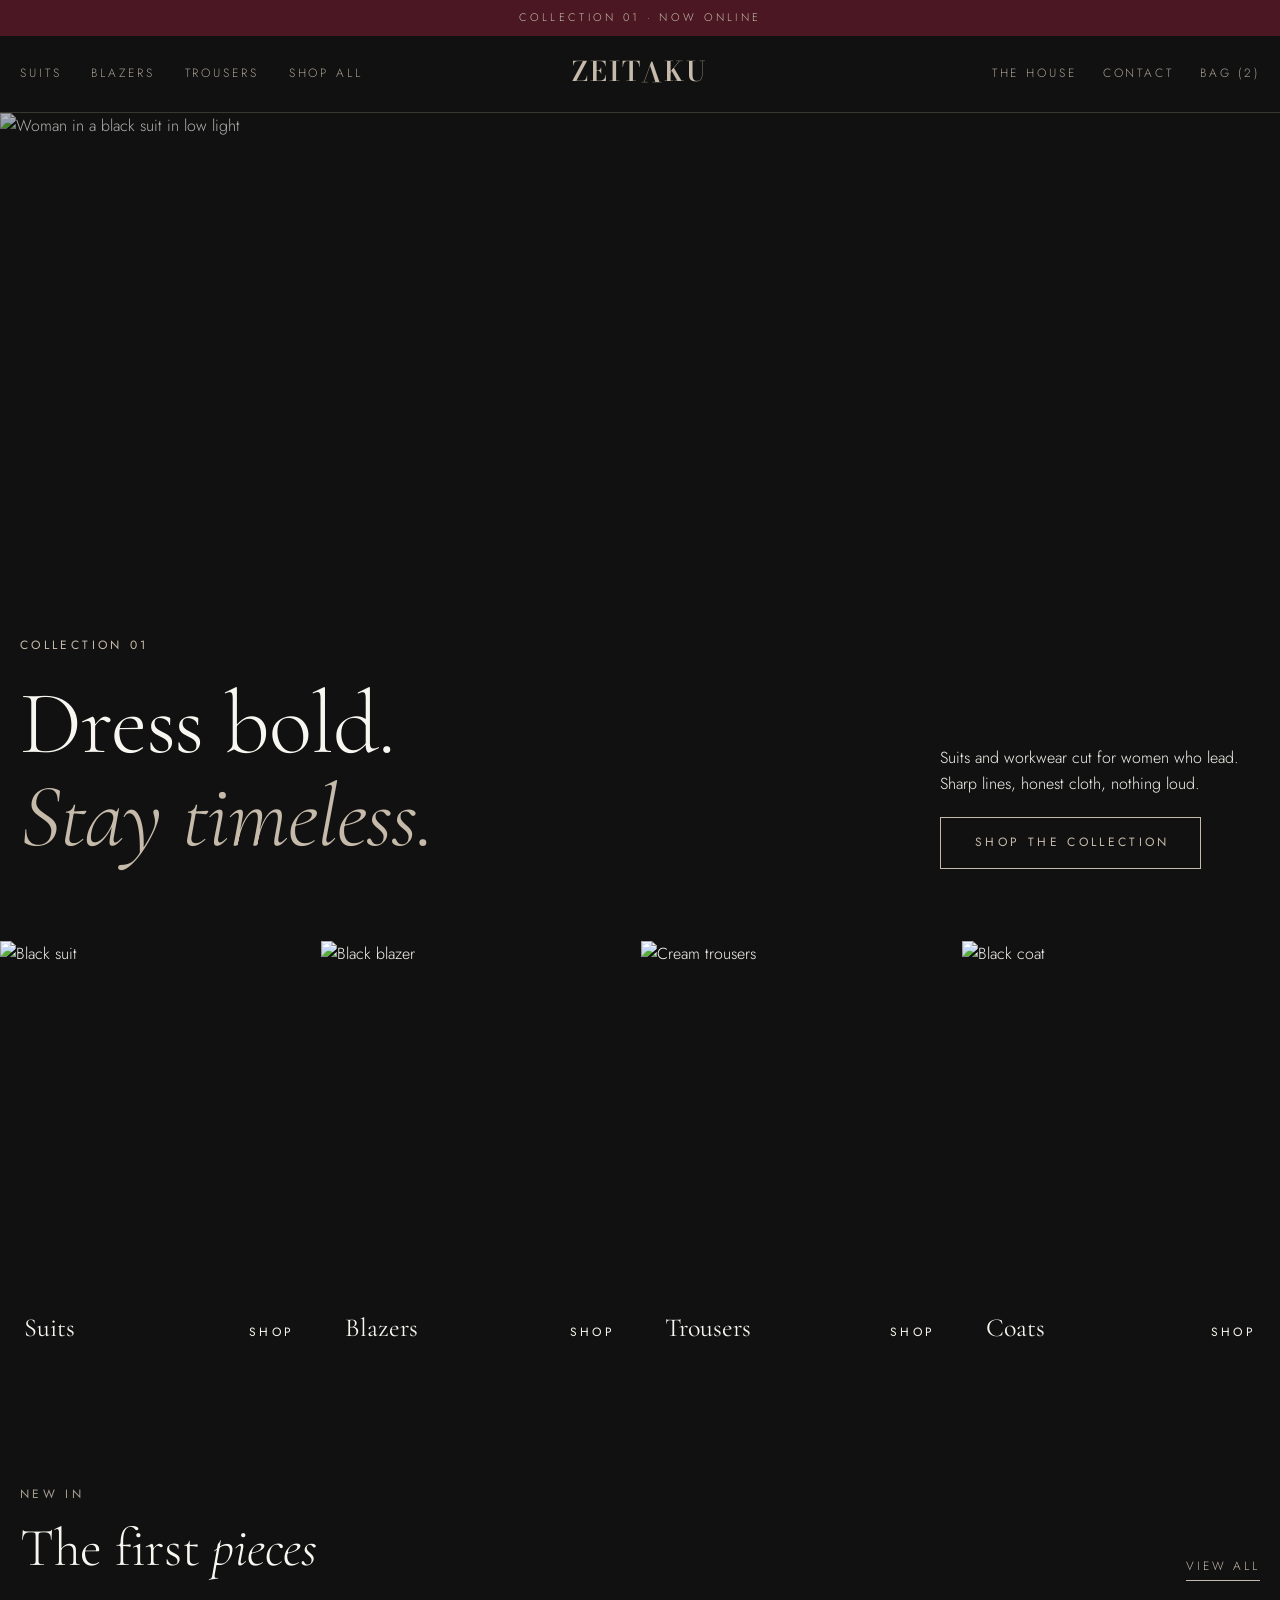
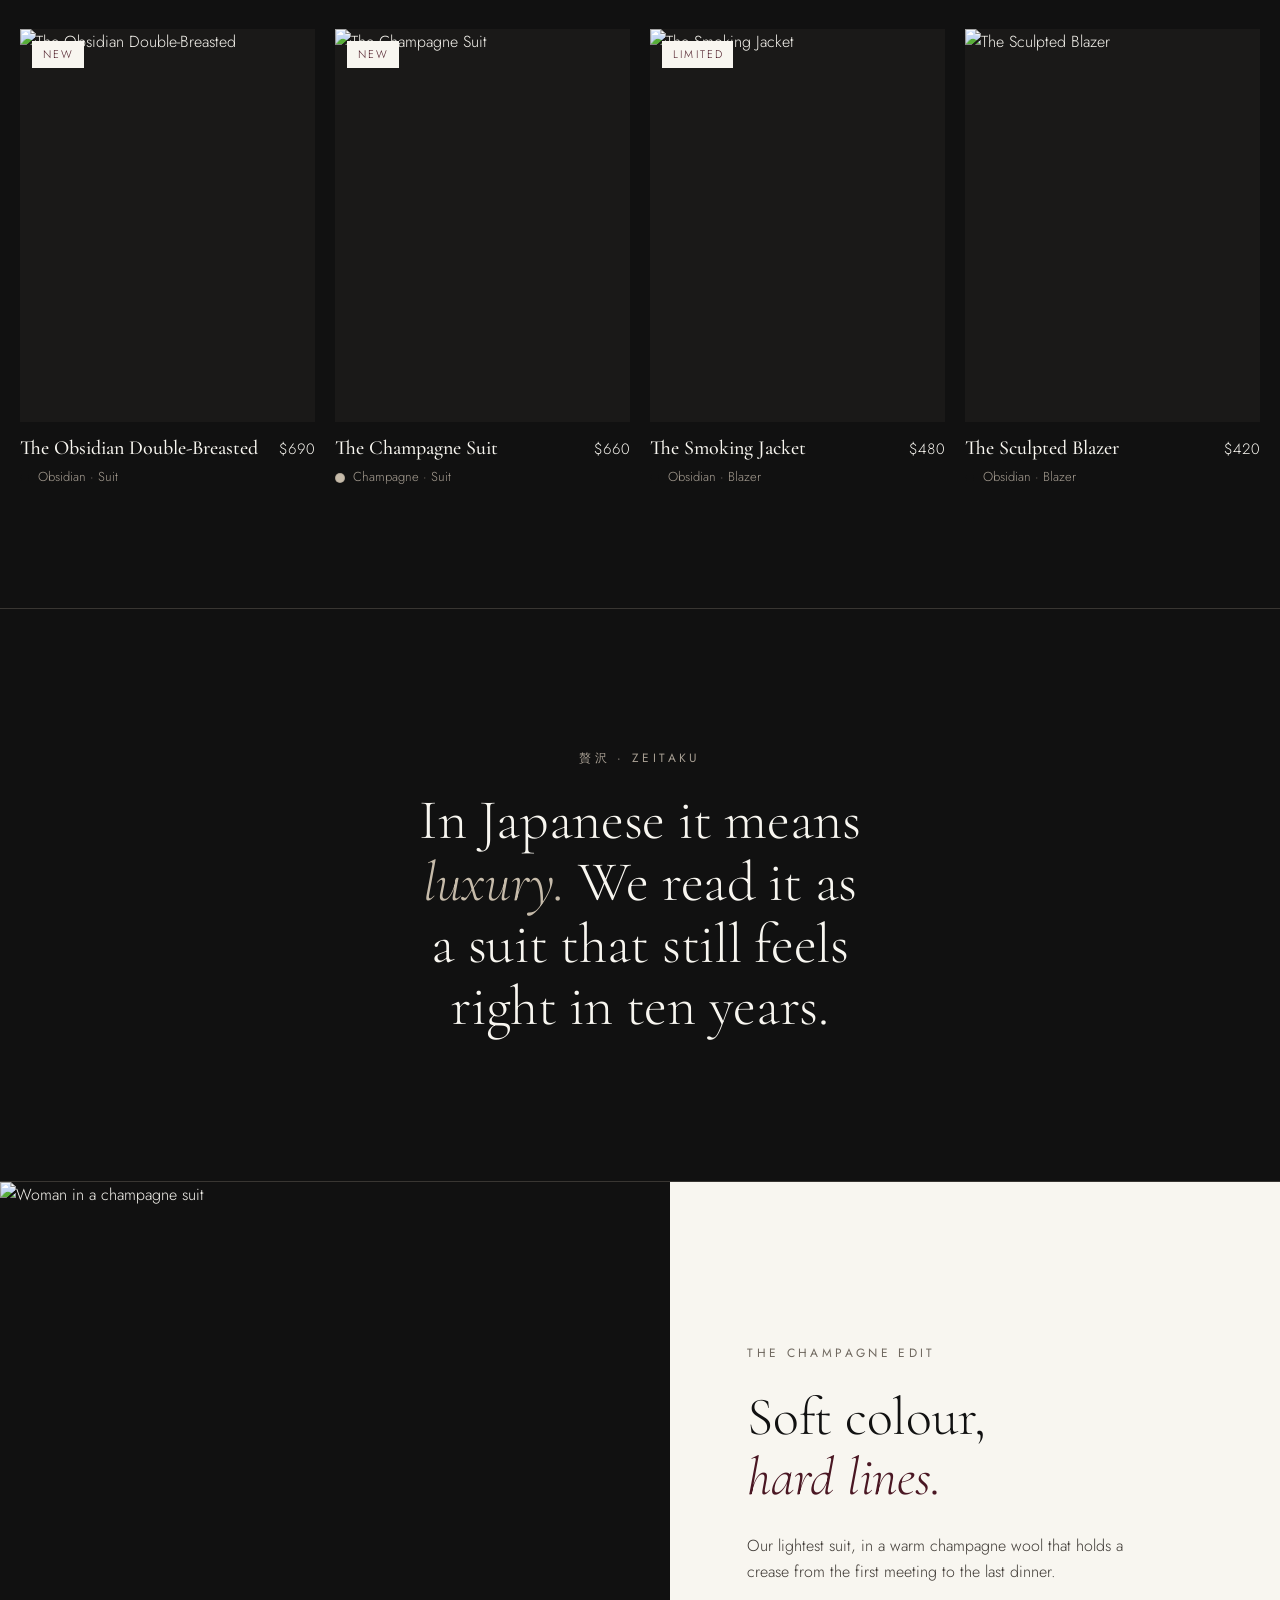
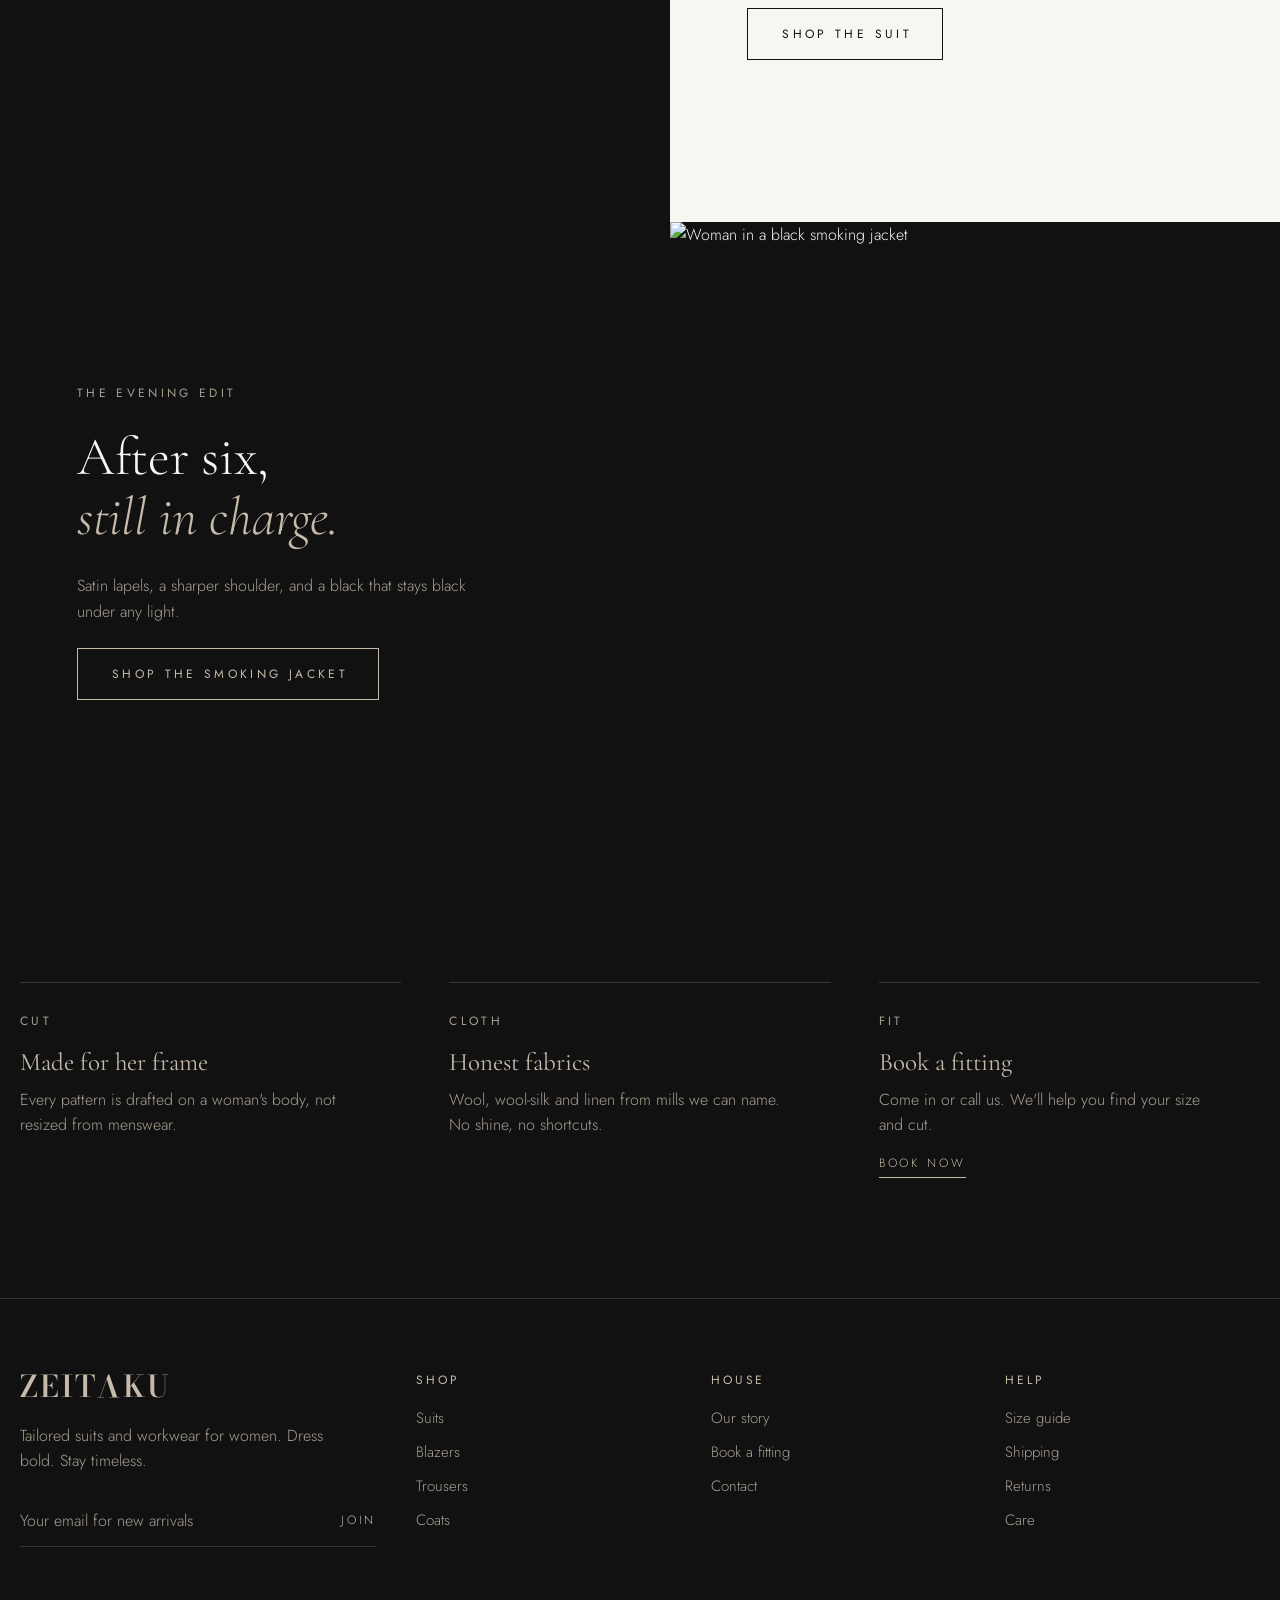
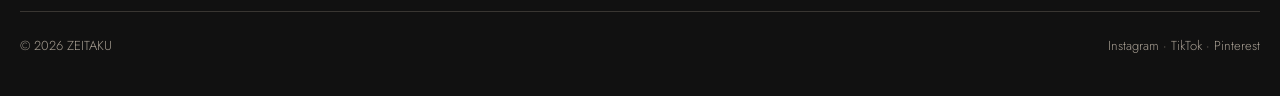
==== index.html @ 273c83df "ZEITAKU storefront design (static prototype) Home, shop, product, bag, checkout, about and contact p" ====
<!doctype html>
<html lang="en">
<head>
<meta charset="utf-8">
<meta name="viewport" content="width=device-width, initial-scale=1, viewport-fit=cover">
<title>ZEITAKU · Tailoring for women</title>
<link rel="preconnect" href="https://fonts.googleapis.com"><link rel="preconnect" href="https://fonts.gstatic.com" crossorigin>
<link rel="stylesheet" href="https://fonts.googleapis.com/css2?family=Bodoni+Moda:ital,opsz,wght@0,6..96,400..700;1,6..96,400..700&family=Cormorant+Garamond:ital,wght@0,300;0,400;0,500;1,300;1,400&family=Jost:wght@300;400;500&display=swap">
<link rel="stylesheet" href="assets/styles.css">
</head>
<body class="dark" data-view="home" data-page="home">

<section class="hero">
  <img src="https://images.unsplash.com/photo-1677246791501-85875b1ab187?w=2000&q=80&auto=format&fit=crop" alt="Woman in a black suit in low light">
  <div class="wrap">
    <div>
      <div class="caps eyebrow">Collection 01</div>
      <h1 class="h1">Dress bold.<br><em>Stay timeless.</em></h1>
    </div>
    <div class="side">
      <p style="margin:0">Suits and workwear cut for women who lead. Sharp lines, honest cloth, nothing loud.</p>
      <a class="btn light" href="shop.html">Shop the collection</a>
    </div>
  </div>
</section>

<section class="cats" aria-label="Shop by category">
  <a class="cat" href="shop.html?cat=suits"><img src="https://images.unsplash.com/photo-1614786269829-d24616faf56d?w=900&q=80&auto=format&fit=crop" alt="Black suit"><span class="lbl"><span class="h3">Suits</span><span class="caps">Shop</span></span></a>
  <a class="cat" href="shop.html?cat=blazers"><img src="https://images.unsplash.com/photo-1616065297556-f05bc00c9a3e?w=900&q=80&auto=format&fit=crop" alt="Black blazer"><span class="lbl"><span class="h3">Blazers</span><span class="caps">Shop</span></span></a>
  <a class="cat" href="shop.html?cat=trousers"><img src="https://images.unsplash.com/photo-1773859095499-ce1b6d3be9f3?w=900&q=80&auto=format&fit=crop" alt="Cream trousers"><span class="lbl"><span class="h3">Trousers</span><span class="caps">Shop</span></span></a>
  <a class="cat" href="shop.html?cat=coats"><img src="https://images.unsplash.com/photo-1596451984032-aee3a42eb723?w=900&q=80&auto=format&fit=crop" alt="Black coat"><span class="lbl"><span class="h3">Coats</span><span class="caps">Shop</span></span></a>
</section>

<section class="section">
  <div class="wrap">
    <div class="section-head">
      <div><div class="caps" style="margin-bottom:14px">New in</div><h2 class="h2">The first <em>pieces</em></h2></div>
      <a class="link" href="shop.html" style="color:var(--champagne)">View all</a>
    </div>
    <div class="grid" id="new-in"></div>
  </div>
</section>

<section class="statement">
  <div class="wrap">
    <div class="caps">贅沢 · Zeitaku</div>
    <p class="h2">In Japanese it means <em>luxury.</em> We read it as a suit that still feels right in ten years.</p>
  </div>
</section>

<section class="split ivory">
  <div class="media"><img src="https://images.unsplash.com/photo-1779406167603-d0afe0a4cdd7?w=1600&q=80&auto=format&fit=crop" alt="Woman in a champagne suit"></div>
  <div class="copy">
    <span class="caps" style="color:var(--muted)">The champagne edit</span>
    <h2 class="h2">Soft colour,<br><em>hard lines.</em></h2>
    <p style="margin:0;max-width:44ch;color:#3d3833">Our lightest suit, in a warm champagne wool that holds a crease from the first meeting to the last dinner.</p>
    <a class="btn ghost" href="product.html?id=champagne-suit" style="align-self:flex-start">Shop the suit</a>
  </div>
</section>

<section class="split">
  <div class="copy" style="order:0">
    <span class="caps" style="color:var(--taupe)">The evening edit</span>
    <h2 class="h2" style="color:var(--ivory)">After six,<br><em style="color:var(--champagne)">still in charge.</em></h2>
    <p style="margin:0;max-width:44ch;color:var(--taupe)">Satin lapels, a sharper shoulder, and a black that stays black under any light.</p>
    <a class="btn light" href="product.html?id=smoking-jacket" style="align-self:flex-start">Shop the smoking jacket</a>
  </div>
  <div class="media"><img src="https://images.unsplash.com/photo-1693746943950-fbad52308296?w=1600&q=80&auto=format&fit=crop" alt="Woman in a black smoking jacket"></div>
</section>

<section class="section">
  <div class="wrap pillars">
    <div class="pillar"><span class="caps" style="color:var(--taupe)">Cut</span><h3 class="h3">Made for her frame</h3><p>Every pattern is drafted on a woman's body, not resized from menswear.</p></div>
    <div class="pillar"><span class="caps" style="color:var(--taupe)">Cloth</span><h3 class="h3">Honest fabrics</h3><p>Wool, wool-silk and linen from mills we can name. No shine, no shortcuts.</p></div>
    <div class="pillar"><span class="caps" style="color:var(--taupe)">Fit</span><h3 class="h3">Book a fitting</h3><p>Come in or call us. We'll help you find your size and cut.</p><a class="link" href="contact.html" style="display:inline-block;margin-top:16px;color:var(--champagne)">Book now</a></div>
  </div>
</section>

<script src="assets/app.js"></script>
</body>
</html>
---- assets/styles.css ----
/* ZEITAKU storefront — design only.
   Concept: "black outside, ivory inside". Header, home and footer are obsidian;
   shop, product, bag and checkout open onto ivory. */
:root{
  --obsidian:#111111; --ink:#1a1918; --ivory:#F8F6F0; --paper:#F1EEE6;
  --burgundy:#4A1723; --champagne:#C6BBAA; --taupe:#A89F93; --muted:#6f685f;
  --line-d:rgba(198,187,170,.22); --line-l:rgba(17,17,17,.12);
  --display:'Bodoni Moda','Didot','Bodoni 72',Georgia,serif;
  --head:'Cormorant Garamond','Cormorant',Garamond,Georgia,serif;
  --sans:'Jost','Futura','Helvetica Neue',Arial,sans-serif;
  --track:.07em;
  --gutter:max(20px, env(safe-area-inset-left,0px));
  --gutter-r:max(20px, env(safe-area-inset-right,0px));
  color-scheme:light;
}
*{box-sizing:border-box}
html{-webkit-text-size-adjust:100%;scroll-behavior:smooth}
body{margin:0;font-family:var(--sans);font-weight:300;font-size:16px;line-height:1.6;background:var(--ivory);color:var(--obsidian)}
body.dark{background:var(--obsidian);color:var(--ivory)}
img{max-width:100%;display:block}
a{color:inherit;text-decoration:none}
button{font:inherit;color:inherit;background:none;border:0;cursor:pointer;padding:0}
:focus-visible{outline:1px solid var(--champagne);outline-offset:3px}
.wrap{max-width:1360px;margin:0 auto;padding-left:var(--gutter);padding-right:var(--gutter-r)}

/* type */
.wm{font-family:var(--display);font-weight:600;font-variation-settings:'opsz' 18;letter-spacing:var(--track);line-height:1;white-space:nowrap;display:inline-block}
.wm .a{display:inline-block;transform:rotate(180deg);letter-spacing:0;margin-right:var(--track)}
.caps{font-family:var(--sans);font-weight:400;text-transform:uppercase;letter-spacing:.28em;font-size:12px}
.it{font-family:var(--head);font-style:italic;font-weight:300}
.h1{font-family:var(--head);font-weight:300;font-size:clamp(48px,7vw,104px);line-height:1.04;letter-spacing:-.01em;margin:0;padding-bottom:.06em;text-wrap:balance}
.h2{font-family:var(--head);font-weight:300;font-size:clamp(34px,4.2vw,56px);line-height:1.1;letter-spacing:-.005em;margin:0;padding-bottom:.06em;text-wrap:balance}
.h3{font-family:var(--head);font-weight:400;font-size:25px;line-height:1.2;margin:0}
.h1 em,.h2 em{font-style:italic;font-weight:300}
.muted{color:var(--muted)}
body.dark .muted{color:var(--taupe)}

/* buttons */
.btn{display:inline-flex;align-items:center;justify-content:center;gap:12px;height:52px;padding:0 30px 0 34px;font-size:12px;font-weight:400;letter-spacing:.28em;text-transform:uppercase;border:1px solid currentColor;transition:background .25s,color .25s}
.btn.solid{background:var(--obsidian);color:var(--ivory);border-color:var(--obsidian)}
.btn.solid:hover{background:var(--burgundy);border-color:var(--burgundy)}
.btn.light{color:var(--champagne)}
.btn.light:hover{background:var(--champagne);color:var(--obsidian)}
.btn.ghost:hover{background:var(--obsidian);color:var(--ivory)}
.btn.block{width:100%}
.link{font-size:12px;letter-spacing:.24em;text-transform:uppercase;border-bottom:1px solid currentColor;padding-bottom:4px}

/* announcement + header */
.announce{background:var(--burgundy);color:var(--champagne);text-align:center;font-size:11px;letter-spacing:.3em;text-transform:uppercase;padding:9px 16px}
.header{position:sticky;top:env(safe-area-inset-top,0px);z-index:40;background:var(--obsidian);color:var(--champagne);border-bottom:1px solid var(--line-d)}
body::before{content:"";position:fixed;inset:0 0 auto;height:env(safe-area-inset-top,0px);z-index:41;background:var(--obsidian)}
.header .wrap{display:grid;grid-template-columns:1fr auto 1fr;align-items:center;height:76px}
.header .brand .wm{font-size:27px}
.nav{display:flex;gap:30px;font-size:12px;letter-spacing:.24em;text-transform:uppercase}
.nav a{color:var(--taupe);transition:color .2s;padding:6px 0}
.nav a:hover,.nav a[aria-current="page"]{color:var(--champagne)}
.tools{display:flex;justify-content:flex-end;gap:26px;font-size:12px;letter-spacing:.24em;text-transform:uppercase;color:var(--taupe)}
.tools a:hover{color:var(--champagne)}
.menu-btn{display:none;width:26px;height:18px;position:relative}
.menu-btn span,.menu-btn::before,.menu-btn::after{content:"";position:absolute;left:0;right:0;height:1px;background:var(--champagne)}
.menu-btn::before{top:0}.menu-btn span{top:8.5px}.menu-btn::after{bottom:0}
.drawer{display:none}

/* footer */
.footer{background:var(--obsidian);color:var(--taupe);border-top:1px solid var(--line-d);padding-block:72px 40px}
.footer .top{display:grid;grid-template-columns:1.4fr repeat(3,1fr);gap:40px}
.footer .wm{font-size:30px;color:var(--champagne)}
.footer h4{margin:0 0 16px;font-weight:400;font-size:12px;letter-spacing:.24em;text-transform:uppercase;color:var(--champagne)}
.footer ul{list-style:none;margin:0;padding:0;display:grid;gap:10px;font-size:15px}
.footer a:hover{color:var(--ivory)}
.news{display:flex;margin-top:22px;border-bottom:1px solid var(--line-d);max-width:360px}
.news input{flex:1;min-width:0;background:none;border:0;color:var(--ivory);font:inherit;padding:12px 0;outline:none}
.news input::placeholder{color:var(--taupe)}
.news button{font-size:12px;letter-spacing:.24em;text-transform:uppercase;color:var(--champagne)}
.footer .bottom{display:flex;justify-content:space-between;gap:16px;flex-wrap:wrap;margin-top:64px;padding-top:24px;border-top:1px solid var(--line-d);font-size:13px}

/* ---------- HOME ---------- */
.hero{position:relative;min-height:min(92vh,900px);display:grid;align-items:end;background:var(--obsidian);overflow:hidden}
.hero img{position:absolute;inset:0;width:100%;height:100%;object-fit:cover;object-position:50% 30%;opacity:.82}
.hero::after{content:"";position:absolute;inset:0;background:linear-gradient(180deg,rgba(17,17,17,.15) 0%,rgba(17,17,17,0) 40%,rgba(17,17,17,.75) 100%)}
.hero .wrap{position:relative;z-index:1;width:100%;padding-block:0 72px;display:flex;justify-content:space-between;align-items:flex-end;gap:32px;flex-wrap:wrap}
.hero .h1{color:var(--ivory)}
.hero .h1 em{color:var(--champagne)}
.hero .eyebrow{color:var(--champagne);margin-bottom:22px}
.hero .side{display:flex;flex-direction:column;align-items:flex-start;gap:20px;max-width:320px;color:var(--ivory)}

.cats{display:grid;grid-template-columns:repeat(4,minmax(0,1fr));gap:2px;background:var(--obsidian)}
.cat{position:relative;aspect-ratio:3/4;overflow:hidden;color:var(--ivory)}
.cat img{width:100%;height:100%;object-fit:cover;transition:transform 1.2s cubic-bezier(.2,.7,.2,1)}
.cat:hover img{transform:scale(1.04)}
.cat::after{content:"";position:absolute;inset:0;background:linear-gradient(180deg,transparent 55%,rgba(17,17,17,.7))}
.cat .lbl{position:absolute;left:24px;right:24px;bottom:22px;z-index:1;display:flex;justify-content:space-between;align-items:baseline}
.cat .lbl .h3{font-size:26px}

.section{padding-block:120px}
.section-head{display:flex;justify-content:space-between;align-items:end;gap:24px;margin-bottom:48px;flex-wrap:wrap}
.dark .section-head .caps{color:var(--taupe)}

.statement{text-align:center;padding-block:140px;border-block:1px solid var(--line-d)}
.statement .h2{max-width:22ch;margin:22px auto 0;font-size:clamp(32px,4.4vw,60px);color:var(--ivory)}
.statement .h2 em{color:var(--champagne)}
.statement .caps{color:var(--taupe)}

.split{display:grid;grid-template-columns:1.1fr 1fr;min-height:640px}
.split .media{position:relative;overflow:hidden}
.split .media img{position:absolute;inset:0;width:100%;height:100%;object-fit:cover}
.split .copy{display:flex;flex-direction:column;justify-content:center;gap:24px;padding:64px max(40px,6vw)}
.split.ivory .copy{background:var(--ivory);color:var(--obsidian)}
.split.ivory .copy .h2 em{color:var(--burgundy)}

.pillars{display:grid;grid-template-columns:repeat(3,minmax(0,1fr));gap:48px}
.pillar{border-top:1px solid var(--line-d);padding-top:24px}
.pillar .h3{color:var(--champagne);margin:14px 0 10px}
.pillar p{margin:0;color:var(--taupe);max-width:38ch}

/* product cards */
.grid{display:grid;grid-template-columns:repeat(4,minmax(0,1fr));gap:40px 20px}
.grid.three{grid-template-columns:repeat(3,minmax(0,1fr))}
#shop-grid{grid-auto-flow:dense}
.pcard{display:flex;flex-direction:column;gap:14px;min-width:0}
.pcard .ph{position:relative;aspect-ratio:3/4;overflow:hidden;background:var(--paper)}
body.dark .pcard .ph{background:var(--ink)}
.pcard .ph img{position:absolute;inset:0;width:100%;height:100%;object-fit:cover;transition:opacity .6s,transform 1.2s cubic-bezier(.2,.7,.2,1)}
.pcard .ph img.alt{opacity:0}
.pcard:hover .ph img.alt{opacity:1}
.pcard:hover .ph img{transform:scale(1.03)}
.pcard .badge{position:absolute;top:12px;left:12px;z-index:2;background:var(--ivory);color:var(--burgundy);font-size:11px;letter-spacing:.2em;text-transform:uppercase;padding:5px 9px 5px 11px}
.pcard .quick{position:absolute;left:12px;right:12px;bottom:12px;z-index:2;background:rgba(248,246,240,.94);color:var(--obsidian);text-align:center;font-size:11px;letter-spacing:.26em;text-transform:uppercase;padding:12px;opacity:0;transform:translateY(6px);transition:.3s}
.pcard:hover .quick{opacity:1;transform:none}
.pcard .meta{display:flex;justify-content:space-between;gap:12px;align-items:baseline}
.pcard .nm{font-family:var(--head);font-weight:500;font-size:20px;line-height:1.2}
.pcard .pr{font-size:15px;font-variant-numeric:tabular-nums;white-space:nowrap}
.pcard .sub{font-size:13px;color:var(--muted);margin-top:-8px;display:flex;gap:8px;align-items:center}
body.dark .pcard .sub{color:var(--taupe)}
.dot{width:10px;height:10px;border-radius:50%;display:inline-block;border:1px solid var(--line-l)}

/* ---------- SHOP ---------- */
.page-head{padding-block:72px 40px;border-bottom:1px solid var(--line-l)}
.crumbs{font-size:12px;letter-spacing:.18em;text-transform:uppercase;color:var(--muted);display:flex;gap:10px;margin-bottom:22px;flex-wrap:wrap}
.crumbs a:hover{color:var(--burgundy)}
.page-head .h1 em{color:var(--burgundy)}
.page-head p{max-width:52ch;margin:18px 0 0;color:var(--muted)}
.toolbar{display:flex;justify-content:space-between;align-items:center;gap:16px;padding-block:22px;border-bottom:1px solid var(--line-l);margin-bottom:40px;flex-wrap:wrap;position:sticky;top:calc(76px + env(safe-area-inset-top,0px));background:var(--ivory);z-index:20}
.tabs{display:flex;gap:8px;flex-wrap:wrap}
.tab{font-size:12px;letter-spacing:.2em;text-transform:uppercase;padding:9px 14px 9px 17px;border:1px solid var(--line-l);color:var(--muted);transition:.2s}
.tab:hover{color:var(--obsidian);border-color:var(--obsidian)}
.tab[aria-pressed="true"]{background:var(--obsidian);color:var(--ivory);border-color:var(--obsidian)}
.sort{display:flex;align-items:center;gap:18px;font-size:13px;color:var(--muted)}
.sort select{font:inherit;color:var(--obsidian);background:transparent;border:0;border-bottom:1px solid var(--line-l);padding:6px 22px 6px 0;appearance:none;background-image:linear-gradient(45deg,transparent 50%,var(--obsidian) 50%),linear-gradient(135deg,var(--obsidian) 50%,transparent 50%);background-position:right 6px center,right 1px center;background-size:5px 5px;background-repeat:no-repeat;cursor:pointer}
.editorial-break{grid-column:span 2;position:relative;overflow:hidden;background:var(--obsidian);color:var(--ivory);display:flex;align-items:flex-end;min-height:100%}
.editorial-break img{position:absolute;inset:0;width:100%;height:100%;object-fit:cover;opacity:.7}
.editorial-break .in{position:relative;padding:32px;display:flex;flex-direction:column;gap:14px}
.editorial-break .h2 em{color:var(--champagne)}

/* ---------- PRODUCT ---------- */
.pdp{display:grid;grid-template-columns:minmax(0,1.35fr) minmax(0,1fr);gap:64px;padding-block:40px 120px}
.gallery{display:grid;grid-template-columns:84px minmax(0,1fr);gap:14px;align-self:start;position:sticky;top:calc(96px + env(safe-area-inset-top,0px))}
.thumbs{display:flex;flex-direction:column;gap:10px}
.thumbs button{aspect-ratio:3/4;overflow:hidden;opacity:.5;transition:opacity .2s;outline-offset:2px}
.thumbs button[aria-current="true"],.thumbs button:hover{opacity:1}
.thumbs img{width:100%;height:100%;object-fit:cover}
.main-img{aspect-ratio:4/5;overflow:hidden;background:var(--paper);position:relative}
.main-img img{width:100%;height:100%;object-fit:cover}
.info{display:flex;flex-direction:column;gap:28px;padding-top:8px}
.info .h1{font-size:clamp(34px,3.6vw,52px)}
.price{font-size:20px;font-variant-numeric:tabular-nums}
.price small{font-size:13px;color:var(--muted);margin-left:10px}
.opt-head{display:flex;justify-content:space-between;align-items:baseline;margin-bottom:12px;font-size:13px}
.opt-head .caps{font-size:11px}
.swatches{display:flex;gap:10px}
.swatch{width:34px;height:34px;border-radius:50%;border:1px solid var(--line-l);position:relative}
.swatch[aria-pressed="true"]::after{content:"";position:absolute;inset:-5px;border-radius:50%;border:1px solid var(--obsidian)}
.sizes{display:grid;grid-template-columns:repeat(6,minmax(0,1fr));gap:8px}
.size{height:46px;border:1px solid var(--line-l);font-size:14px;font-variant-numeric:tabular-nums;transition:.2s}
.size:hover{border-color:var(--obsidian)}
.size[aria-pressed="true"]{background:var(--obsidian);color:var(--ivory);border-color:var(--obsidian)}
.size:disabled{color:#bdb6ab;text-decoration:line-through;cursor:not-allowed}
.buy{display:grid;grid-template-columns:1fr 52px;gap:10px}
.fav{border:1px solid var(--line-l);display:flex;align-items:center;justify-content:center;font-size:18px}
.fav[aria-pressed="true"]{color:var(--burgundy);border-color:var(--burgundy)}
.perks{display:grid;gap:10px;font-size:14px;color:var(--muted);padding-block:4px}
.perks div{display:flex;gap:12px}
.perks div::before{content:"";width:16px;height:1px;background:var(--champagne);margin-top:11px;flex:none}
.acc{border-top:1px solid var(--line-l)}
.acc details{border-bottom:1px solid var(--line-l)}
.acc summary{list-style:none;cursor:pointer;display:flex;justify-content:space-between;align-items:center;padding:20px 0;font-size:12px;letter-spacing:.24em;text-transform:uppercase}
.acc summary::-webkit-details-marker{display:none}
.acc summary::after{content:"+";font-size:18px;letter-spacing:0;font-weight:300}
.acc details[open] summary::after{content:"–"}
.acc .body{padding:0 0 22px;color:#3d3833;font-size:15px;max-width:56ch}
.acc .body ul{margin:0;padding-left:18px}
.look{background:var(--paper);padding-block:96px}

/* ---------- BAG / CHECKOUT ---------- */
.bag{display:grid;grid-template-columns:minmax(0,1.6fr) minmax(0,1fr);gap:64px;padding-block:48px 120px;align-items:start}
.line{display:grid;grid-template-columns:132px minmax(0,1fr) auto;gap:24px;padding-block:28px;border-bottom:1px solid var(--line-l)}
.line:first-child{border-top:1px solid var(--line-l)}
.line .ph{aspect-ratio:3/4;overflow:hidden;background:var(--paper)}
.line .ph img{width:100%;height:100%;object-fit:cover}
.line .d{display:flex;flex-direction:column;gap:6px;min-width:0}
.line .d .muted{font-size:14px}
.qty{display:inline-flex;align-items:center;border:1px solid var(--line-l);margin-top:auto;align-self:flex-start}
.qty button{width:38px;height:38px;font-size:16px}
.qty span{min-width:28px;text-align:center;font-variant-numeric:tabular-nums}
.line .r{display:flex;flex-direction:column;justify-content:space-between;align-items:flex-end;font-variant-numeric:tabular-nums}
.line .r button{font-size:12px;letter-spacing:.18em;text-transform:uppercase;color:var(--muted);border-bottom:1px solid currentColor}
.summary{background:var(--paper);padding:36px;position:sticky;top:calc(100px + env(safe-area-inset-top,0px));display:flex;flex-direction:column;gap:18px}
.summary .row{display:flex;justify-content:space-between;font-size:15px;font-variant-numeric:tabular-nums}
.summary .row.total{border-top:1px solid var(--line-l);padding-top:18px;font-size:18px;font-weight:400}
.promo{display:flex;border-bottom:1px solid var(--line-l)}
.promo input{flex:1;min-width:0;border:0;background:none;font:inherit;padding:10px 0;outline:none}
.promo button{font-size:12px;letter-spacing:.2em;text-transform:uppercase}
.note{font-size:13px;color:var(--muted);text-align:center}

.co{display:grid;grid-template-columns:minmax(0,1.4fr) minmax(0,1fr);gap:64px;padding-block:48px 120px;align-items:start}
.steps{display:flex;gap:28px;font-size:12px;letter-spacing:.2em;text-transform:uppercase;color:var(--muted);margin-bottom:40px;flex-wrap:wrap}
.steps b{font-weight:400;color:var(--obsidian);border-bottom:1px solid var(--burgundy);padding-bottom:4px}
.fs{border:0;padding:0;margin:0 0 44px}
.fs legend{font-family:var(--head);font-weight:500;font-size:24px;margin-bottom:20px;padding:0}
.fields{display:grid;grid-template-columns:1fr 1fr;gap:16px}
.fields .full{grid-column:1/-1}
.field{display:flex;flex-direction:column;gap:6px;font-size:12px;letter-spacing:.14em;text-transform:uppercase;color:var(--muted)}
.field input,.field select{font:inherit;font-size:16px;letter-spacing:0;text-transform:none;color:var(--obsidian);background:transparent;border:1px solid var(--line-l);height:50px;padding:0 14px;outline:none;border-radius:0}
.field input:focus,.field select:focus{border-color:var(--obsidian)}
.radio{display:flex;justify-content:space-between;align-items:center;border:1px solid var(--line-l);padding:16px 18px;margin-bottom:10px;cursor:pointer;font-size:15px}
.radio:has(input:checked){border-color:var(--obsidian)}
.radio input{accent-color:var(--burgundy);margin-right:12px}
.mini{display:grid;grid-template-columns:64px 1fr auto;gap:14px;align-items:center;font-size:14px}
.mini img{aspect-ratio:3/4;object-fit:cover;width:64px}

/* ---------- ABOUT / CONTACT ---------- */
.about-hero{position:relative;min-height:72vh;display:grid;align-items:center;background:var(--obsidian);overflow:hidden;color:var(--ivory)}
.about-hero img{position:absolute;inset:0;width:100%;height:100%;object-fit:cover;opacity:.55}
.about-hero .wrap{position:relative;text-align:center}
.about-hero .h1 em{color:var(--champagne)}
.prose{max-width:62ch;margin:0 auto;font-size:18px;line-height:1.8}
.prose p{margin:0 0 1.2em}
.prose .dropcap::first-letter{font-family:var(--head);font-size:4.2em;float:left;line-height:.8;padding:8px 12px 0 0;color:var(--burgundy)}
.kanji{font-family:var(--head);font-size:clamp(80px,12vw,160px);line-height:1;color:var(--champagne)}
.numbers{display:grid;grid-template-columns:repeat(3,minmax(0,1fr));gap:24px;text-align:center}
.numbers .n{font-family:var(--head);font-size:clamp(44px,5vw,72px);line-height:1;color:var(--burgundy)}
.numbers p{margin:10px 0 0;color:var(--muted)}
.contact{display:grid;grid-template-columns:minmax(0,1fr) minmax(0,1.2fr);gap:80px;padding-block:72px 120px}
.contact .info-list{display:grid;gap:28px;margin-top:36px}
.contact .info-list div{border-top:1px solid var(--line-l);padding-top:18px}
.contact textarea{font:inherit;font-size:16px;color:var(--obsidian);background:transparent;border:1px solid var(--line-l);min-height:140px;padding:14px;resize:vertical;outline:none;border-radius:0}
.contact textarea:focus{border-color:var(--obsidian)}
.toast{position:fixed;left:50%;bottom:calc(24px + env(safe-area-inset-bottom,0px));transform:translate(-50%,20px);background:var(--obsidian);color:var(--champagne);padding:14px 22px;font-size:12px;letter-spacing:.22em;text-transform:uppercase;opacity:0;transition:.3s;z-index:60;pointer-events:none;max-width:calc(100% - 32px);text-align:center}
.toast.show{opacity:1;transform:translate(-50%,0)}

/* ---------- RESPONSIVE ---------- */
@media (max-width:1080px){
  .grid{grid-template-columns:repeat(3,minmax(0,1fr))}
  .cats{grid-template-columns:repeat(2,minmax(0,1fr))}
  .cat{aspect-ratio:4/5}
  .nav{gap:20px}
}
@media (max-width:900px){
  .header .wrap{grid-template-columns:auto 1fr auto;height:64px}
  .header .brand{justify-self:center}
  .header .brand .wm{font-size:22px}
  .nav,.tools .hide-m{display:none}
  .menu-btn{display:block}
  .drawer{display:block;position:fixed;inset:0;z-index:50;background:var(--obsidian);color:var(--champagne);padding:calc(28px + env(safe-area-inset-top,0px)) var(--gutter-r) 32px var(--gutter);transform:translateX(-100%);transition:transform .35s cubic-bezier(.2,.7,.2,1);display:flex;flex-direction:column;gap:36px}
  .drawer.open{transform:none}
  .drawer .close{align-self:flex-end;font-size:12px;letter-spacing:.24em;text-transform:uppercase;color:var(--taupe)}
  .drawer nav{display:flex;flex-direction:column;gap:18px}
  .drawer nav a{font-family:var(--head);font-size:34px;line-height:1.1}
  .drawer .foot{margin-top:auto;display:flex;gap:24px;font-size:12px;letter-spacing:.24em;text-transform:uppercase;color:var(--taupe)}
  .toolbar{top:calc(64px + env(safe-area-inset-top,0px))}
  .split,.pdp,.bag,.co,.contact{grid-template-columns:1fr;gap:40px}
  .split .media{min-height:440px}
  .gallery{position:static;grid-template-columns:1fr}
  .thumbs{flex-direction:row;order:2}
  .thumbs button{width:64px;flex:none}
  .pillars{grid-template-columns:1fr;gap:32px}
  .footer .top{grid-template-columns:1fr 1fr}
  .footer .top>div:first-child{grid-column:1/-1}
  .summary{position:static}
  .section{padding-block:80px}
  .statement{padding-block:96px}
}
@media (max-width:640px){
  .grid,.grid.three{grid-template-columns:repeat(2,minmax(0,1fr));gap:32px 12px}
  .editorial-break{grid-column:1/-1;min-height:380px}
  .pcard .nm{font-size:16px}
  .pcard .meta{flex-direction:column;gap:2px}
  .pcard .quick{display:none}
  .hero .wrap{padding-block:0 44px}
  .sizes{grid-template-columns:repeat(3,minmax(0,1fr))}
  .line{grid-template-columns:92px minmax(0,1fr);gap:16px}
  .line .r{grid-column:2;flex-direction:row;align-items:center}
  .fields{grid-template-columns:1fr}
  .numbers{grid-template-columns:1fr;gap:40px}
  .footer .top{grid-template-columns:1fr}
  .tools{gap:16px}
  .sort{width:100%;justify-content:space-between}
  .toolbar{position:static}
}
@media (prefers-reduced-motion:reduce){*{transition:none!important;scroll-behavior:auto!important}}
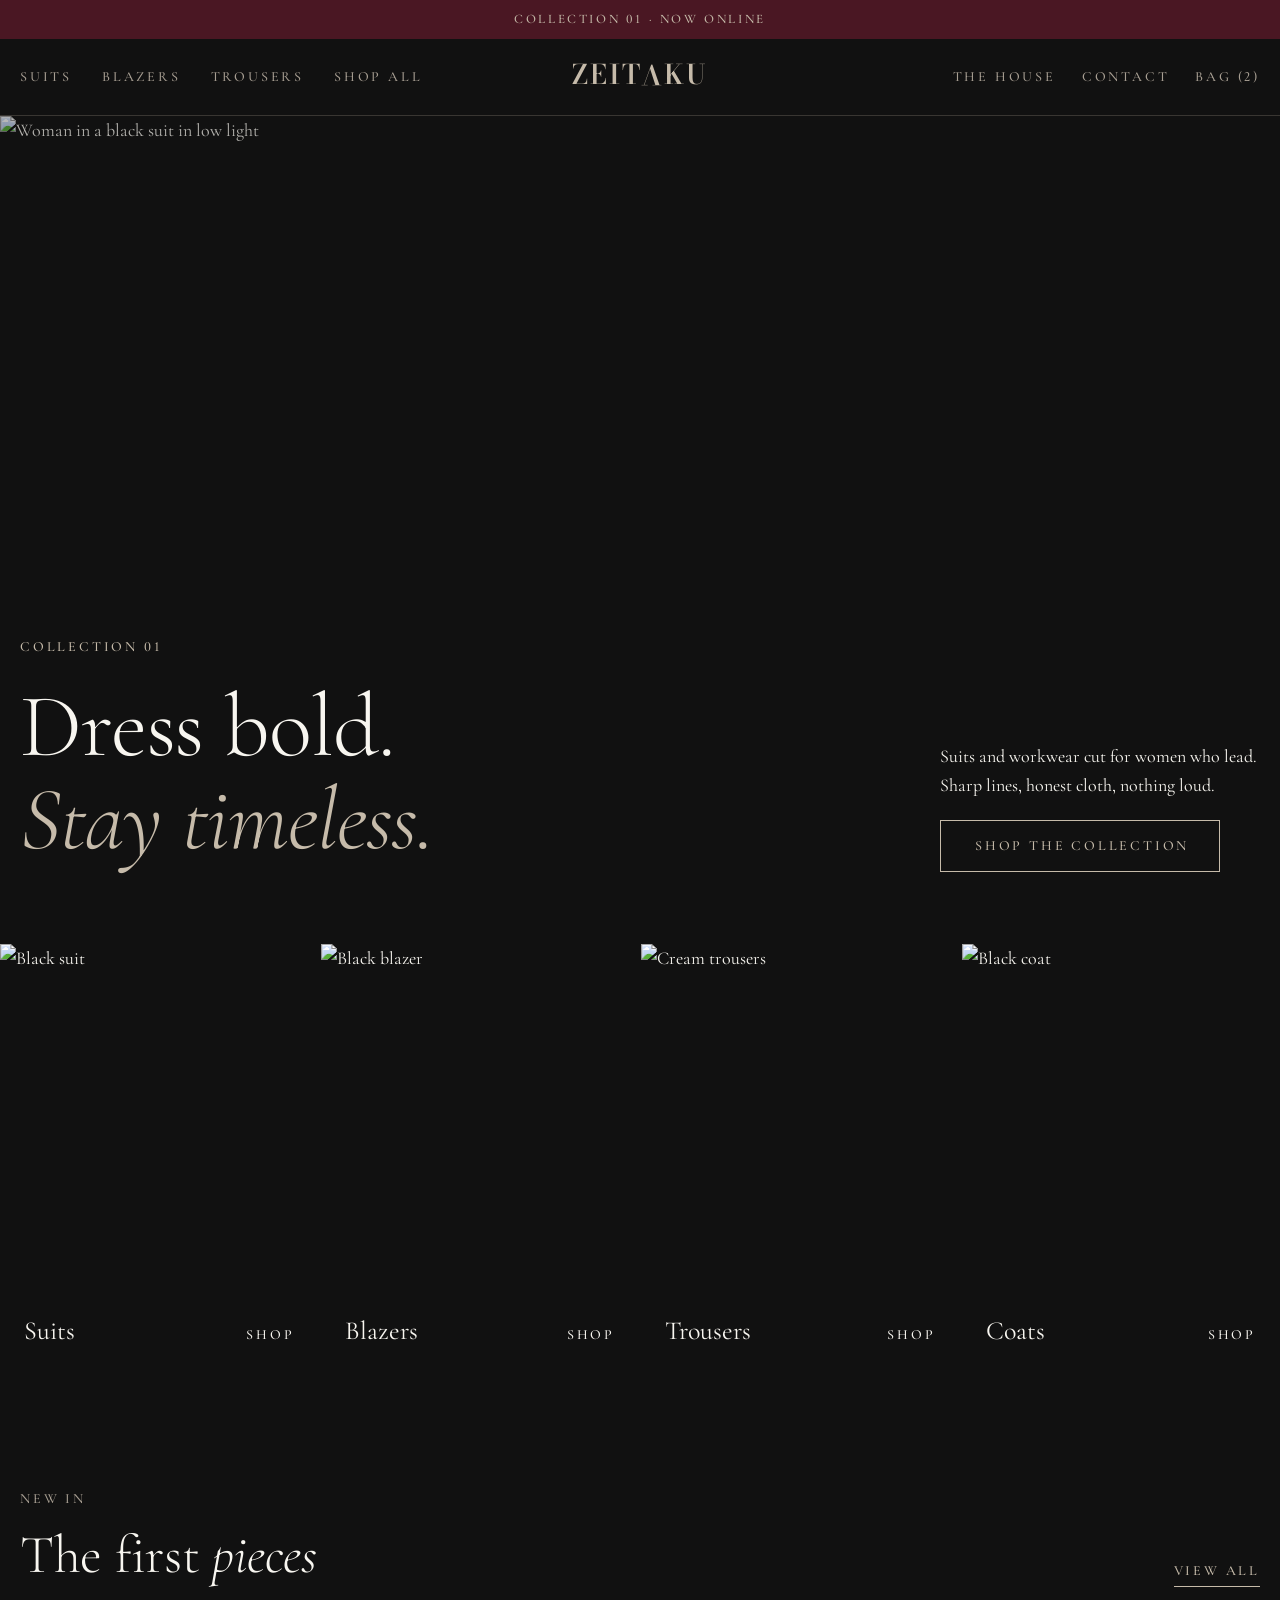
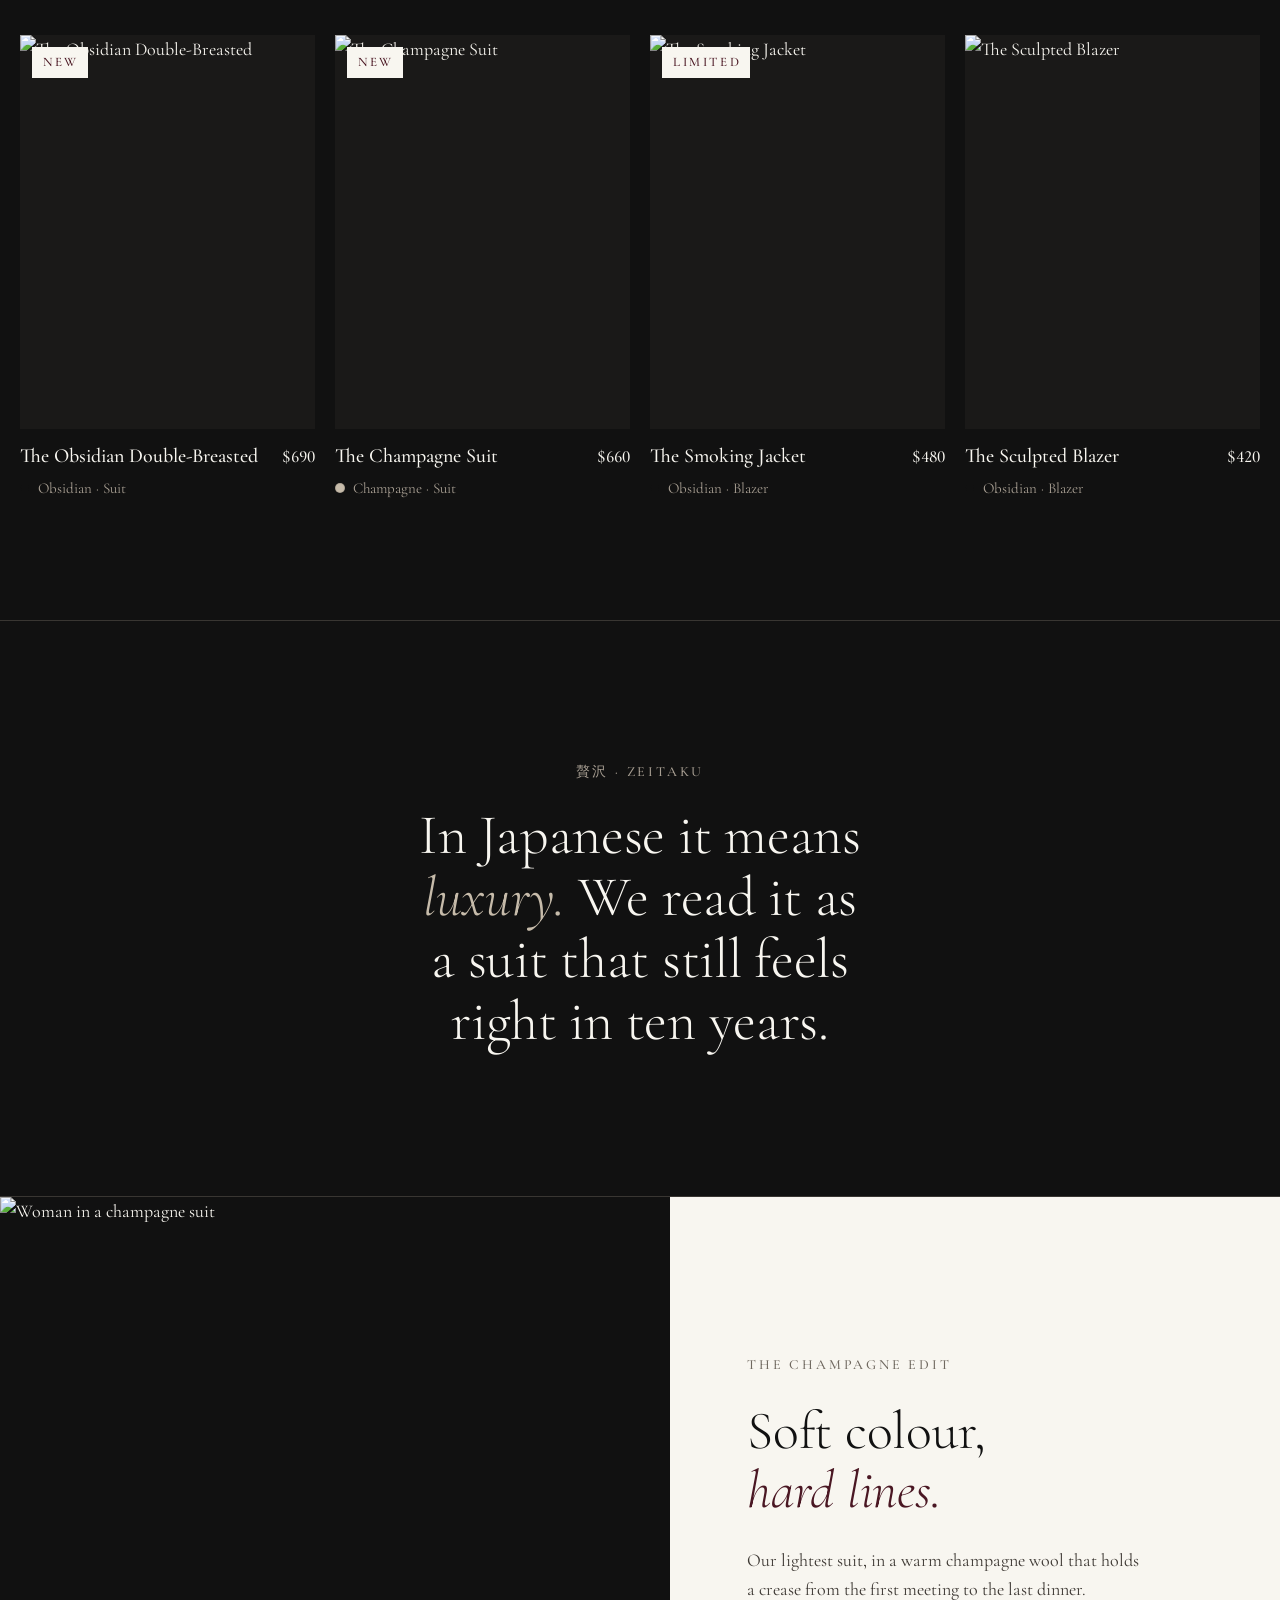
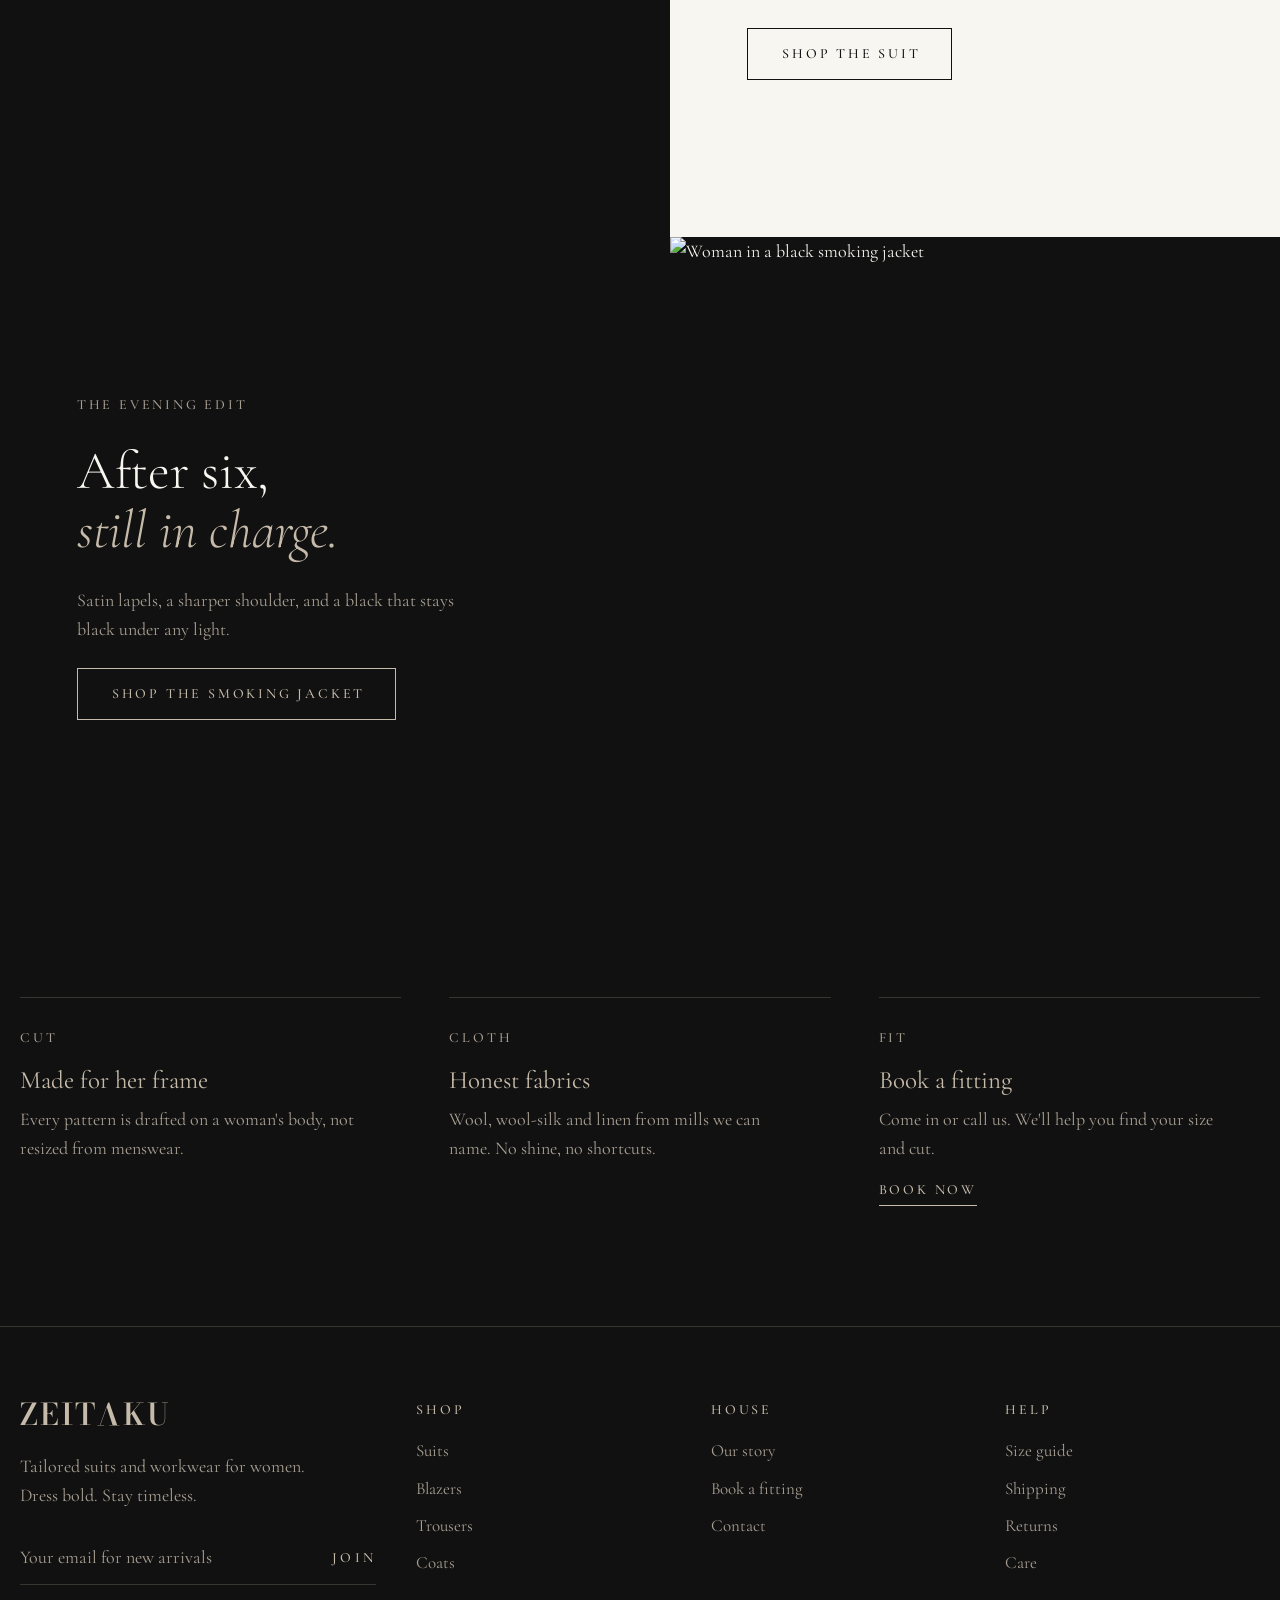
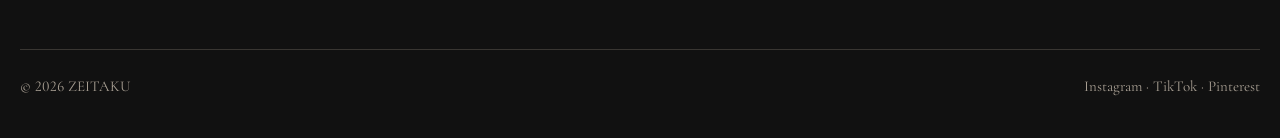
==== commit 6e8e097c: "Use Cormorant Garamond for all text Headlines and the italic accents already used it; body, labels, " ====
--- a/index.html
+++ b/index.html
@@ -5,7 +5,7 @@
 <meta name="viewport" content="width=device-width, initial-scale=1, viewport-fit=cover">
 <title>ZEITAKU · Tailoring for women</title>
 <link rel="preconnect" href="https://fonts.googleapis.com"><link rel="preconnect" href="https://fonts.gstatic.com" crossorigin>
-<link rel="stylesheet" href="https://fonts.googleapis.com/css2?family=Bodoni+Moda:ital,opsz,wght@0,6..96,400..700;1,6..96,400..700&family=Cormorant+Garamond:ital,wght@0,300;0,400;0,500;1,300;1,400&family=Jost:wght@300;400;500&display=swap">
+<link rel="stylesheet" href="https://fonts.googleapis.com/css2?family=Bodoni+Moda:ital,opsz,wght@0,6..96,400..700;1,6..96,400..700&family=Cormorant+Garamond:ital,wght@0,300;0,400;0,500;0,600;1,300;1,400;1,500&display=swap">
 <link rel="stylesheet" href="assets/styles.css">
 </head>
 <body class="dark" data-view="home" data-page="home">
--- a/assets/styles.css
+++ b/assets/styles.css
@@ -7,7 +7,7 @@
   --line-d:rgba(198,187,170,.22); --line-l:rgba(17,17,17,.12);
   --display:'Bodoni Moda','Didot','Bodoni 72',Georgia,serif;
   --head:'Cormorant Garamond','Cormorant',Garamond,Georgia,serif;
-  --sans:'Jost','Futura','Helvetica Neue',Arial,sans-serif;
+  --sans:'Cormorant Garamond','Cormorant',Garamond,Georgia,serif;
   --track:.07em;
   --gutter:max(20px, env(safe-area-inset-left,0px));
   --gutter-r:max(20px, env(safe-area-inset-right,0px));
@@ -15,7 +15,7 @@
 }
 *{box-sizing:border-box}
 html{-webkit-text-size-adjust:100%;scroll-behavior:smooth}
-body{margin:0;font-family:var(--sans);font-weight:300;font-size:16px;line-height:1.6;background:var(--ivory);color:var(--obsidian)}
+body{margin:0;font-family:var(--sans);font-weight:400;font-variant-numeric:lining-nums;font-size:18px;line-height:1.6;background:var(--ivory);color:var(--obsidian)}
 body.dark{background:var(--obsidian);color:var(--ivory)}
 img{max-width:100%;display:block}
 a{color:inherit;text-decoration:none}
@@ -26,7 +26,7 @@
 /* type */
 .wm{font-family:var(--display);font-weight:600;font-variation-settings:'opsz' 18;letter-spacing:var(--track);line-height:1;white-space:nowrap;display:inline-block}
 .wm .a{display:inline-block;transform:rotate(180deg);letter-spacing:0;margin-right:var(--track)}
-.caps{font-family:var(--sans);font-weight:400;text-transform:uppercase;letter-spacing:.28em;font-size:12px}
+.caps{font-family:var(--sans);font-weight:400;text-transform:uppercase;letter-spacing:.28em;font-size:14px}
 .it{font-family:var(--head);font-style:italic;font-weight:300}
 .h1{font-family:var(--head);font-weight:300;font-size:clamp(48px,7vw,104px);line-height:1.04;letter-spacing:-.01em;margin:0;padding-bottom:.06em;text-wrap:balance}
 .h2{font-family:var(--head);font-weight:300;font-size:clamp(34px,4.2vw,56px);line-height:1.1;letter-spacing:-.005em;margin:0;padding-bottom:.06em;text-wrap:balance}
@@ -36,25 +36,25 @@
 body.dark .muted{color:var(--taupe)}
 
 /* buttons */
-.btn{display:inline-flex;align-items:center;justify-content:center;gap:12px;height:52px;padding:0 30px 0 34px;font-size:12px;font-weight:400;letter-spacing:.28em;text-transform:uppercase;border:1px solid currentColor;transition:background .25s,color .25s}
+.btn{display:inline-flex;align-items:center;justify-content:center;gap:12px;height:52px;padding:0 30px 0 34px;font-size:14px;font-weight:400;letter-spacing:.28em;text-transform:uppercase;border:1px solid currentColor;transition:background .25s,color .25s}
 .btn.solid{background:var(--obsidian);color:var(--ivory);border-color:var(--obsidian)}
 .btn.solid:hover{background:var(--burgundy);border-color:var(--burgundy)}
 .btn.light{color:var(--champagne)}
 .btn.light:hover{background:var(--champagne);color:var(--obsidian)}
 .btn.ghost:hover{background:var(--obsidian);color:var(--ivory)}
 .btn.block{width:100%}
-.link{font-size:12px;letter-spacing:.24em;text-transform:uppercase;border-bottom:1px solid currentColor;padding-bottom:4px}
+.link{font-size:14px;letter-spacing:.24em;text-transform:uppercase;border-bottom:1px solid currentColor;padding-bottom:4px}
 
 /* announcement + header */
-.announce{background:var(--burgundy);color:var(--champagne);text-align:center;font-size:11px;letter-spacing:.3em;text-transform:uppercase;padding:9px 16px}
+.announce{background:var(--burgundy);color:var(--champagne);text-align:center;font-size:13px;letter-spacing:.3em;text-transform:uppercase;padding:9px 16px}
 .header{position:sticky;top:env(safe-area-inset-top,0px);z-index:40;background:var(--obsidian);color:var(--champagne);border-bottom:1px solid var(--line-d)}
 body::before{content:"";position:fixed;inset:0 0 auto;height:env(safe-area-inset-top,0px);z-index:41;background:var(--obsidian)}
 .header .wrap{display:grid;grid-template-columns:1fr auto 1fr;align-items:center;height:76px}
 .header .brand .wm{font-size:27px}
-.nav{display:flex;gap:30px;font-size:12px;letter-spacing:.24em;text-transform:uppercase}
+.nav{display:flex;gap:30px;font-size:14px;letter-spacing:.24em;text-transform:uppercase}
 .nav a{color:var(--taupe);transition:color .2s;padding:6px 0}
 .nav a:hover,.nav a[aria-current="page"]{color:var(--champagne)}
-.tools{display:flex;justify-content:flex-end;gap:26px;font-size:12px;letter-spacing:.24em;text-transform:uppercase;color:var(--taupe)}
+.tools{display:flex;justify-content:flex-end;gap:26px;font-size:14px;letter-spacing:.24em;text-transform:uppercase;color:var(--taupe)}
 .tools a:hover{color:var(--champagne)}
 .menu-btn{display:none;width:26px;height:18px;position:relative}
 .menu-btn span,.menu-btn::before,.menu-btn::after{content:"";position:absolute;left:0;right:0;height:1px;background:var(--champagne)}
@@ -65,14 +65,14 @@
 .footer{background:var(--obsidian);color:var(--taupe);border-top:1px solid var(--line-d);padding-block:72px 40px}
 .footer .top{display:grid;grid-template-columns:1.4fr repeat(3,1fr);gap:40px}
 .footer .wm{font-size:30px;color:var(--champagne)}
-.footer h4{margin:0 0 16px;font-weight:400;font-size:12px;letter-spacing:.24em;text-transform:uppercase;color:var(--champagne)}
-.footer ul{list-style:none;margin:0;padding:0;display:grid;gap:10px;font-size:15px}
+.footer h4{margin:0 0 16px;font-weight:400;font-size:14px;letter-spacing:.24em;text-transform:uppercase;color:var(--champagne)}
+.footer ul{list-style:none;margin:0;padding:0;display:grid;gap:10px;font-size:17px}
 .footer a:hover{color:var(--ivory)}
 .news{display:flex;margin-top:22px;border-bottom:1px solid var(--line-d);max-width:360px}
 .news input{flex:1;min-width:0;background:none;border:0;color:var(--ivory);font:inherit;padding:12px 0;outline:none}
 .news input::placeholder{color:var(--taupe)}
-.news button{font-size:12px;letter-spacing:.24em;text-transform:uppercase;color:var(--champagne)}
-.footer .bottom{display:flex;justify-content:space-between;gap:16px;flex-wrap:wrap;margin-top:64px;padding-top:24px;border-top:1px solid var(--line-d);font-size:13px}
+.news button{font-size:14px;letter-spacing:.24em;text-transform:uppercase;color:var(--champagne)}
+.footer .bottom{display:flex;justify-content:space-between;gap:16px;flex-wrap:wrap;margin-top:64px;padding-top:24px;border-top:1px solid var(--line-d);font-size:15px}
 
 /* ---------- HOME ---------- */
 .hero{position:relative;min-height:min(92vh,900px);display:grid;align-items:end;background:var(--obsidian);overflow:hidden}
@@ -124,28 +124,28 @@
 .pcard .ph img.alt{opacity:0}
 .pcard:hover .ph img.alt{opacity:1}
 .pcard:hover .ph img{transform:scale(1.03)}
-.pcard .badge{position:absolute;top:12px;left:12px;z-index:2;background:var(--ivory);color:var(--burgundy);font-size:11px;letter-spacing:.2em;text-transform:uppercase;padding:5px 9px 5px 11px}
-.pcard .quick{position:absolute;left:12px;right:12px;bottom:12px;z-index:2;background:rgba(248,246,240,.94);color:var(--obsidian);text-align:center;font-size:11px;letter-spacing:.26em;text-transform:uppercase;padding:12px;opacity:0;transform:translateY(6px);transition:.3s}
+.pcard .badge{position:absolute;top:12px;left:12px;z-index:2;background:var(--ivory);color:var(--burgundy);font-size:13px;letter-spacing:.2em;text-transform:uppercase;padding:5px 9px 5px 11px}
+.pcard .quick{position:absolute;left:12px;right:12px;bottom:12px;z-index:2;background:rgba(248,246,240,.94);color:var(--obsidian);text-align:center;font-size:13px;letter-spacing:.26em;text-transform:uppercase;padding:12px;opacity:0;transform:translateY(6px);transition:.3s}
 .pcard:hover .quick{opacity:1;transform:none}
 .pcard .meta{display:flex;justify-content:space-between;gap:12px;align-items:baseline}
 .pcard .nm{font-family:var(--head);font-weight:500;font-size:20px;line-height:1.2}
-.pcard .pr{font-size:15px;font-variant-numeric:tabular-nums;white-space:nowrap}
-.pcard .sub{font-size:13px;color:var(--muted);margin-top:-8px;display:flex;gap:8px;align-items:center}
+.pcard .pr{font-size:17px;font-variant-numeric:lining-nums tabular-nums;white-space:nowrap}
+.pcard .sub{font-size:15px;color:var(--muted);margin-top:-8px;display:flex;gap:8px;align-items:center}
 body.dark .pcard .sub{color:var(--taupe)}
 .dot{width:10px;height:10px;border-radius:50%;display:inline-block;border:1px solid var(--line-l)}
 
 /* ---------- SHOP ---------- */
 .page-head{padding-block:72px 40px;border-bottom:1px solid var(--line-l)}
-.crumbs{font-size:12px;letter-spacing:.18em;text-transform:uppercase;color:var(--muted);display:flex;gap:10px;margin-bottom:22px;flex-wrap:wrap}
+.crumbs{font-size:14px;letter-spacing:.18em;text-transform:uppercase;color:var(--muted);display:flex;gap:10px;margin-bottom:22px;flex-wrap:wrap}
 .crumbs a:hover{color:var(--burgundy)}
 .page-head .h1 em{color:var(--burgundy)}
 .page-head p{max-width:52ch;margin:18px 0 0;color:var(--muted)}
 .toolbar{display:flex;justify-content:space-between;align-items:center;gap:16px;padding-block:22px;border-bottom:1px solid var(--line-l);margin-bottom:40px;flex-wrap:wrap;position:sticky;top:calc(76px + env(safe-area-inset-top,0px));background:var(--ivory);z-index:20}
 .tabs{display:flex;gap:8px;flex-wrap:wrap}
-.tab{font-size:12px;letter-spacing:.2em;text-transform:uppercase;padding:9px 14px 9px 17px;border:1px solid var(--line-l);color:var(--muted);transition:.2s}
+.tab{font-size:14px;letter-spacing:.2em;text-transform:uppercase;padding:9px 14px 9px 17px;border:1px solid var(--line-l);color:var(--muted);transition:.2s}
 .tab:hover{color:var(--obsidian);border-color:var(--obsidian)}
 .tab[aria-pressed="true"]{background:var(--obsidian);color:var(--ivory);border-color:var(--obsidian)}
-.sort{display:flex;align-items:center;gap:18px;font-size:13px;color:var(--muted)}
+.sort{display:flex;align-items:center;gap:18px;font-size:15px;color:var(--muted)}
 .sort select{font:inherit;color:var(--obsidian);background:transparent;border:0;border-bottom:1px solid var(--line-l);padding:6px 22px 6px 0;appearance:none;background-image:linear-gradient(45deg,transparent 50%,var(--obsidian) 50%),linear-gradient(135deg,var(--obsidian) 50%,transparent 50%);background-position:right 6px center,right 1px center;background-size:5px 5px;background-repeat:no-repeat;cursor:pointer}
 .editorial-break{grid-column:span 2;position:relative;overflow:hidden;background:var(--obsidian);color:var(--ivory);display:flex;align-items:flex-end;min-height:100%}
 .editorial-break img{position:absolute;inset:0;width:100%;height:100%;object-fit:cover;opacity:.7}
@@ -163,31 +163,31 @@
 .main-img img{width:100%;height:100%;object-fit:cover}
 .info{display:flex;flex-direction:column;gap:28px;padding-top:8px}
 .info .h1{font-size:clamp(34px,3.6vw,52px)}
-.price{font-size:20px;font-variant-numeric:tabular-nums}
-.price small{font-size:13px;color:var(--muted);margin-left:10px}
-.opt-head{display:flex;justify-content:space-between;align-items:baseline;margin-bottom:12px;font-size:13px}
-.opt-head .caps{font-size:11px}
+.price{font-size:20px;font-variant-numeric:lining-nums tabular-nums}
+.price small{font-size:15px;color:var(--muted);margin-left:10px}
+.opt-head{display:flex;justify-content:space-between;align-items:baseline;margin-bottom:12px;font-size:15px}
+.opt-head .caps{font-size:13px}
 .swatches{display:flex;gap:10px}
 .swatch{width:34px;height:34px;border-radius:50%;border:1px solid var(--line-l);position:relative}
 .swatch[aria-pressed="true"]::after{content:"";position:absolute;inset:-5px;border-radius:50%;border:1px solid var(--obsidian)}
 .sizes{display:grid;grid-template-columns:repeat(6,minmax(0,1fr));gap:8px}
-.size{height:46px;border:1px solid var(--line-l);font-size:14px;font-variant-numeric:tabular-nums;transition:.2s}
+.size{height:46px;border:1px solid var(--line-l);font-size:16px;font-variant-numeric:lining-nums tabular-nums;transition:.2s}
 .size:hover{border-color:var(--obsidian)}
 .size[aria-pressed="true"]{background:var(--obsidian);color:var(--ivory);border-color:var(--obsidian)}
 .size:disabled{color:#bdb6ab;text-decoration:line-through;cursor:not-allowed}
 .buy{display:grid;grid-template-columns:1fr 52px;gap:10px}
 .fav{border:1px solid var(--line-l);display:flex;align-items:center;justify-content:center;font-size:18px}
 .fav[aria-pressed="true"]{color:var(--burgundy);border-color:var(--burgundy)}
-.perks{display:grid;gap:10px;font-size:14px;color:var(--muted);padding-block:4px}
+.perks{display:grid;gap:10px;font-size:16px;color:var(--muted);padding-block:4px}
 .perks div{display:flex;gap:12px}
 .perks div::before{content:"";width:16px;height:1px;background:var(--champagne);margin-top:11px;flex:none}
 .acc{border-top:1px solid var(--line-l)}
 .acc details{border-bottom:1px solid var(--line-l)}
-.acc summary{list-style:none;cursor:pointer;display:flex;justify-content:space-between;align-items:center;padding:20px 0;font-size:12px;letter-spacing:.24em;text-transform:uppercase}
+.acc summary{list-style:none;cursor:pointer;display:flex;justify-content:space-between;align-items:center;padding:20px 0;font-size:14px;letter-spacing:.24em;text-transform:uppercase}
 .acc summary::-webkit-details-marker{display:none}
 .acc summary::after{content:"+";font-size:18px;letter-spacing:0;font-weight:300}
 .acc details[open] summary::after{content:"–"}
-.acc .body{padding:0 0 22px;color:#3d3833;font-size:15px;max-width:56ch}
+.acc .body{padding:0 0 22px;color:#3d3833;font-size:17px;max-width:56ch}
 .acc .body ul{margin:0;padding-left:18px}
 .look{background:var(--paper);padding-block:96px}
 
@@ -198,34 +198,34 @@
 .line .ph{aspect-ratio:3/4;overflow:hidden;background:var(--paper)}
 .line .ph img{width:100%;height:100%;object-fit:cover}
 .line .d{display:flex;flex-direction:column;gap:6px;min-width:0}
-.line .d .muted{font-size:14px}
+.line .d .muted{font-size:16px}
 .qty{display:inline-flex;align-items:center;border:1px solid var(--line-l);margin-top:auto;align-self:flex-start}
-.qty button{width:38px;height:38px;font-size:16px}
-.qty span{min-width:28px;text-align:center;font-variant-numeric:tabular-nums}
-.line .r{display:flex;flex-direction:column;justify-content:space-between;align-items:flex-end;font-variant-numeric:tabular-nums}
-.line .r button{font-size:12px;letter-spacing:.18em;text-transform:uppercase;color:var(--muted);border-bottom:1px solid currentColor}
+.qty button{width:38px;height:38px;font-size:18px}
+.qty span{min-width:28px;text-align:center;font-variant-numeric:lining-nums tabular-nums}
+.line .r{display:flex;flex-direction:column;justify-content:space-between;align-items:flex-end;font-variant-numeric:lining-nums tabular-nums}
+.line .r button{font-size:14px;letter-spacing:.18em;text-transform:uppercase;color:var(--muted);border-bottom:1px solid currentColor}
 .summary{background:var(--paper);padding:36px;position:sticky;top:calc(100px + env(safe-area-inset-top,0px));display:flex;flex-direction:column;gap:18px}
-.summary .row{display:flex;justify-content:space-between;font-size:15px;font-variant-numeric:tabular-nums}
+.summary .row{display:flex;justify-content:space-between;font-size:17px;font-variant-numeric:lining-nums tabular-nums}
 .summary .row.total{border-top:1px solid var(--line-l);padding-top:18px;font-size:18px;font-weight:400}
 .promo{display:flex;border-bottom:1px solid var(--line-l)}
 .promo input{flex:1;min-width:0;border:0;background:none;font:inherit;padding:10px 0;outline:none}
-.promo button{font-size:12px;letter-spacing:.2em;text-transform:uppercase}
-.note{font-size:13px;color:var(--muted);text-align:center}
+.promo button{font-size:14px;letter-spacing:.2em;text-transform:uppercase}
+.note{font-size:15px;color:var(--muted);text-align:center}
 
 .co{display:grid;grid-template-columns:minmax(0,1.4fr) minmax(0,1fr);gap:64px;padding-block:48px 120px;align-items:start}
-.steps{display:flex;gap:28px;font-size:12px;letter-spacing:.2em;text-transform:uppercase;color:var(--muted);margin-bottom:40px;flex-wrap:wrap}
+.steps{display:flex;gap:28px;font-size:14px;letter-spacing:.2em;text-transform:uppercase;color:var(--muted);margin-bottom:40px;flex-wrap:wrap}
 .steps b{font-weight:400;color:var(--obsidian);border-bottom:1px solid var(--burgundy);padding-bottom:4px}
 .fs{border:0;padding:0;margin:0 0 44px}
 .fs legend{font-family:var(--head);font-weight:500;font-size:24px;margin-bottom:20px;padding:0}
 .fields{display:grid;grid-template-columns:1fr 1fr;gap:16px}
 .fields .full{grid-column:1/-1}
-.field{display:flex;flex-direction:column;gap:6px;font-size:12px;letter-spacing:.14em;text-transform:uppercase;color:var(--muted)}
-.field input,.field select{font:inherit;font-size:16px;letter-spacing:0;text-transform:none;color:var(--obsidian);background:transparent;border:1px solid var(--line-l);height:50px;padding:0 14px;outline:none;border-radius:0}
+.field{display:flex;flex-direction:column;gap:6px;font-size:14px;letter-spacing:.14em;text-transform:uppercase;color:var(--muted)}
+.field input,.field select{font:inherit;font-size:18px;letter-spacing:0;text-transform:none;color:var(--obsidian);background:transparent;border:1px solid var(--line-l);height:50px;padding:0 14px;outline:none;border-radius:0}
 .field input:focus,.field select:focus{border-color:var(--obsidian)}
-.radio{display:flex;justify-content:space-between;align-items:center;border:1px solid var(--line-l);padding:16px 18px;margin-bottom:10px;cursor:pointer;font-size:15px}
+.radio{display:flex;justify-content:space-between;align-items:center;border:1px solid var(--line-l);padding:16px 18px;margin-bottom:10px;cursor:pointer;font-size:17px}
 .radio:has(input:checked){border-color:var(--obsidian)}
 .radio input{accent-color:var(--burgundy);margin-right:12px}
-.mini{display:grid;grid-template-columns:64px 1fr auto;gap:14px;align-items:center;font-size:14px}
+.mini{display:grid;grid-template-columns:64px 1fr auto;gap:14px;align-items:center;font-size:16px}
 .mini img{aspect-ratio:3/4;object-fit:cover;width:64px}
 
 /* ---------- ABOUT / CONTACT ---------- */
@@ -243,9 +243,9 @@
 .contact{display:grid;grid-template-columns:minmax(0,1fr) minmax(0,1.2fr);gap:80px;padding-block:72px 120px}
 .contact .info-list{display:grid;gap:28px;margin-top:36px}
 .contact .info-list div{border-top:1px solid var(--line-l);padding-top:18px}
-.contact textarea{font:inherit;font-size:16px;color:var(--obsidian);background:transparent;border:1px solid var(--line-l);min-height:140px;padding:14px;resize:vertical;outline:none;border-radius:0}
+.contact textarea{font:inherit;font-size:18px;color:var(--obsidian);background:transparent;border:1px solid var(--line-l);min-height:140px;padding:14px;resize:vertical;outline:none;border-radius:0}
 .contact textarea:focus{border-color:var(--obsidian)}
-.toast{position:fixed;left:50%;bottom:calc(24px + env(safe-area-inset-bottom,0px));transform:translate(-50%,20px);background:var(--obsidian);color:var(--champagne);padding:14px 22px;font-size:12px;letter-spacing:.22em;text-transform:uppercase;opacity:0;transition:.3s;z-index:60;pointer-events:none;max-width:calc(100% - 32px);text-align:center}
+.toast{position:fixed;left:50%;bottom:calc(24px + env(safe-area-inset-bottom,0px));transform:translate(-50%,20px);background:var(--obsidian);color:var(--champagne);padding:14px 22px;font-size:14px;letter-spacing:.22em;text-transform:uppercase;opacity:0;transition:.3s;z-index:60;pointer-events:none;max-width:calc(100% - 32px);text-align:center}
 .toast.show{opacity:1;transform:translate(-50%,0)}
 
 /* ---------- RESPONSIVE ---------- */
@@ -263,10 +263,10 @@
   .menu-btn{display:block}
   .drawer{display:block;position:fixed;inset:0;z-index:50;background:var(--obsidian);color:var(--champagne);padding:calc(28px + env(safe-area-inset-top,0px)) var(--gutter-r) 32px var(--gutter);transform:translateX(-100%);transition:transform .35s cubic-bezier(.2,.7,.2,1);display:flex;flex-direction:column;gap:36px}
   .drawer.open{transform:none}
-  .drawer .close{align-self:flex-end;font-size:12px;letter-spacing:.24em;text-transform:uppercase;color:var(--taupe)}
+  .drawer .close{align-self:flex-end;font-size:14px;letter-spacing:.24em;text-transform:uppercase;color:var(--taupe)}
   .drawer nav{display:flex;flex-direction:column;gap:18px}
   .drawer nav a{font-family:var(--head);font-size:34px;line-height:1.1}
-  .drawer .foot{margin-top:auto;display:flex;gap:24px;font-size:12px;letter-spacing:.24em;text-transform:uppercase;color:var(--taupe)}
+  .drawer .foot{margin-top:auto;display:flex;gap:24px;font-size:14px;letter-spacing:.24em;text-transform:uppercase;color:var(--taupe)}
   .toolbar{top:calc(64px + env(safe-area-inset-top,0px))}
   .split,.pdp,.bag,.co,.contact{grid-template-columns:1fr;gap:40px}
   .split .media{min-height:440px}
@@ -283,7 +283,7 @@
 @media (max-width:640px){
   .grid,.grid.three{grid-template-columns:repeat(2,minmax(0,1fr));gap:32px 12px}
   .editorial-break{grid-column:1/-1;min-height:380px}
-  .pcard .nm{font-size:16px}
+  .pcard .nm{font-size:18px}
   .pcard .meta{flex-direction:column;gap:2px}
   .pcard .quick{display:none}
   .hero .wrap{padding-block:0 44px}
@@ -298,3 +298,7 @@
   .toolbar{position:static}
 }
 @media (prefers-reduced-motion:reduce){*{transition:none!important;scroll-behavior:auto!important}}
+
+/* all-Cormorant pass: labels, buttons and UI text need a heavier weight to hold up small */
+.caps,.btn,.nav,.tools,.link,.tab,.announce,.crumbs,.size,.quick,.badge,.acc summary,.steps,.field,.news button,.promo button,.footer h4,.drawer .close,.drawer .foot,.line .r button,.opt-head,.pcard .pr,.price{font-weight:500}
+.caps,.btn,.nav,.tools,.link,.tab,.announce,.badge,.quick,.acc summary,.footer h4{letter-spacing:.2em}
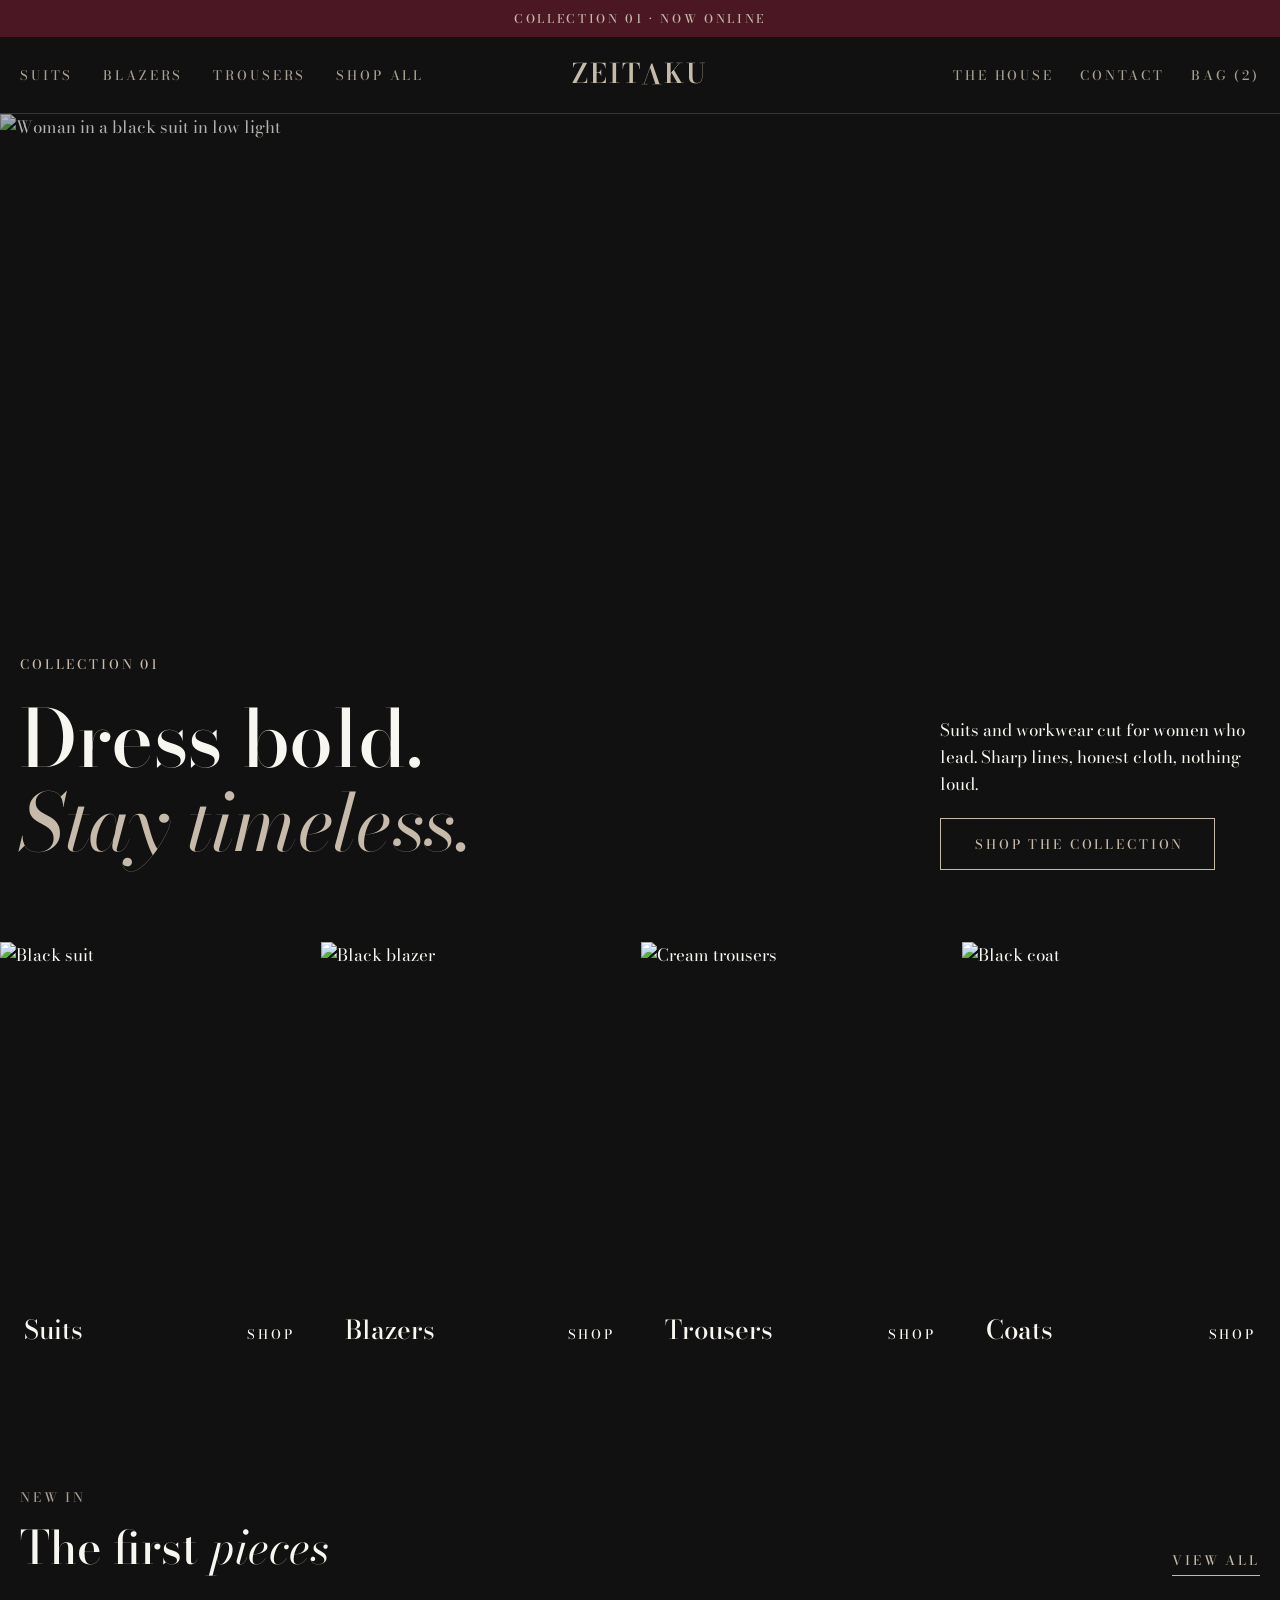
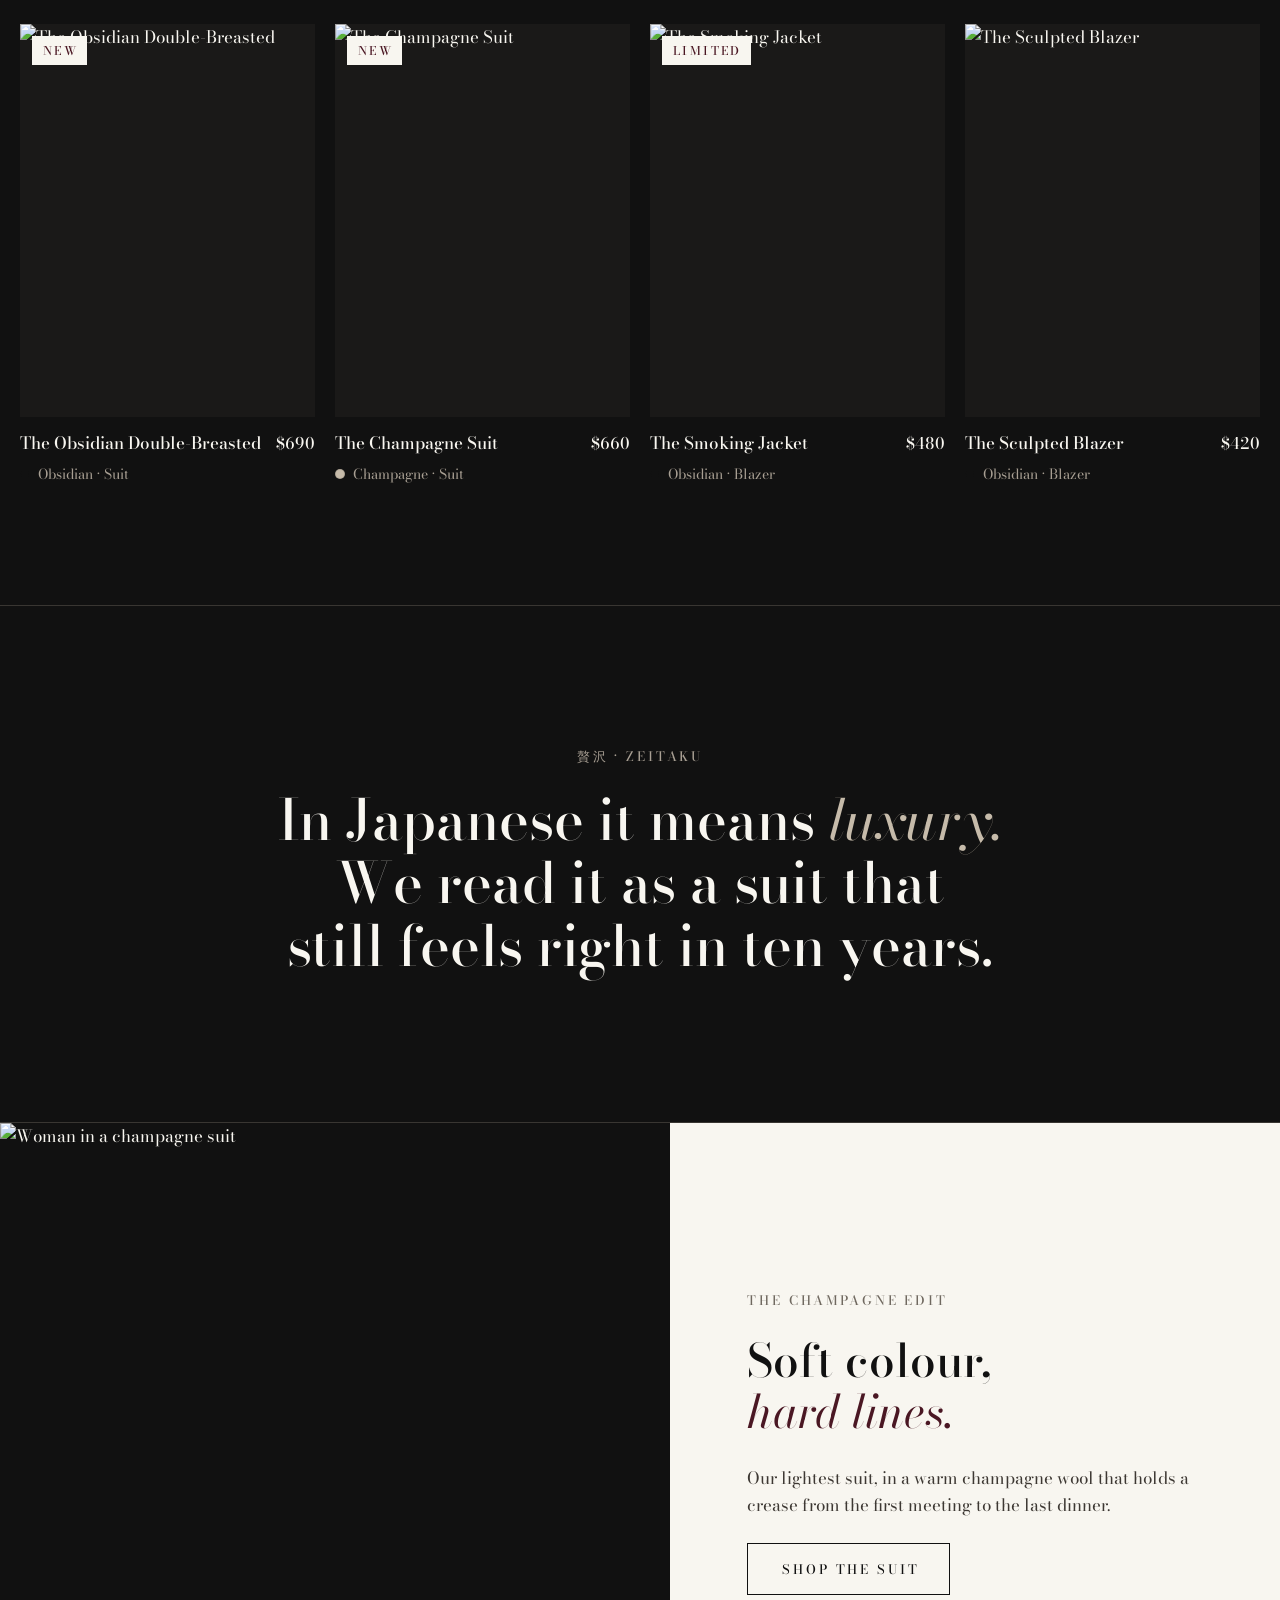
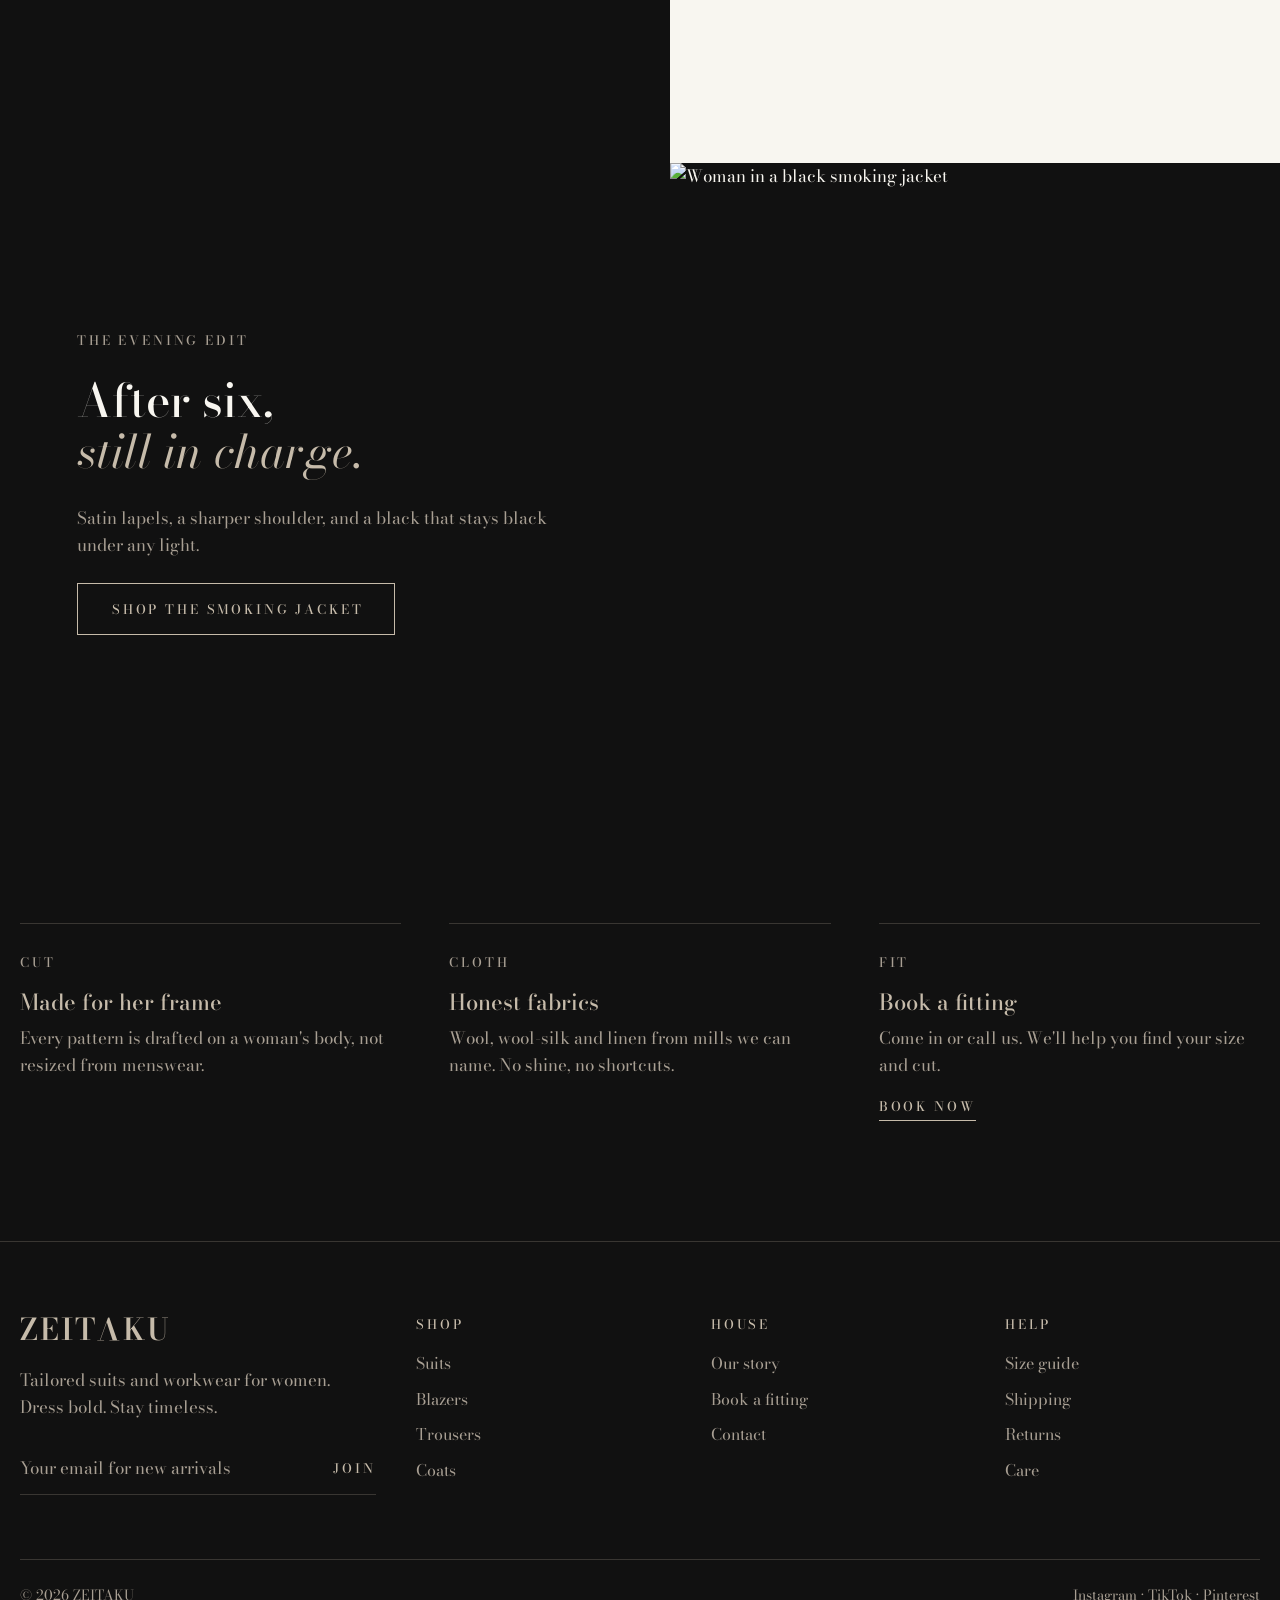
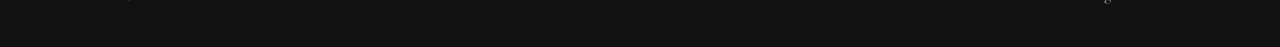
==== commit 51ad6f0d: "Use Bodoni Moda, the wordmark typeface, for all text Body, labels, buttons, forms, headlines and ita" ====
--- a/index.html
+++ b/index.html
@@ -5,7 +5,7 @@
 <meta name="viewport" content="width=device-width, initial-scale=1, viewport-fit=cover">
 <title>ZEITAKU · Tailoring for women</title>
 <link rel="preconnect" href="https://fonts.googleapis.com"><link rel="preconnect" href="https://fonts.gstatic.com" crossorigin>
-<link rel="stylesheet" href="https://fonts.googleapis.com/css2?family=Bodoni+Moda:ital,opsz,wght@0,6..96,400..700;1,6..96,400..700&family=Cormorant+Garamond:ital,wght@0,300;0,400;0,500;0,600;1,300;1,400;1,500&display=swap">
+<link rel="stylesheet" href="https://fonts.googleapis.com/css2?family=Bodoni+Moda:ital,opsz,wght@0,6..96,400..700;1,6..96,400..700&display=swap">
 <link rel="stylesheet" href="assets/styles.css">
 </head>
 <body class="dark" data-view="home" data-page="home">
--- a/assets/styles.css
+++ b/assets/styles.css
@@ -6,8 +6,8 @@
   --burgundy:#4A1723; --champagne:#C6BBAA; --taupe:#A89F93; --muted:#6f685f;
   --line-d:rgba(198,187,170,.22); --line-l:rgba(17,17,17,.12);
   --display:'Bodoni Moda','Didot','Bodoni 72',Georgia,serif;
-  --head:'Cormorant Garamond','Cormorant',Garamond,Georgia,serif;
-  --sans:'Cormorant Garamond','Cormorant',Garamond,Georgia,serif;
+  --head:'Bodoni Moda','Didot','Bodoni 72',Georgia,serif;
+  --sans:'Bodoni Moda','Didot','Bodoni 72',Georgia,serif;
   --track:.07em;
   --gutter:max(20px, env(safe-area-inset-left,0px));
   --gutter-r:max(20px, env(safe-area-inset-right,0px));
@@ -15,7 +15,7 @@
 }
 *{box-sizing:border-box}
 html{-webkit-text-size-adjust:100%;scroll-behavior:smooth}
-body{margin:0;font-family:var(--sans);font-weight:400;font-variant-numeric:lining-nums;font-size:18px;line-height:1.6;background:var(--ivory);color:var(--obsidian)}
+body{margin:0;font-family:var(--sans);font-weight:400;font-variant-numeric:lining-nums;font-size:17px;line-height:1.6;background:var(--ivory);color:var(--obsidian)}
 body.dark{background:var(--obsidian);color:var(--ivory)}
 img{max-width:100%;display:block}
 a{color:inherit;text-decoration:none}
@@ -26,35 +26,35 @@
 /* type */
 .wm{font-family:var(--display);font-weight:600;font-variation-settings:'opsz' 18;letter-spacing:var(--track);line-height:1;white-space:nowrap;display:inline-block}
 .wm .a{display:inline-block;transform:rotate(180deg);letter-spacing:0;margin-right:var(--track)}
-.caps{font-family:var(--sans);font-weight:400;text-transform:uppercase;letter-spacing:.28em;font-size:14px}
-.it{font-family:var(--head);font-style:italic;font-weight:300}
-.h1{font-family:var(--head);font-weight:300;font-size:clamp(48px,7vw,104px);line-height:1.04;letter-spacing:-.01em;margin:0;padding-bottom:.06em;text-wrap:balance}
-.h2{font-family:var(--head);font-weight:300;font-size:clamp(34px,4.2vw,56px);line-height:1.1;letter-spacing:-.005em;margin:0;padding-bottom:.06em;text-wrap:balance}
-.h3{font-family:var(--head);font-weight:400;font-size:25px;line-height:1.2;margin:0}
-.h1 em,.h2 em{font-style:italic;font-weight:300}
+.caps{font-family:var(--sans);font-weight:400;text-transform:uppercase;letter-spacing:.28em;font-size:13px}
+.it{font-family:var(--head);font-style:italic;font-weight:400}
+.h1{font-family:var(--head);font-weight:500;font-size:clamp(42px,6.2vw,90px);line-height:1.06;letter-spacing:-.005em;margin:0;padding-bottom:.06em;text-wrap:balance}
+.h2{font-family:var(--head);font-weight:500;font-size:clamp(30px,3.6vw,48px);line-height:1.12;margin:0;padding-bottom:.06em;text-wrap:balance}
+.h3{font-family:var(--head);font-weight:500;font-size:22px;line-height:1.2;margin:0}
+.h1 em,.h2 em{font-style:italic;font-weight:400}
 .muted{color:var(--muted)}
 body.dark .muted{color:var(--taupe)}
 
 /* buttons */
-.btn{display:inline-flex;align-items:center;justify-content:center;gap:12px;height:52px;padding:0 30px 0 34px;font-size:14px;font-weight:400;letter-spacing:.28em;text-transform:uppercase;border:1px solid currentColor;transition:background .25s,color .25s}
+.btn{display:inline-flex;align-items:center;justify-content:center;gap:12px;height:52px;padding:0 30px 0 34px;font-size:13px;font-weight:400;letter-spacing:.28em;text-transform:uppercase;border:1px solid currentColor;transition:background .25s,color .25s}
 .btn.solid{background:var(--obsidian);color:var(--ivory);border-color:var(--obsidian)}
 .btn.solid:hover{background:var(--burgundy);border-color:var(--burgundy)}
 .btn.light{color:var(--champagne)}
 .btn.light:hover{background:var(--champagne);color:var(--obsidian)}
 .btn.ghost:hover{background:var(--obsidian);color:var(--ivory)}
 .btn.block{width:100%}
-.link{font-size:14px;letter-spacing:.24em;text-transform:uppercase;border-bottom:1px solid currentColor;padding-bottom:4px}
+.link{font-size:13px;letter-spacing:.24em;text-transform:uppercase;border-bottom:1px solid currentColor;padding-bottom:4px}
 
 /* announcement + header */
-.announce{background:var(--burgundy);color:var(--champagne);text-align:center;font-size:13px;letter-spacing:.3em;text-transform:uppercase;padding:9px 16px}
+.announce{background:var(--burgundy);color:var(--champagne);text-align:center;font-size:12px;letter-spacing:.3em;text-transform:uppercase;padding:9px 16px}
 .header{position:sticky;top:env(safe-area-inset-top,0px);z-index:40;background:var(--obsidian);color:var(--champagne);border-bottom:1px solid var(--line-d)}
 body::before{content:"";position:fixed;inset:0 0 auto;height:env(safe-area-inset-top,0px);z-index:41;background:var(--obsidian)}
 .header .wrap{display:grid;grid-template-columns:1fr auto 1fr;align-items:center;height:76px}
 .header .brand .wm{font-size:27px}
-.nav{display:flex;gap:30px;font-size:14px;letter-spacing:.24em;text-transform:uppercase}
+.nav{display:flex;gap:30px;font-size:13px;letter-spacing:.24em;text-transform:uppercase}
 .nav a{color:var(--taupe);transition:color .2s;padding:6px 0}
 .nav a:hover,.nav a[aria-current="page"]{color:var(--champagne)}
-.tools{display:flex;justify-content:flex-end;gap:26px;font-size:14px;letter-spacing:.24em;text-transform:uppercase;color:var(--taupe)}
+.tools{display:flex;justify-content:flex-end;gap:26px;font-size:13px;letter-spacing:.24em;text-transform:uppercase;color:var(--taupe)}
 .tools a:hover{color:var(--champagne)}
 .menu-btn{display:none;width:26px;height:18px;position:relative}
 .menu-btn span,.menu-btn::before,.menu-btn::after{content:"";position:absolute;left:0;right:0;height:1px;background:var(--champagne)}
@@ -65,14 +65,14 @@
 .footer{background:var(--obsidian);color:var(--taupe);border-top:1px solid var(--line-d);padding-block:72px 40px}
 .footer .top{display:grid;grid-template-columns:1.4fr repeat(3,1fr);gap:40px}
 .footer .wm{font-size:30px;color:var(--champagne)}
-.footer h4{margin:0 0 16px;font-weight:400;font-size:14px;letter-spacing:.24em;text-transform:uppercase;color:var(--champagne)}
-.footer ul{list-style:none;margin:0;padding:0;display:grid;gap:10px;font-size:17px}
+.footer h4{margin:0 0 16px;font-weight:400;font-size:13px;letter-spacing:.24em;text-transform:uppercase;color:var(--champagne)}
+.footer ul{list-style:none;margin:0;padding:0;display:grid;gap:10px;font-size:16px}
 .footer a:hover{color:var(--ivory)}
 .news{display:flex;margin-top:22px;border-bottom:1px solid var(--line-d);max-width:360px}
 .news input{flex:1;min-width:0;background:none;border:0;color:var(--ivory);font:inherit;padding:12px 0;outline:none}
 .news input::placeholder{color:var(--taupe)}
-.news button{font-size:14px;letter-spacing:.24em;text-transform:uppercase;color:var(--champagne)}
-.footer .bottom{display:flex;justify-content:space-between;gap:16px;flex-wrap:wrap;margin-top:64px;padding-top:24px;border-top:1px solid var(--line-d);font-size:15px}
+.news button{font-size:13px;letter-spacing:.24em;text-transform:uppercase;color:var(--champagne)}
+.footer .bottom{display:flex;justify-content:space-between;gap:16px;flex-wrap:wrap;margin-top:64px;padding-top:24px;border-top:1px solid var(--line-d);font-size:14px}
 
 /* ---------- HOME ---------- */
 .hero{position:relative;min-height:min(92vh,900px);display:grid;align-items:end;background:var(--obsidian);overflow:hidden}
@@ -124,28 +124,28 @@
 .pcard .ph img.alt{opacity:0}
 .pcard:hover .ph img.alt{opacity:1}
 .pcard:hover .ph img{transform:scale(1.03)}
-.pcard .badge{position:absolute;top:12px;left:12px;z-index:2;background:var(--ivory);color:var(--burgundy);font-size:13px;letter-spacing:.2em;text-transform:uppercase;padding:5px 9px 5px 11px}
-.pcard .quick{position:absolute;left:12px;right:12px;bottom:12px;z-index:2;background:rgba(248,246,240,.94);color:var(--obsidian);text-align:center;font-size:13px;letter-spacing:.26em;text-transform:uppercase;padding:12px;opacity:0;transform:translateY(6px);transition:.3s}
+.pcard .badge{position:absolute;top:12px;left:12px;z-index:2;background:var(--ivory);color:var(--burgundy);font-size:12px;letter-spacing:.2em;text-transform:uppercase;padding:5px 9px 5px 11px}
+.pcard .quick{position:absolute;left:12px;right:12px;bottom:12px;z-index:2;background:rgba(248,246,240,.94);color:var(--obsidian);text-align:center;font-size:12px;letter-spacing:.26em;text-transform:uppercase;padding:12px;opacity:0;transform:translateY(6px);transition:.3s}
 .pcard:hover .quick{opacity:1;transform:none}
 .pcard .meta{display:flex;justify-content:space-between;gap:12px;align-items:baseline}
-.pcard .nm{font-family:var(--head);font-weight:500;font-size:20px;line-height:1.2}
-.pcard .pr{font-size:17px;font-variant-numeric:lining-nums tabular-nums;white-space:nowrap}
-.pcard .sub{font-size:15px;color:var(--muted);margin-top:-8px;display:flex;gap:8px;align-items:center}
+.pcard .nm{font-family:var(--head);font-weight:500;font-size:17px;line-height:1.25}
+.pcard .pr{font-size:16px;font-variant-numeric:lining-nums tabular-nums;white-space:nowrap}
+.pcard .sub{font-size:14px;color:var(--muted);margin-top:-8px;display:flex;gap:8px;align-items:center}
 body.dark .pcard .sub{color:var(--taupe)}
 .dot{width:10px;height:10px;border-radius:50%;display:inline-block;border:1px solid var(--line-l)}
 
 /* ---------- SHOP ---------- */
 .page-head{padding-block:72px 40px;border-bottom:1px solid var(--line-l)}
-.crumbs{font-size:14px;letter-spacing:.18em;text-transform:uppercase;color:var(--muted);display:flex;gap:10px;margin-bottom:22px;flex-wrap:wrap}
+.crumbs{font-size:13px;letter-spacing:.18em;text-transform:uppercase;color:var(--muted);display:flex;gap:10px;margin-bottom:22px;flex-wrap:wrap}
 .crumbs a:hover{color:var(--burgundy)}
 .page-head .h1 em{color:var(--burgundy)}
 .page-head p{max-width:52ch;margin:18px 0 0;color:var(--muted)}
 .toolbar{display:flex;justify-content:space-between;align-items:center;gap:16px;padding-block:22px;border-bottom:1px solid var(--line-l);margin-bottom:40px;flex-wrap:wrap;position:sticky;top:calc(76px + env(safe-area-inset-top,0px));background:var(--ivory);z-index:20}
 .tabs{display:flex;gap:8px;flex-wrap:wrap}
-.tab{font-size:14px;letter-spacing:.2em;text-transform:uppercase;padding:9px 14px 9px 17px;border:1px solid var(--line-l);color:var(--muted);transition:.2s}
+.tab{font-size:13px;letter-spacing:.2em;text-transform:uppercase;padding:9px 14px 9px 17px;border:1px solid var(--line-l);color:var(--muted);transition:.2s}
 .tab:hover{color:var(--obsidian);border-color:var(--obsidian)}
 .tab[aria-pressed="true"]{background:var(--obsidian);color:var(--ivory);border-color:var(--obsidian)}
-.sort{display:flex;align-items:center;gap:18px;font-size:15px;color:var(--muted)}
+.sort{display:flex;align-items:center;gap:18px;font-size:14px;color:var(--muted)}
 .sort select{font:inherit;color:var(--obsidian);background:transparent;border:0;border-bottom:1px solid var(--line-l);padding:6px 22px 6px 0;appearance:none;background-image:linear-gradient(45deg,transparent 50%,var(--obsidian) 50%),linear-gradient(135deg,var(--obsidian) 50%,transparent 50%);background-position:right 6px center,right 1px center;background-size:5px 5px;background-repeat:no-repeat;cursor:pointer}
 .editorial-break{grid-column:span 2;position:relative;overflow:hidden;background:var(--obsidian);color:var(--ivory);display:flex;align-items:flex-end;min-height:100%}
 .editorial-break img{position:absolute;inset:0;width:100%;height:100%;object-fit:cover;opacity:.7}
@@ -164,30 +164,30 @@
 .info{display:flex;flex-direction:column;gap:28px;padding-top:8px}
 .info .h1{font-size:clamp(34px,3.6vw,52px)}
 .price{font-size:20px;font-variant-numeric:lining-nums tabular-nums}
-.price small{font-size:15px;color:var(--muted);margin-left:10px}
-.opt-head{display:flex;justify-content:space-between;align-items:baseline;margin-bottom:12px;font-size:15px}
-.opt-head .caps{font-size:13px}
+.price small{font-size:14px;color:var(--muted);margin-left:10px}
+.opt-head{display:flex;justify-content:space-between;align-items:baseline;margin-bottom:12px;font-size:14px}
+.opt-head .caps{font-size:12px}
 .swatches{display:flex;gap:10px}
 .swatch{width:34px;height:34px;border-radius:50%;border:1px solid var(--line-l);position:relative}
 .swatch[aria-pressed="true"]::after{content:"";position:absolute;inset:-5px;border-radius:50%;border:1px solid var(--obsidian)}
 .sizes{display:grid;grid-template-columns:repeat(6,minmax(0,1fr));gap:8px}
-.size{height:46px;border:1px solid var(--line-l);font-size:16px;font-variant-numeric:lining-nums tabular-nums;transition:.2s}
+.size{height:46px;border:1px solid var(--line-l);font-size:15px;font-variant-numeric:lining-nums tabular-nums;transition:.2s}
 .size:hover{border-color:var(--obsidian)}
 .size[aria-pressed="true"]{background:var(--obsidian);color:var(--ivory);border-color:var(--obsidian)}
 .size:disabled{color:#bdb6ab;text-decoration:line-through;cursor:not-allowed}
 .buy{display:grid;grid-template-columns:1fr 52px;gap:10px}
-.fav{border:1px solid var(--line-l);display:flex;align-items:center;justify-content:center;font-size:18px}
+.fav{border:1px solid var(--line-l);display:flex;align-items:center;justify-content:center;font-size:17px}
 .fav[aria-pressed="true"]{color:var(--burgundy);border-color:var(--burgundy)}
-.perks{display:grid;gap:10px;font-size:16px;color:var(--muted);padding-block:4px}
+.perks{display:grid;gap:10px;font-size:15px;color:var(--muted);padding-block:4px}
 .perks div{display:flex;gap:12px}
 .perks div::before{content:"";width:16px;height:1px;background:var(--champagne);margin-top:11px;flex:none}
 .acc{border-top:1px solid var(--line-l)}
 .acc details{border-bottom:1px solid var(--line-l)}
-.acc summary{list-style:none;cursor:pointer;display:flex;justify-content:space-between;align-items:center;padding:20px 0;font-size:14px;letter-spacing:.24em;text-transform:uppercase}
+.acc summary{list-style:none;cursor:pointer;display:flex;justify-content:space-between;align-items:center;padding:20px 0;font-size:13px;letter-spacing:.24em;text-transform:uppercase}
 .acc summary::-webkit-details-marker{display:none}
-.acc summary::after{content:"+";font-size:18px;letter-spacing:0;font-weight:300}
+.acc summary::after{content:"+";font-size:17px;letter-spacing:0;font-weight:300}
 .acc details[open] summary::after{content:"–"}
-.acc .body{padding:0 0 22px;color:#3d3833;font-size:17px;max-width:56ch}
+.acc .body{padding:0 0 22px;color:#3d3833;font-size:16px;max-width:56ch}
 .acc .body ul{margin:0;padding-left:18px}
 .look{background:var(--paper);padding-block:96px}
 
@@ -198,34 +198,34 @@
 .line .ph{aspect-ratio:3/4;overflow:hidden;background:var(--paper)}
 .line .ph img{width:100%;height:100%;object-fit:cover}
 .line .d{display:flex;flex-direction:column;gap:6px;min-width:0}
-.line .d .muted{font-size:16px}
+.line .d .muted{font-size:15px}
 .qty{display:inline-flex;align-items:center;border:1px solid var(--line-l);margin-top:auto;align-self:flex-start}
-.qty button{width:38px;height:38px;font-size:18px}
+.qty button{width:38px;height:38px;font-size:17px}
 .qty span{min-width:28px;text-align:center;font-variant-numeric:lining-nums tabular-nums}
 .line .r{display:flex;flex-direction:column;justify-content:space-between;align-items:flex-end;font-variant-numeric:lining-nums tabular-nums}
-.line .r button{font-size:14px;letter-spacing:.18em;text-transform:uppercase;color:var(--muted);border-bottom:1px solid currentColor}
+.line .r button{font-size:13px;letter-spacing:.18em;text-transform:uppercase;color:var(--muted);border-bottom:1px solid currentColor}
 .summary{background:var(--paper);padding:36px;position:sticky;top:calc(100px + env(safe-area-inset-top,0px));display:flex;flex-direction:column;gap:18px}
-.summary .row{display:flex;justify-content:space-between;font-size:17px;font-variant-numeric:lining-nums tabular-nums}
-.summary .row.total{border-top:1px solid var(--line-l);padding-top:18px;font-size:18px;font-weight:400}
+.summary .row{display:flex;justify-content:space-between;font-size:16px;font-variant-numeric:lining-nums tabular-nums}
+.summary .row.total{border-top:1px solid var(--line-l);padding-top:18px;font-size:17px;font-weight:400}
 .promo{display:flex;border-bottom:1px solid var(--line-l)}
 .promo input{flex:1;min-width:0;border:0;background:none;font:inherit;padding:10px 0;outline:none}
-.promo button{font-size:14px;letter-spacing:.2em;text-transform:uppercase}
-.note{font-size:15px;color:var(--muted);text-align:center}
+.promo button{font-size:13px;letter-spacing:.2em;text-transform:uppercase}
+.note{font-size:14px;color:var(--muted);text-align:center}
 
 .co{display:grid;grid-template-columns:minmax(0,1.4fr) minmax(0,1fr);gap:64px;padding-block:48px 120px;align-items:start}
-.steps{display:flex;gap:28px;font-size:14px;letter-spacing:.2em;text-transform:uppercase;color:var(--muted);margin-bottom:40px;flex-wrap:wrap}
+.steps{display:flex;gap:28px;font-size:13px;letter-spacing:.2em;text-transform:uppercase;color:var(--muted);margin-bottom:40px;flex-wrap:wrap}
 .steps b{font-weight:400;color:var(--obsidian);border-bottom:1px solid var(--burgundy);padding-bottom:4px}
 .fs{border:0;padding:0;margin:0 0 44px}
 .fs legend{font-family:var(--head);font-weight:500;font-size:24px;margin-bottom:20px;padding:0}
 .fields{display:grid;grid-template-columns:1fr 1fr;gap:16px}
 .fields .full{grid-column:1/-1}
-.field{display:flex;flex-direction:column;gap:6px;font-size:14px;letter-spacing:.14em;text-transform:uppercase;color:var(--muted)}
-.field input,.field select{font:inherit;font-size:18px;letter-spacing:0;text-transform:none;color:var(--obsidian);background:transparent;border:1px solid var(--line-l);height:50px;padding:0 14px;outline:none;border-radius:0}
+.field{display:flex;flex-direction:column;gap:6px;font-size:13px;letter-spacing:.14em;text-transform:uppercase;color:var(--muted)}
+.field input,.field select{font:inherit;font-size:17px;letter-spacing:0;text-transform:none;color:var(--obsidian);background:transparent;border:1px solid var(--line-l);height:50px;padding:0 14px;outline:none;border-radius:0}
 .field input:focus,.field select:focus{border-color:var(--obsidian)}
-.radio{display:flex;justify-content:space-between;align-items:center;border:1px solid var(--line-l);padding:16px 18px;margin-bottom:10px;cursor:pointer;font-size:17px}
+.radio{display:flex;justify-content:space-between;align-items:center;border:1px solid var(--line-l);padding:16px 18px;margin-bottom:10px;cursor:pointer;font-size:16px}
 .radio:has(input:checked){border-color:var(--obsidian)}
 .radio input{accent-color:var(--burgundy);margin-right:12px}
-.mini{display:grid;grid-template-columns:64px 1fr auto;gap:14px;align-items:center;font-size:16px}
+.mini{display:grid;grid-template-columns:64px 1fr auto;gap:14px;align-items:center;font-size:15px}
 .mini img{aspect-ratio:3/4;object-fit:cover;width:64px}
 
 /* ---------- ABOUT / CONTACT ---------- */
@@ -233,7 +233,7 @@
 .about-hero img{position:absolute;inset:0;width:100%;height:100%;object-fit:cover;opacity:.55}
 .about-hero .wrap{position:relative;text-align:center}
 .about-hero .h1 em{color:var(--champagne)}
-.prose{max-width:62ch;margin:0 auto;font-size:18px;line-height:1.8}
+.prose{max-width:62ch;margin:0 auto;font-size:17px;line-height:1.8}
 .prose p{margin:0 0 1.2em}
 .prose .dropcap::first-letter{font-family:var(--head);font-size:4.2em;float:left;line-height:.8;padding:8px 12px 0 0;color:var(--burgundy)}
 .kanji{font-family:var(--head);font-size:clamp(80px,12vw,160px);line-height:1;color:var(--champagne)}
@@ -243,9 +243,9 @@
 .contact{display:grid;grid-template-columns:minmax(0,1fr) minmax(0,1.2fr);gap:80px;padding-block:72px 120px}
 .contact .info-list{display:grid;gap:28px;margin-top:36px}
 .contact .info-list div{border-top:1px solid var(--line-l);padding-top:18px}
-.contact textarea{font:inherit;font-size:18px;color:var(--obsidian);background:transparent;border:1px solid var(--line-l);min-height:140px;padding:14px;resize:vertical;outline:none;border-radius:0}
+.contact textarea{font:inherit;font-size:17px;color:var(--obsidian);background:transparent;border:1px solid var(--line-l);min-height:140px;padding:14px;resize:vertical;outline:none;border-radius:0}
 .contact textarea:focus{border-color:var(--obsidian)}
-.toast{position:fixed;left:50%;bottom:calc(24px + env(safe-area-inset-bottom,0px));transform:translate(-50%,20px);background:var(--obsidian);color:var(--champagne);padding:14px 22px;font-size:14px;letter-spacing:.22em;text-transform:uppercase;opacity:0;transition:.3s;z-index:60;pointer-events:none;max-width:calc(100% - 32px);text-align:center}
+.toast{position:fixed;left:50%;bottom:calc(24px + env(safe-area-inset-bottom,0px));transform:translate(-50%,20px);background:var(--obsidian);color:var(--champagne);padding:14px 22px;font-size:13px;letter-spacing:.22em;text-transform:uppercase;opacity:0;transition:.3s;z-index:60;pointer-events:none;max-width:calc(100% - 32px);text-align:center}
 .toast.show{opacity:1;transform:translate(-50%,0)}
 
 /* ---------- RESPONSIVE ---------- */
@@ -263,10 +263,10 @@
   .menu-btn{display:block}
   .drawer{display:block;position:fixed;inset:0;z-index:50;background:var(--obsidian);color:var(--champagne);padding:calc(28px + env(safe-area-inset-top,0px)) var(--gutter-r) 32px var(--gutter);transform:translateX(-100%);transition:transform .35s cubic-bezier(.2,.7,.2,1);display:flex;flex-direction:column;gap:36px}
   .drawer.open{transform:none}
-  .drawer .close{align-self:flex-end;font-size:14px;letter-spacing:.24em;text-transform:uppercase;color:var(--taupe)}
+  .drawer .close{align-self:flex-end;font-size:13px;letter-spacing:.24em;text-transform:uppercase;color:var(--taupe)}
   .drawer nav{display:flex;flex-direction:column;gap:18px}
   .drawer nav a{font-family:var(--head);font-size:34px;line-height:1.1}
-  .drawer .foot{margin-top:auto;display:flex;gap:24px;font-size:14px;letter-spacing:.24em;text-transform:uppercase;color:var(--taupe)}
+  .drawer .foot{margin-top:auto;display:flex;gap:24px;font-size:13px;letter-spacing:.24em;text-transform:uppercase;color:var(--taupe)}
   .toolbar{top:calc(64px + env(safe-area-inset-top,0px))}
   .split,.pdp,.bag,.co,.contact{grid-template-columns:1fr;gap:40px}
   .split .media{min-height:440px}
@@ -283,7 +283,7 @@
 @media (max-width:640px){
   .grid,.grid.three{grid-template-columns:repeat(2,minmax(0,1fr));gap:32px 12px}
   .editorial-break{grid-column:1/-1;min-height:380px}
-  .pcard .nm{font-size:18px}
+  .pcard .nm{font-size:17px}
   .pcard .meta{flex-direction:column;gap:2px}
   .pcard .quick{display:none}
   .hero .wrap{padding-block:0 44px}
@@ -299,6 +299,8 @@
 }
 @media (prefers-reduced-motion:reduce){*{transition:none!important;scroll-behavior:auto!important}}
 
-/* all-Cormorant pass: labels, buttons and UI text need a heavier weight to hold up small */
+/* single-typeface pass (Bodoni Moda everywhere): labels, buttons and UI text need a heavier weight to hold up small */
 .caps,.btn,.nav,.tools,.link,.tab,.announce,.crumbs,.size,.quick,.badge,.acc summary,.steps,.field,.news button,.promo button,.footer h4,.drawer .close,.drawer .foot,.line .r button,.opt-head,.pcard .pr,.price{font-weight:500}
-.caps,.btn,.nav,.tools,.link,.tab,.announce,.badge,.quick,.acc summary,.footer h4{letter-spacing:.2em}
+.caps,.btn,.nav,.tools,.link,.tab,.announce,.badge,.quick,.acc summary,.footer h4{letter-spacing:.22em}
+
+@media (max-width:1080px) and (min-width:641px){#new-in .pcard:nth-child(4){display:none}}
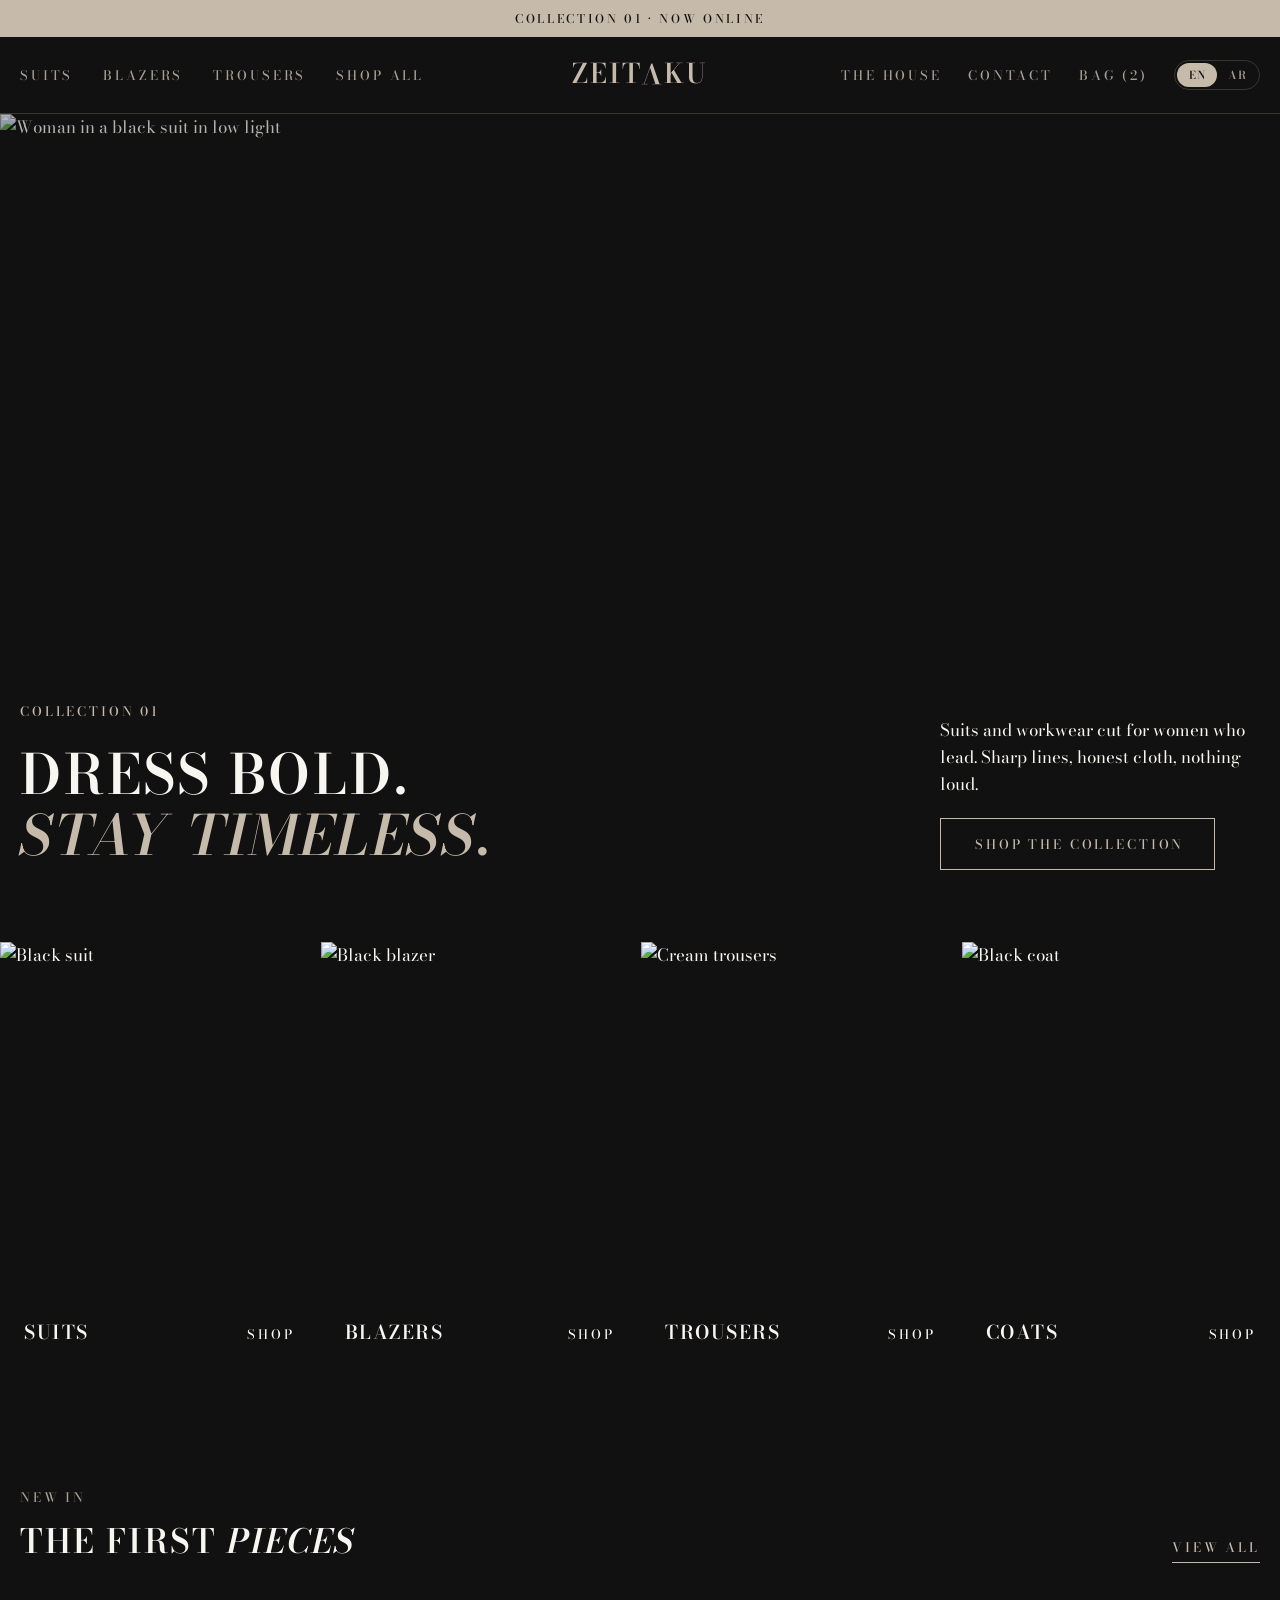
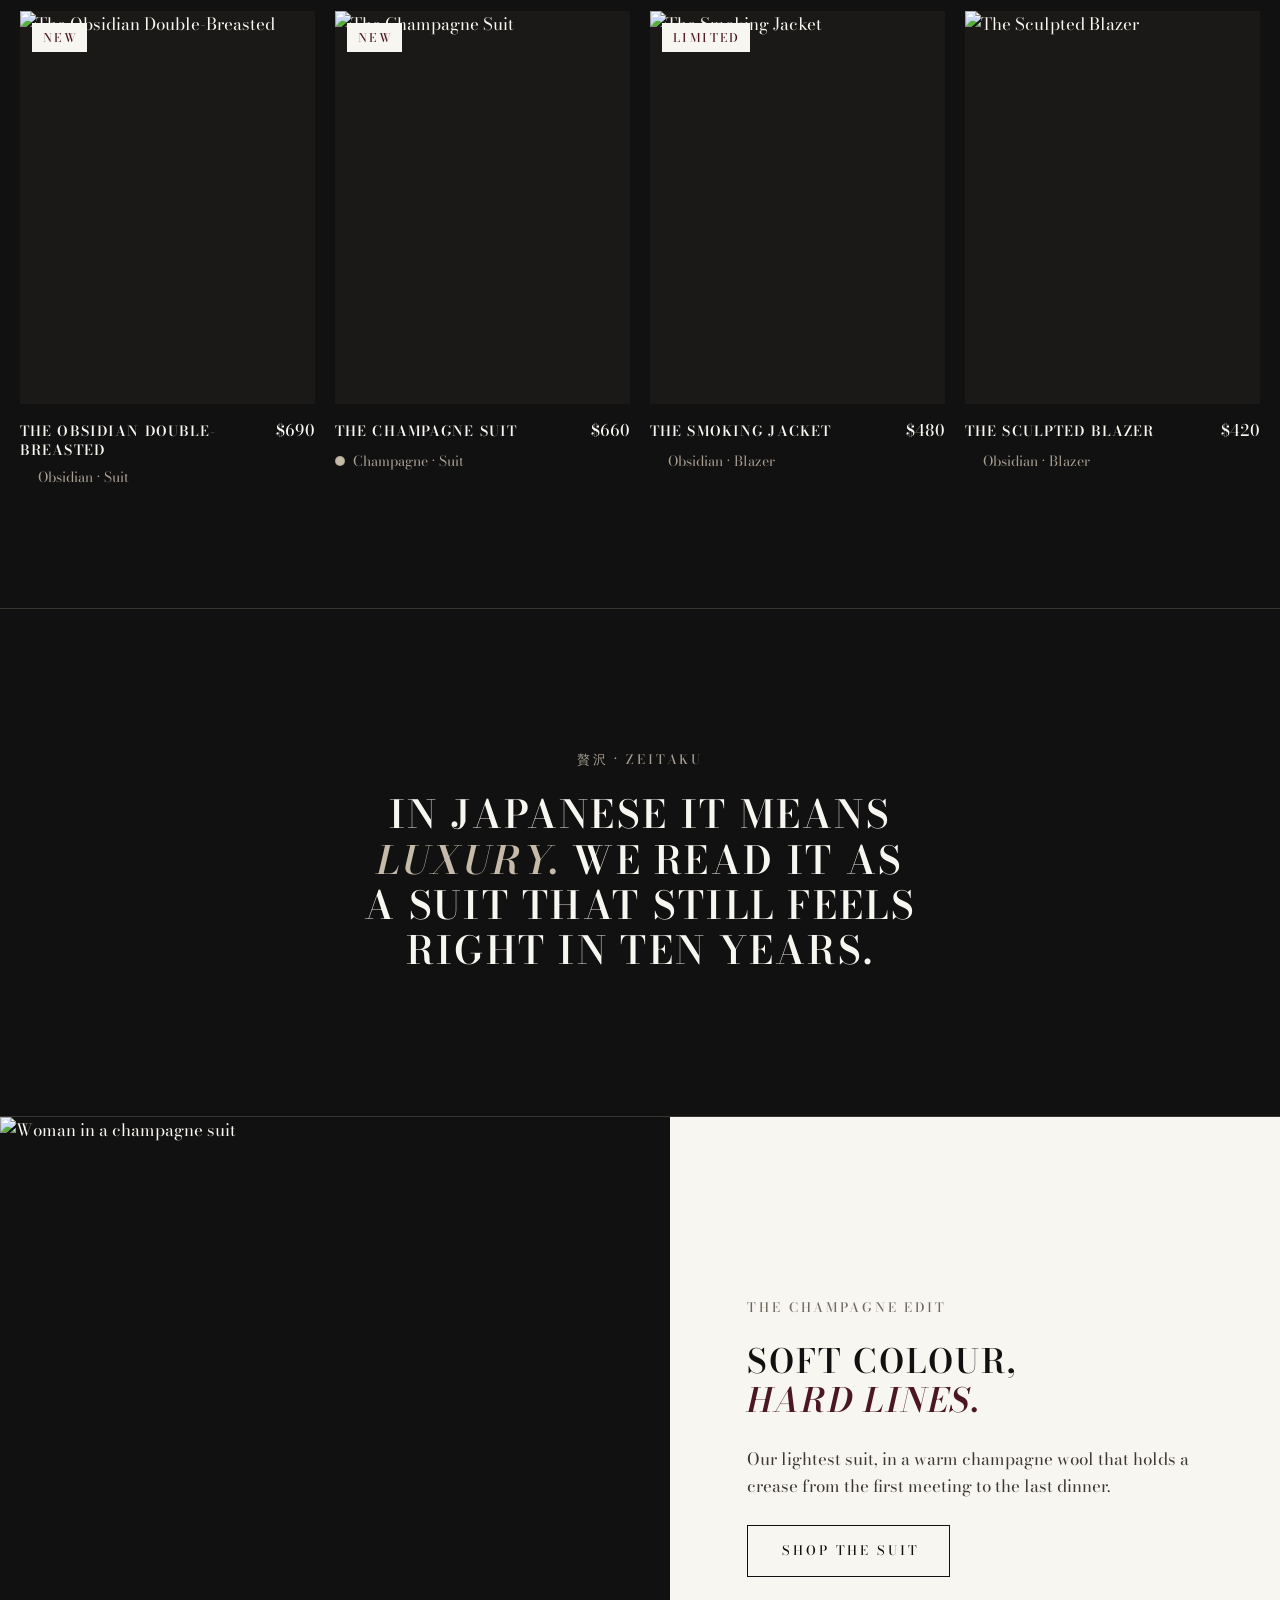
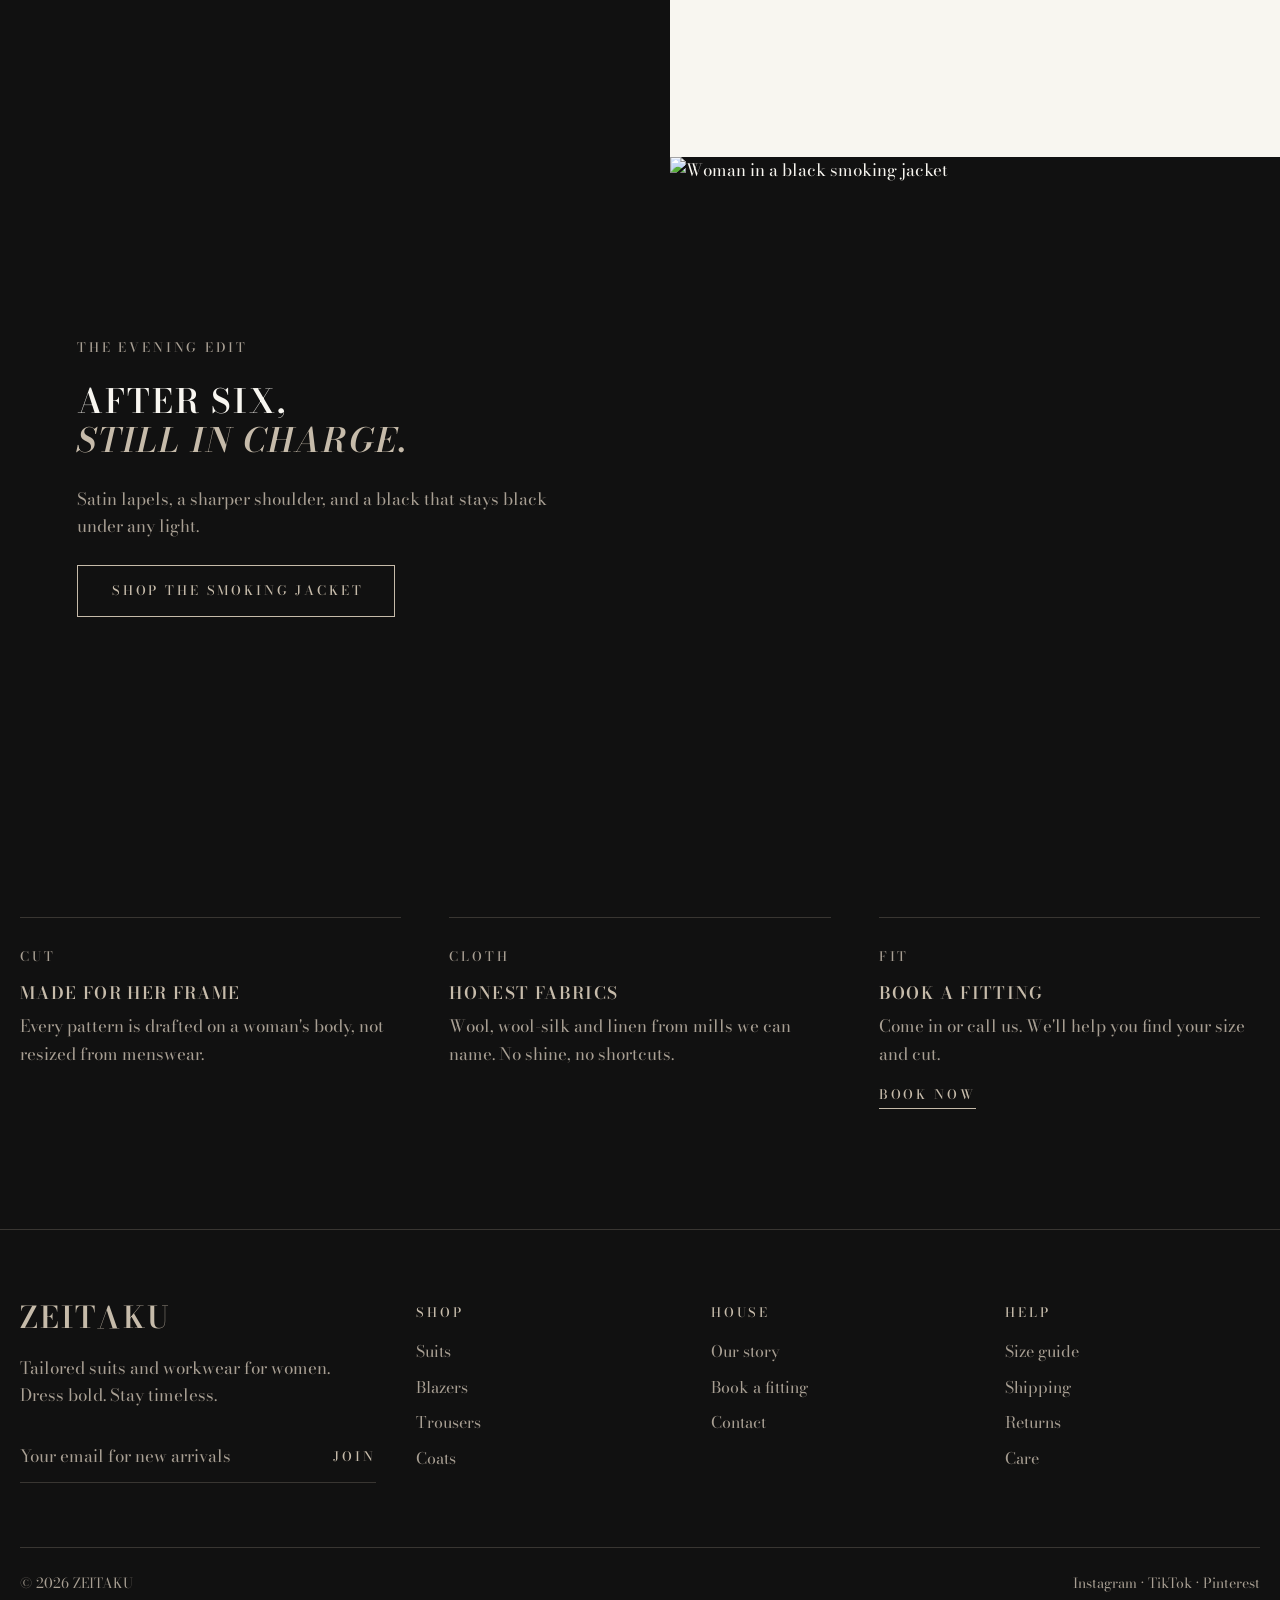
==== commit 2e9970b3: "Add Arabic version and EN/AR switch; champagne announcement bar - EN | AR segmented switch at the en" ====
--- a/index.html
+++ b/index.html
@@ -77,5 +77,6 @@
 </section>
 
 <script src="assets/app.js"></script>
+<script src="assets/i18n.js"></script>
 </body>
 </html>
--- a/assets/styles.css
+++ b/assets/styles.css
@@ -15,7 +15,7 @@
 }
 *{box-sizing:border-box}
 html{-webkit-text-size-adjust:100%;scroll-behavior:smooth}
-body{margin:0;font-family:var(--sans);font-weight:400;font-variant-numeric:lining-nums;font-size:17px;line-height:1.6;background:var(--ivory);color:var(--obsidian)}
+body{margin:0;font-family:var(--sans);font-weight:400;font-variation-settings:'opsz' 18;font-variant-numeric:lining-nums;font-size:17px;line-height:1.6;background:var(--ivory);color:var(--obsidian)}
 body.dark{background:var(--obsidian);color:var(--ivory)}
 img{max-width:100%;display:block}
 a{color:inherit;text-decoration:none}
@@ -27,11 +27,11 @@
 .wm{font-family:var(--display);font-weight:600;font-variation-settings:'opsz' 18;letter-spacing:var(--track);line-height:1;white-space:nowrap;display:inline-block}
 .wm .a{display:inline-block;transform:rotate(180deg);letter-spacing:0;margin-right:var(--track)}
 .caps{font-family:var(--sans);font-weight:400;text-transform:uppercase;letter-spacing:.28em;font-size:13px}
-.it{font-family:var(--head);font-style:italic;font-weight:400}
-.h1{font-family:var(--head);font-weight:500;font-size:clamp(42px,6.2vw,90px);line-height:1.06;letter-spacing:-.005em;margin:0;padding-bottom:.06em;text-wrap:balance}
-.h2{font-family:var(--head);font-weight:500;font-size:clamp(30px,3.6vw,48px);line-height:1.12;margin:0;padding-bottom:.06em;text-wrap:balance}
-.h3{font-family:var(--head);font-weight:500;font-size:22px;line-height:1.2;margin:0}
-.h1 em,.h2 em{font-style:italic;font-weight:400}
+.it{font-family:var(--head);font-style:italic;font-weight:600;font-variation-settings:'opsz' 18}
+.h1{font-family:var(--head);font-weight:600;font-variation-settings:'opsz' 18;font-size:clamp(42px,6.2vw,90px);line-height:1.06;letter-spacing:-.005em;margin:0;padding-bottom:.06em;text-wrap:balance}
+.h2{font-family:var(--head);font-weight:600;font-variation-settings:'opsz' 18;font-size:clamp(30px,3.6vw,48px);line-height:1.12;margin:0;padding-bottom:.06em;text-wrap:balance}
+.h3{font-family:var(--head);font-weight:600;font-variation-settings:'opsz' 18;font-size:22px;line-height:1.2;margin:0}
+.h1 em,.h2 em{font-style:italic;font-weight:600}
 .muted{color:var(--muted)}
 body.dark .muted{color:var(--taupe)}
 
@@ -46,7 +46,7 @@
 .link{font-size:13px;letter-spacing:.24em;text-transform:uppercase;border-bottom:1px solid currentColor;padding-bottom:4px}
 
 /* announcement + header */
-.announce{background:var(--burgundy);color:var(--champagne);text-align:center;font-size:12px;letter-spacing:.3em;text-transform:uppercase;padding:9px 16px}
+.announce{background:var(--champagne);color:var(--obsidian);text-align:center;font-size:12px;letter-spacing:.3em;text-transform:uppercase;padding:9px 16px}
 .header{position:sticky;top:env(safe-area-inset-top,0px);z-index:40;background:var(--obsidian);color:var(--champagne);border-bottom:1px solid var(--line-d)}
 body::before{content:"";position:fixed;inset:0 0 auto;height:env(safe-area-inset-top,0px);z-index:41;background:var(--obsidian)}
 .header .wrap{display:grid;grid-template-columns:1fr auto 1fr;align-items:center;height:76px}
@@ -124,11 +124,11 @@
 .pcard .ph img.alt{opacity:0}
 .pcard:hover .ph img.alt{opacity:1}
 .pcard:hover .ph img{transform:scale(1.03)}
-.pcard .badge{position:absolute;top:12px;left:12px;z-index:2;background:var(--ivory);color:var(--burgundy);font-size:12px;letter-spacing:.2em;text-transform:uppercase;padding:5px 9px 5px 11px}
+.pcard .badge{position:absolute;top:12px;inset-inline-start:12px;z-index:2;background:var(--ivory);color:var(--burgundy);font-size:12px;letter-spacing:.2em;text-transform:uppercase;padding:5px 9px 5px 11px}
 .pcard .quick{position:absolute;left:12px;right:12px;bottom:12px;z-index:2;background:rgba(248,246,240,.94);color:var(--obsidian);text-align:center;font-size:12px;letter-spacing:.26em;text-transform:uppercase;padding:12px;opacity:0;transform:translateY(6px);transition:.3s}
 .pcard:hover .quick{opacity:1;transform:none}
 .pcard .meta{display:flex;justify-content:space-between;gap:12px;align-items:baseline}
-.pcard .nm{font-family:var(--head);font-weight:500;font-size:17px;line-height:1.25}
+.pcard .nm{font-family:var(--head);font-weight:600;font-size:17px;line-height:1.25}
 .pcard .pr{font-size:16px;font-variant-numeric:lining-nums tabular-nums;white-space:nowrap}
 .pcard .sub{font-size:14px;color:var(--muted);margin-top:-8px;display:flex;gap:8px;align-items:center}
 body.dark .pcard .sub{color:var(--taupe)}
@@ -304,3 +304,65 @@
 .caps,.btn,.nav,.tools,.link,.tab,.announce,.badge,.quick,.acc summary,.footer h4{letter-spacing:.22em}
 
 @media (max-width:1080px) and (min-width:641px){#new-in .pcard:nth-child(4){display:none}}
+
+/* All-caps headline system: headlines, product names and accents set in
+   spaced capitals like the wordmark, about 30% smaller. Running text
+   (paragraphs, form inputs) stays in sentence case so it reads easily. */
+.h1,.h2,.h3,.pcard .nm,.fs legend,.drawer nav a,.lines div,.mini div{text-transform:uppercase}
+.h1{font-size:clamp(32px,4.3vw,62px);letter-spacing:.05em;line-height:1.12}
+.h2{font-size:clamp(24px,2.6vw,34px);letter-spacing:.06em;line-height:1.18}
+.h3{font-size:17px;letter-spacing:.08em}
+.pcard .nm{font-size:14px;letter-spacing:.08em;line-height:1.35}
+.info .h1{font-size:clamp(26px,2.6vw,36px)}
+.statement .h2{font-size:clamp(24px,3vw,40px);max-width:28ch}
+.cat .lbl .h3{font-size:19px}
+.drawer nav a{font-size:26px;letter-spacing:.06em}
+.fs legend{font-size:18px;letter-spacing:.08em}
+
+/* ---------- language toggle + Arabic (RTL) ---------- */
+.lang-btn{font:inherit;color:var(--champagne);letter-spacing:0;text-transform:none;font-size:15px;border:1px solid var(--line-d);padding:4px 12px;transition:.2s}
+.lang-btn:hover{background:var(--champagne);color:var(--obsidian)}
+.drawer .lang-btn{align-self:flex-start}
+html[lang="ar"]{--head:'Bodoni Moda','Amiri',Georgia,serif;--sans:'Bodoni Moda','Amiri',Georgia,serif}
+html[lang="ar"] body{font-size:19px;line-height:1.9}
+html[lang="ar"] *:not(.wm):not(.wm *){letter-spacing:0!important;font-style:normal!important}
+html[lang="ar"] .h1,html[lang="ar"] .h2{line-height:1.45}
+html[lang="ar"] .caps,html[lang="ar"] .btn,html[lang="ar"] .nav,html[lang="ar"] .tools,html[lang="ar"] .link,html[lang="ar"] .tab,html[lang="ar"] .announce{font-size:15px}
+html[lang="ar"] .h1 em,html[lang="ar"] .h2 em,html[lang="ar"] .it{font-weight:400}
+[dir="rtl"] .wm{direction:ltr;unicode-bidi:isolate}
+[dir="rtl"] .sort select{background-position:left 1px center,left 6px center;padding:6px 0 6px 22px}
+[dir="rtl"] .prose .dropcap::first-letter{float:none;font-size:inherit;padding:0;color:inherit;line-height:inherit}
+@media (max-width:900px){
+  [dir="rtl"] .drawer{transform:translateX(100%)}
+  [dir="rtl"] .drawer.open{transform:none}
+}
+.sr-only{position:absolute;width:1px;height:1px;padding:0;margin:-1px;overflow:hidden;clip-path:inset(50%);white-space:nowrap;border:0}
+.fields{grid-template-columns:repeat(2,minmax(0,1fr))}
+.field input,.field select,.field textarea{min-width:0;width:100%}
+@media (max-width:640px){.fields{grid-template-columns:minmax(0,1fr)}}
+.contact .info-list div div:last-child{unicode-bidi:plaintext}
+
+/* EN / AR segmented switch (header). The one pill shape on the site: toggles are pills. */
+.tools{align-items:center}
+.lang-switch{position:relative;display:inline-grid;grid-template-columns:1fr 1fr;height:30px;padding:3px;border:1px solid var(--line-d);border-radius:999px;direction:ltr;isolation:isolate}
+.lang-switch .thumb{position:absolute;top:3px;bottom:3px;left:3px;width:calc(50% - 3px);border-radius:999px;background:var(--champagne);z-index:-1;transition:transform .25s cubic-bezier(.2,.7,.2,1)}
+.lang-switch[data-active="ar"] .thumb{transform:translateX(100%)}
+.lang-switch button{min-width:34px;padding:0 9px;border-radius:999px;font-size:12px;line-height:1;letter-spacing:.12em!important;color:var(--taupe);transition:color .2s}
+.lang-switch button[lang="ar"]{font-family:'Amiri','Bodoni Moda',serif;font-size:16px;letter-spacing:0!important}
+.lang-switch button:hover{color:var(--ivory)}
+.lang-switch button[aria-pressed="true"],.lang-switch[data-active="en"] button[lang="en"],.lang-switch[data-active="ar"] button[lang="ar"]{color:var(--obsidian)}
+.lang-switch button:focus-visible{outline:1px solid var(--champagne);outline-offset:2px}
+.announce{padding-inline:16px}
+@media (max-width:900px){.lang-switch{height:28px}.lang-switch button{min-width:30px;padding:0 7px}}
+.nav a,.tools a{white-space:nowrap}
+@media (max-width:1180px) and (min-width:901px){.tools .hide-m{display:none}.nav{gap:22px}}
+/* switch v2: fixed equal halves so labels sit dead centre; header keeps LTR layout in Arabic so the switch stays put */
+.lang-switch{grid-template-columns:40px 40px;height:30px;padding:2px}
+.lang-switch .thumb{top:2px;bottom:2px;left:2px;width:40px}
+.lang-switch[data-active="ar"] .thumb{transform:translateX(40px)}
+.lang-switch button,.lang-switch button[lang="ar"]{display:flex;align-items:center;justify-content:center;min-width:0;width:40px;padding:0;font-family:var(--sans);font-size:11px;font-weight:600;letter-spacing:.1em!important;text-indent:.1em}
+[dir="rtl"] .header .wrap{direction:ltr}
+[dir="rtl"] .header .nav,[dir="rtl"] .header .tools a{direction:rtl}
+@media (max-width:900px){.lang-switch{grid-template-columns:36px 36px;height:28px}.lang-switch .thumb{width:36px}.lang-switch[data-active="ar"] .thumb{transform:translateX(36px)}.lang-switch button,.lang-switch button[lang="ar"]{width:36px}}
+[dir="rtl"] .header .nav{direction:ltr}
+[dir="rtl"] .header .nav a{direction:rtl}
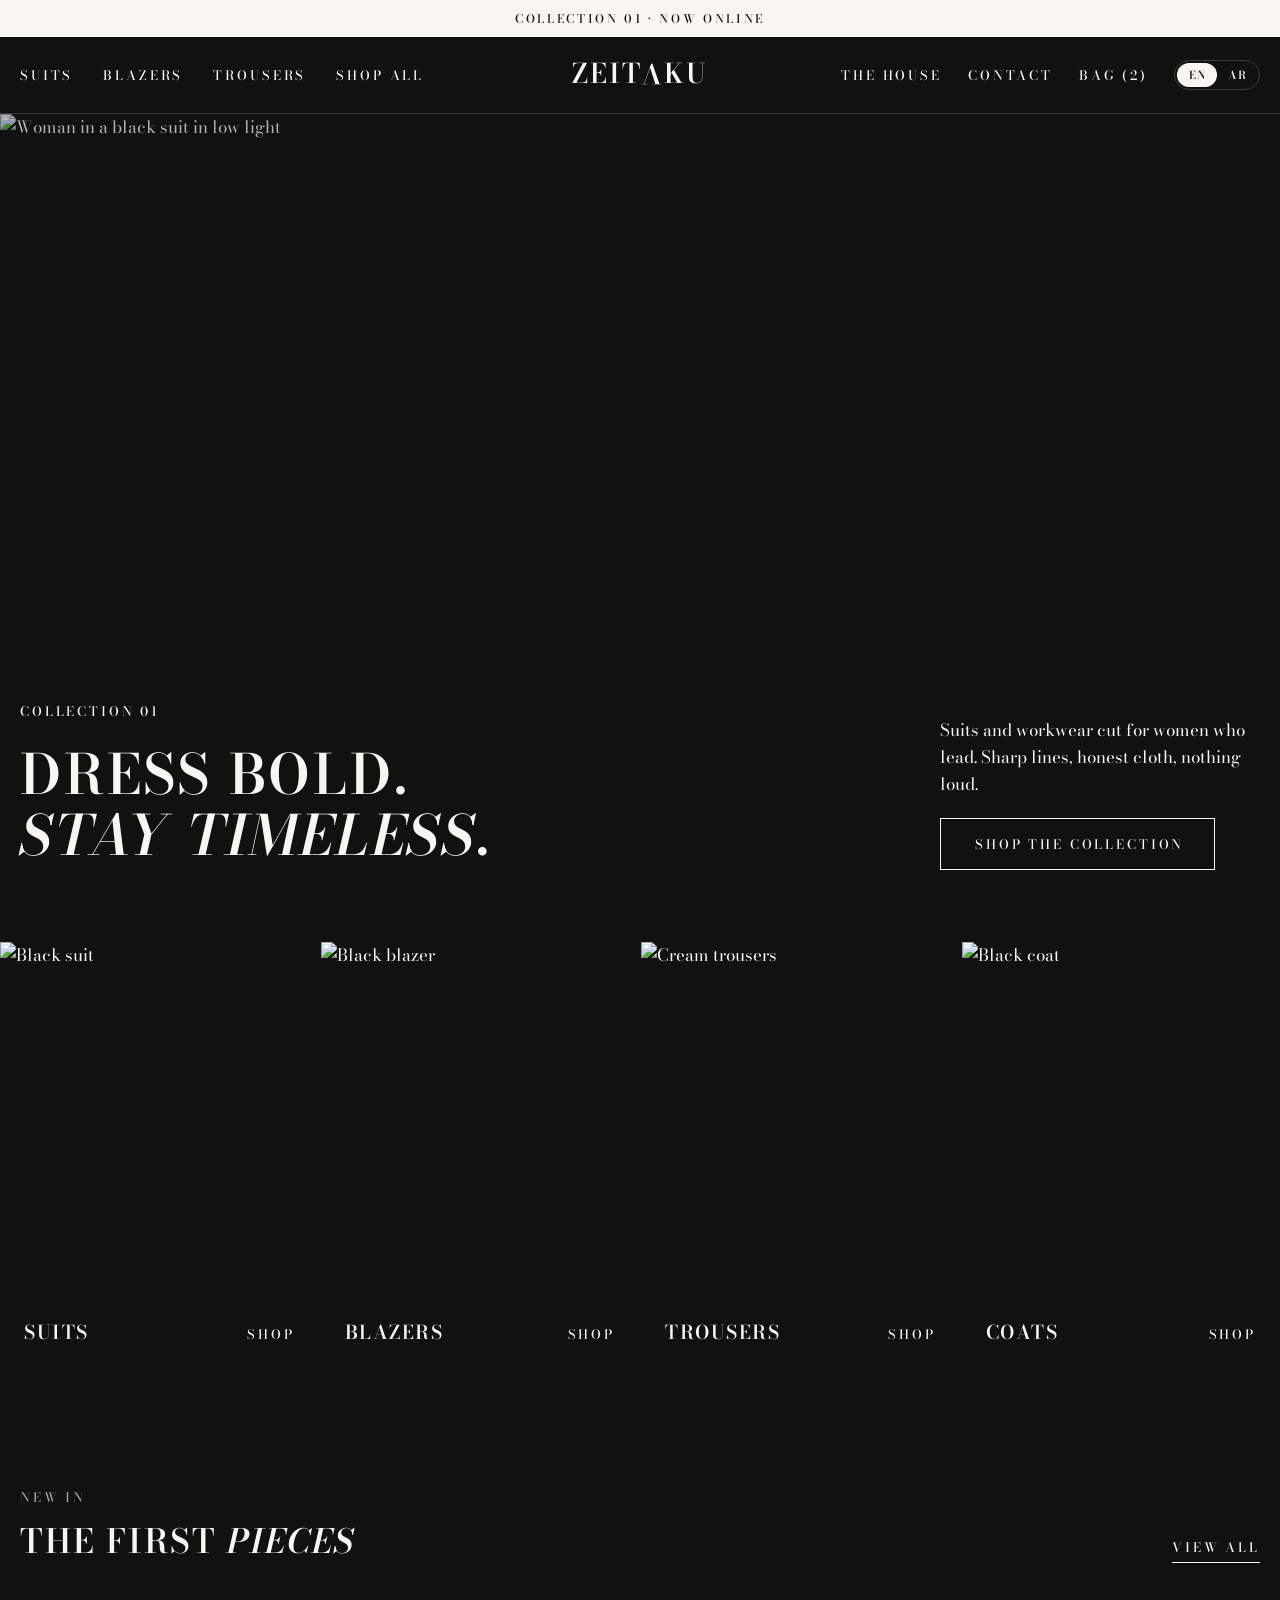
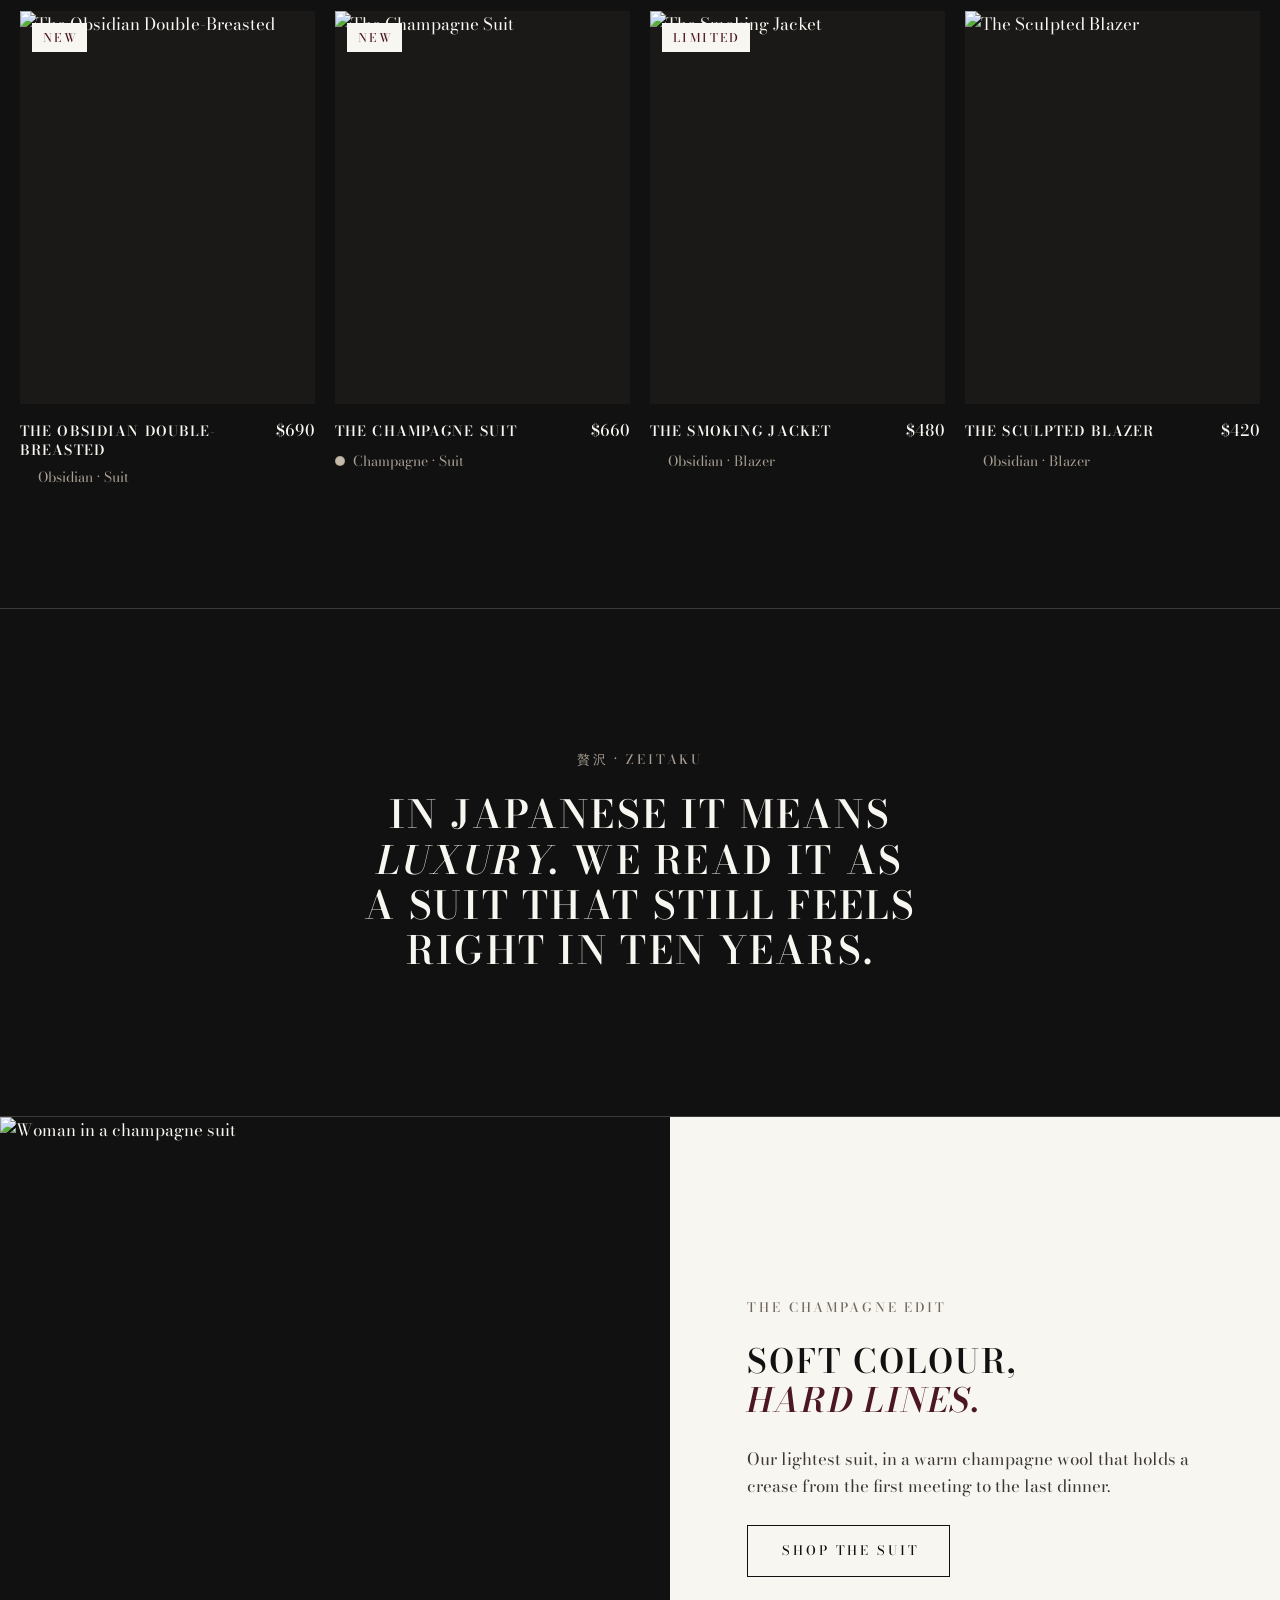
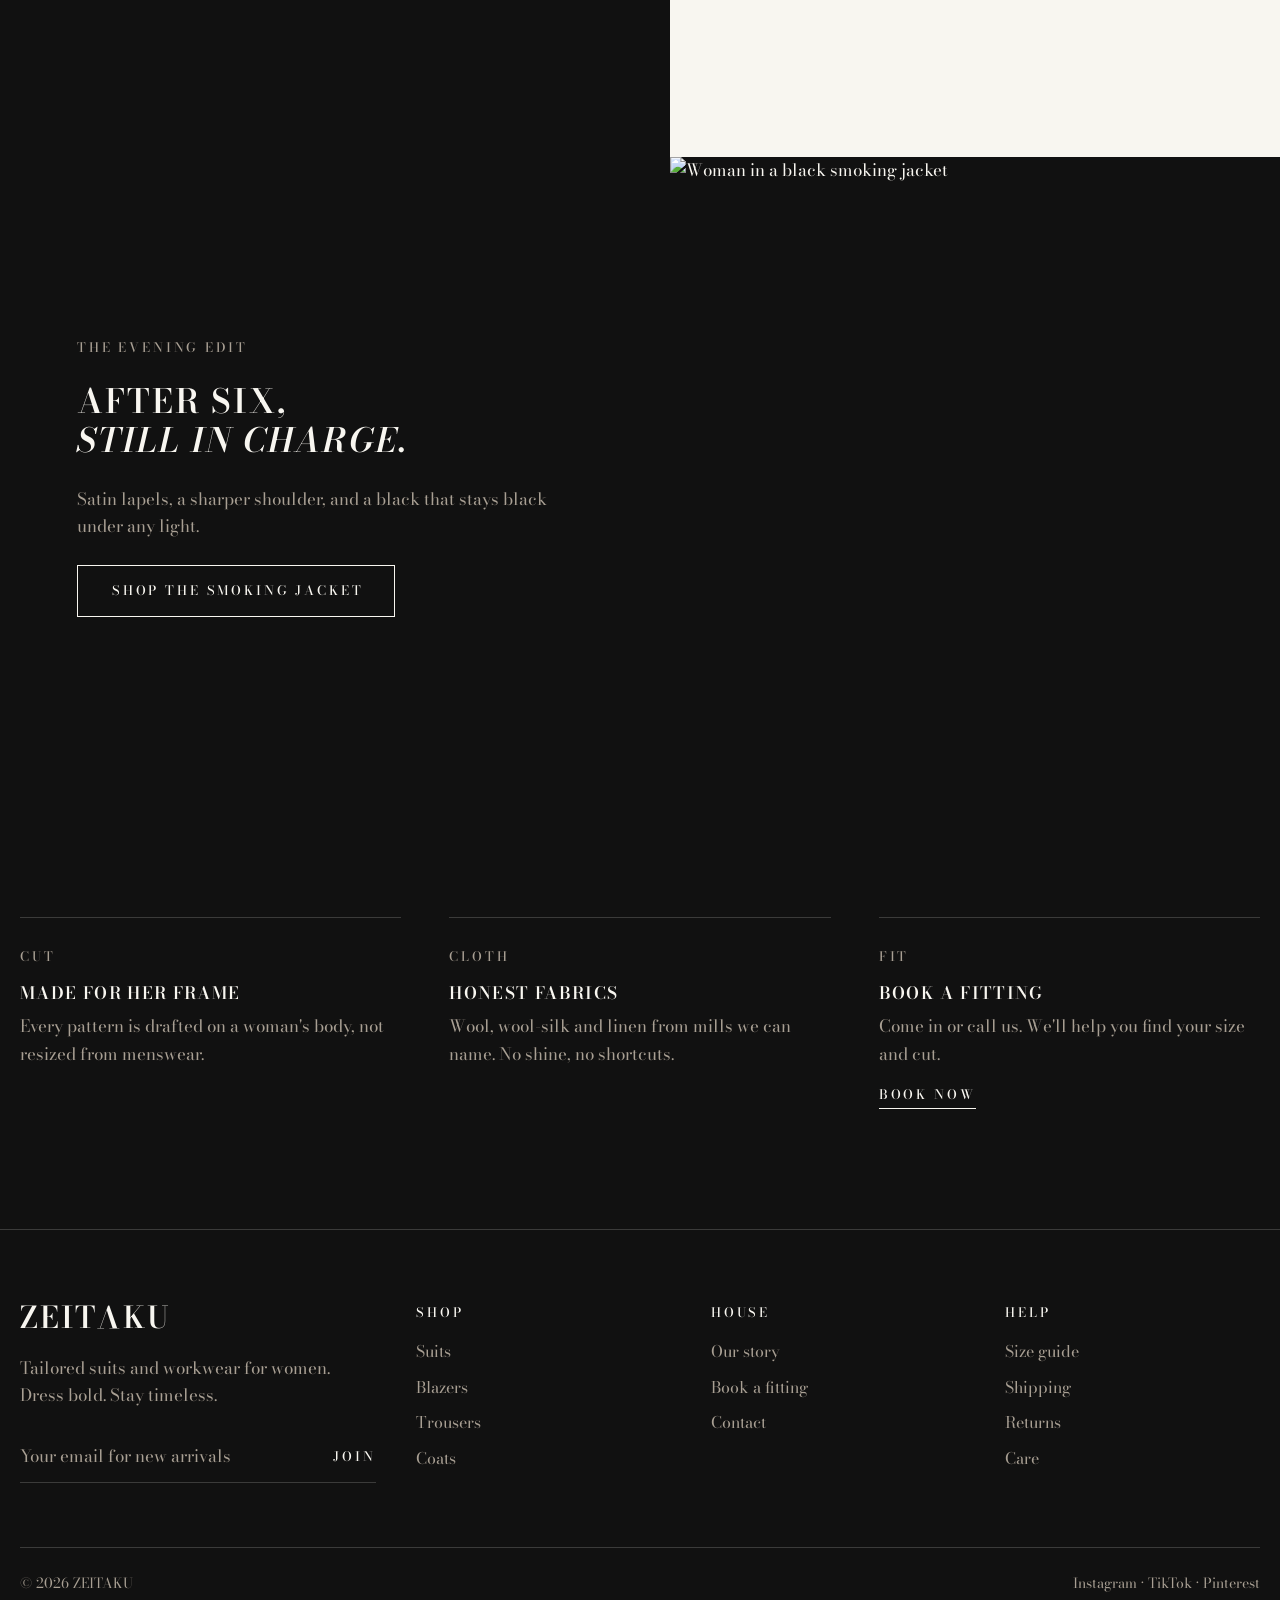
==== commit fd890ccb: "Replace champagne with ivory across the site UI Wordmark, accents, buttons, links, switch thumb, lin" ====
--- a/index.html
+++ b/index.html
@@ -35,7 +35,7 @@
   <div class="wrap">
     <div class="section-head">
       <div><div class="caps" style="margin-bottom:14px">New in</div><h2 class="h2">The first <em>pieces</em></h2></div>
-      <a class="link" href="shop.html" style="color:var(--champagne)">View all</a>
+      <a class="link" href="shop.html" style="color:var(--ivory)">View all</a>
     </div>
     <div class="grid" id="new-in"></div>
   </div>
@@ -61,7 +61,7 @@
 <section class="split">
   <div class="copy" style="order:0">
     <span class="caps" style="color:var(--taupe)">The evening edit</span>
-    <h2 class="h2" style="color:var(--ivory)">After six,<br><em style="color:var(--champagne)">still in charge.</em></h2>
+    <h2 class="h2" style="color:var(--ivory)">After six,<br><em style="color:var(--ivory)">still in charge.</em></h2>
     <p style="margin:0;max-width:44ch;color:var(--taupe)">Satin lapels, a sharper shoulder, and a black that stays black under any light.</p>
     <a class="btn light" href="product.html?id=smoking-jacket" style="align-self:flex-start">Shop the smoking jacket</a>
   </div>
@@ -72,7 +72,7 @@
   <div class="wrap pillars">
     <div class="pillar"><span class="caps" style="color:var(--taupe)">Cut</span><h3 class="h3">Made for her frame</h3><p>Every pattern is drafted on a woman's body, not resized from menswear.</p></div>
     <div class="pillar"><span class="caps" style="color:var(--taupe)">Cloth</span><h3 class="h3">Honest fabrics</h3><p>Wool, wool-silk and linen from mills we can name. No shine, no shortcuts.</p></div>
-    <div class="pillar"><span class="caps" style="color:var(--taupe)">Fit</span><h3 class="h3">Book a fitting</h3><p>Come in or call us. We'll help you find your size and cut.</p><a class="link" href="contact.html" style="display:inline-block;margin-top:16px;color:var(--champagne)">Book now</a></div>
+    <div class="pillar"><span class="caps" style="color:var(--taupe)">Fit</span><h3 class="h3">Book a fitting</h3><p>Come in or call us. We'll help you find your size and cut.</p><a class="link" href="contact.html" style="display:inline-block;margin-top:16px;color:var(--ivory)">Book now</a></div>
   </div>
 </section>
 
--- a/assets/styles.css
+++ b/assets/styles.css
@@ -4,7 +4,7 @@
 :root{
   --obsidian:#111111; --ink:#1a1918; --ivory:#F8F6F0; --paper:#F1EEE6;
   --burgundy:#4A1723; --champagne:#C6BBAA; --taupe:#A89F93; --muted:#6f685f;
-  --line-d:rgba(198,187,170,.22); --line-l:rgba(17,17,17,.12);
+  --line-d:rgba(248,246,240,.18); --line-l:rgba(17,17,17,.12);
   --display:'Bodoni Moda','Didot','Bodoni 72',Georgia,serif;
   --head:'Bodoni Moda','Didot','Bodoni 72',Georgia,serif;
   --sans:'Bodoni Moda','Didot','Bodoni 72',Georgia,serif;
@@ -20,7 +20,7 @@
 img{max-width:100%;display:block}
 a{color:inherit;text-decoration:none}
 button{font:inherit;color:inherit;background:none;border:0;cursor:pointer;padding:0}
-:focus-visible{outline:1px solid var(--champagne);outline-offset:3px}
+:focus-visible{outline:1px solid var(--ivory);outline-offset:3px}
 .wrap{max-width:1360px;margin:0 auto;padding-left:var(--gutter);padding-right:var(--gutter-r)}
 
 /* type */
@@ -39,39 +39,39 @@
 .btn{display:inline-flex;align-items:center;justify-content:center;gap:12px;height:52px;padding:0 30px 0 34px;font-size:13px;font-weight:400;letter-spacing:.28em;text-transform:uppercase;border:1px solid currentColor;transition:background .25s,color .25s}
 .btn.solid{background:var(--obsidian);color:var(--ivory);border-color:var(--obsidian)}
 .btn.solid:hover{background:var(--burgundy);border-color:var(--burgundy)}
-.btn.light{color:var(--champagne)}
-.btn.light:hover{background:var(--champagne);color:var(--obsidian)}
+.btn.light{color:var(--ivory)}
+.btn.light:hover{background:var(--ivory);color:var(--obsidian)}
 .btn.ghost:hover{background:var(--obsidian);color:var(--ivory)}
 .btn.block{width:100%}
 .link{font-size:13px;letter-spacing:.24em;text-transform:uppercase;border-bottom:1px solid currentColor;padding-bottom:4px}
 
 /* announcement + header */
-.announce{background:var(--champagne);color:var(--obsidian);text-align:center;font-size:12px;letter-spacing:.3em;text-transform:uppercase;padding:9px 16px}
-.header{position:sticky;top:env(safe-area-inset-top,0px);z-index:40;background:var(--obsidian);color:var(--champagne);border-bottom:1px solid var(--line-d)}
+.announce{background:var(--ivory);color:var(--obsidian);text-align:center;font-size:12px;letter-spacing:.3em;text-transform:uppercase;padding:9px 16px}
+.header{position:sticky;top:env(safe-area-inset-top,0px);z-index:40;background:var(--obsidian);color:var(--ivory);border-bottom:1px solid var(--line-d)}
 body::before{content:"";position:fixed;inset:0 0 auto;height:env(safe-area-inset-top,0px);z-index:41;background:var(--obsidian)}
 .header .wrap{display:grid;grid-template-columns:1fr auto 1fr;align-items:center;height:76px}
 .header .brand .wm{font-size:27px}
 .nav{display:flex;gap:30px;font-size:13px;letter-spacing:.24em;text-transform:uppercase}
 .nav a{color:var(--taupe);transition:color .2s;padding:6px 0}
-.nav a:hover,.nav a[aria-current="page"]{color:var(--champagne)}
+.nav a:hover,.nav a[aria-current="page"]{color:var(--ivory)}
 .tools{display:flex;justify-content:flex-end;gap:26px;font-size:13px;letter-spacing:.24em;text-transform:uppercase;color:var(--taupe)}
-.tools a:hover{color:var(--champagne)}
+.tools a:hover{color:var(--ivory)}
 .menu-btn{display:none;width:26px;height:18px;position:relative}
-.menu-btn span,.menu-btn::before,.menu-btn::after{content:"";position:absolute;left:0;right:0;height:1px;background:var(--champagne)}
+.menu-btn span,.menu-btn::before,.menu-btn::after{content:"";position:absolute;left:0;right:0;height:1px;background:var(--ivory)}
 .menu-btn::before{top:0}.menu-btn span{top:8.5px}.menu-btn::after{bottom:0}
 .drawer{display:none}
 
 /* footer */
 .footer{background:var(--obsidian);color:var(--taupe);border-top:1px solid var(--line-d);padding-block:72px 40px}
 .footer .top{display:grid;grid-template-columns:1.4fr repeat(3,1fr);gap:40px}
-.footer .wm{font-size:30px;color:var(--champagne)}
-.footer h4{margin:0 0 16px;font-weight:400;font-size:13px;letter-spacing:.24em;text-transform:uppercase;color:var(--champagne)}
+.footer .wm{font-size:30px;color:var(--ivory)}
+.footer h4{margin:0 0 16px;font-weight:400;font-size:13px;letter-spacing:.24em;text-transform:uppercase;color:var(--ivory)}
 .footer ul{list-style:none;margin:0;padding:0;display:grid;gap:10px;font-size:16px}
 .footer a:hover{color:var(--ivory)}
 .news{display:flex;margin-top:22px;border-bottom:1px solid var(--line-d);max-width:360px}
 .news input{flex:1;min-width:0;background:none;border:0;color:var(--ivory);font:inherit;padding:12px 0;outline:none}
 .news input::placeholder{color:var(--taupe)}
-.news button{font-size:13px;letter-spacing:.24em;text-transform:uppercase;color:var(--champagne)}
+.news button{font-size:13px;letter-spacing:.24em;text-transform:uppercase;color:var(--ivory)}
 .footer .bottom{display:flex;justify-content:space-between;gap:16px;flex-wrap:wrap;margin-top:64px;padding-top:24px;border-top:1px solid var(--line-d);font-size:14px}
 
 /* ---------- HOME ---------- */
@@ -80,8 +80,8 @@
 .hero::after{content:"";position:absolute;inset:0;background:linear-gradient(180deg,rgba(17,17,17,.15) 0%,rgba(17,17,17,0) 40%,rgba(17,17,17,.75) 100%)}
 .hero .wrap{position:relative;z-index:1;width:100%;padding-block:0 72px;display:flex;justify-content:space-between;align-items:flex-end;gap:32px;flex-wrap:wrap}
 .hero .h1{color:var(--ivory)}
-.hero .h1 em{color:var(--champagne)}
-.hero .eyebrow{color:var(--champagne);margin-bottom:22px}
+.hero .h1 em{color:var(--ivory)}
+.hero .eyebrow{color:var(--ivory);margin-bottom:22px}
 .hero .side{display:flex;flex-direction:column;align-items:flex-start;gap:20px;max-width:320px;color:var(--ivory)}
 
 .cats{display:grid;grid-template-columns:repeat(4,minmax(0,1fr));gap:2px;background:var(--obsidian)}
@@ -98,7 +98,7 @@
 
 .statement{text-align:center;padding-block:140px;border-block:1px solid var(--line-d)}
 .statement .h2{max-width:22ch;margin:22px auto 0;font-size:clamp(32px,4.4vw,60px);color:var(--ivory)}
-.statement .h2 em{color:var(--champagne)}
+.statement .h2 em{color:var(--ivory)}
 .statement .caps{color:var(--taupe)}
 
 .split{display:grid;grid-template-columns:1.1fr 1fr;min-height:640px}
@@ -110,7 +110,7 @@
 
 .pillars{display:grid;grid-template-columns:repeat(3,minmax(0,1fr));gap:48px}
 .pillar{border-top:1px solid var(--line-d);padding-top:24px}
-.pillar .h3{color:var(--champagne);margin:14px 0 10px}
+.pillar .h3{color:var(--ivory);margin:14px 0 10px}
 .pillar p{margin:0;color:var(--taupe);max-width:38ch}
 
 /* product cards */
@@ -150,7 +150,7 @@
 .editorial-break{grid-column:span 2;position:relative;overflow:hidden;background:var(--obsidian);color:var(--ivory);display:flex;align-items:flex-end;min-height:100%}
 .editorial-break img{position:absolute;inset:0;width:100%;height:100%;object-fit:cover;opacity:.7}
 .editorial-break .in{position:relative;padding:32px;display:flex;flex-direction:column;gap:14px}
-.editorial-break .h2 em{color:var(--champagne)}
+.editorial-break .h2 em{color:var(--ivory)}
 
 /* ---------- PRODUCT ---------- */
 .pdp{display:grid;grid-template-columns:minmax(0,1.35fr) minmax(0,1fr);gap:64px;padding-block:40px 120px}
@@ -180,7 +180,7 @@
 .fav[aria-pressed="true"]{color:var(--burgundy);border-color:var(--burgundy)}
 .perks{display:grid;gap:10px;font-size:15px;color:var(--muted);padding-block:4px}
 .perks div{display:flex;gap:12px}
-.perks div::before{content:"";width:16px;height:1px;background:var(--champagne);margin-top:11px;flex:none}
+.perks div::before{content:"";width:16px;height:1px;background:var(--taupe);margin-top:11px;flex:none}
 .acc{border-top:1px solid var(--line-l)}
 .acc details{border-bottom:1px solid var(--line-l)}
 .acc summary{list-style:none;cursor:pointer;display:flex;justify-content:space-between;align-items:center;padding:20px 0;font-size:13px;letter-spacing:.24em;text-transform:uppercase}
@@ -232,11 +232,11 @@
 .about-hero{position:relative;min-height:72vh;display:grid;align-items:center;background:var(--obsidian);overflow:hidden;color:var(--ivory)}
 .about-hero img{position:absolute;inset:0;width:100%;height:100%;object-fit:cover;opacity:.55}
 .about-hero .wrap{position:relative;text-align:center}
-.about-hero .h1 em{color:var(--champagne)}
+.about-hero .h1 em{color:var(--ivory)}
 .prose{max-width:62ch;margin:0 auto;font-size:17px;line-height:1.8}
 .prose p{margin:0 0 1.2em}
 .prose .dropcap::first-letter{font-family:var(--head);font-size:4.2em;float:left;line-height:.8;padding:8px 12px 0 0;color:var(--burgundy)}
-.kanji{font-family:var(--head);font-size:clamp(80px,12vw,160px);line-height:1;color:var(--champagne)}
+.kanji{font-family:var(--head);font-size:clamp(80px,12vw,160px);line-height:1;color:var(--ivory)}
 .numbers{display:grid;grid-template-columns:repeat(3,minmax(0,1fr));gap:24px;text-align:center}
 .numbers .n{font-family:var(--head);font-size:clamp(44px,5vw,72px);line-height:1;color:var(--burgundy)}
 .numbers p{margin:10px 0 0;color:var(--muted)}
@@ -245,7 +245,7 @@
 .contact .info-list div{border-top:1px solid var(--line-l);padding-top:18px}
 .contact textarea{font:inherit;font-size:17px;color:var(--obsidian);background:transparent;border:1px solid var(--line-l);min-height:140px;padding:14px;resize:vertical;outline:none;border-radius:0}
 .contact textarea:focus{border-color:var(--obsidian)}
-.toast{position:fixed;left:50%;bottom:calc(24px + env(safe-area-inset-bottom,0px));transform:translate(-50%,20px);background:var(--obsidian);color:var(--champagne);padding:14px 22px;font-size:13px;letter-spacing:.22em;text-transform:uppercase;opacity:0;transition:.3s;z-index:60;pointer-events:none;max-width:calc(100% - 32px);text-align:center}
+.toast{position:fixed;left:50%;bottom:calc(24px + env(safe-area-inset-bottom,0px));transform:translate(-50%,20px);background:var(--obsidian);color:var(--ivory);padding:14px 22px;font-size:13px;letter-spacing:.22em;text-transform:uppercase;opacity:0;transition:.3s;z-index:60;pointer-events:none;max-width:calc(100% - 32px);text-align:center}
 .toast.show{opacity:1;transform:translate(-50%,0)}
 
 /* ---------- RESPONSIVE ---------- */
@@ -261,7 +261,7 @@
   .header .brand .wm{font-size:22px}
   .nav,.tools .hide-m{display:none}
   .menu-btn{display:block}
-  .drawer{display:block;position:fixed;inset:0;z-index:50;background:var(--obsidian);color:var(--champagne);padding:calc(28px + env(safe-area-inset-top,0px)) var(--gutter-r) 32px var(--gutter);transform:translateX(-100%);transition:transform .35s cubic-bezier(.2,.7,.2,1);display:flex;flex-direction:column;gap:36px}
+  .drawer{display:block;position:fixed;inset:0;z-index:50;background:var(--obsidian);color:var(--ivory);padding:calc(28px + env(safe-area-inset-top,0px)) var(--gutter-r) 32px var(--gutter);transform:translateX(-100%);transition:transform .35s cubic-bezier(.2,.7,.2,1);display:flex;flex-direction:column;gap:36px}
   .drawer.open{transform:none}
   .drawer .close{align-self:flex-end;font-size:13px;letter-spacing:.24em;text-transform:uppercase;color:var(--taupe)}
   .drawer nav{display:flex;flex-direction:column;gap:18px}
@@ -320,8 +320,8 @@
 .fs legend{font-size:18px;letter-spacing:.08em}
 
 /* ---------- language toggle + Arabic (RTL) ---------- */
-.lang-btn{font:inherit;color:var(--champagne);letter-spacing:0;text-transform:none;font-size:15px;border:1px solid var(--line-d);padding:4px 12px;transition:.2s}
-.lang-btn:hover{background:var(--champagne);color:var(--obsidian)}
+.lang-btn{font:inherit;color:var(--ivory);letter-spacing:0;text-transform:none;font-size:15px;border:1px solid var(--line-d);padding:4px 12px;transition:.2s}
+.lang-btn:hover{background:var(--ivory);color:var(--obsidian)}
 .drawer .lang-btn{align-self:flex-start}
 html[lang="ar"]{--head:'Bodoni Moda','Amiri',Georgia,serif;--sans:'Bodoni Moda','Amiri',Georgia,serif}
 html[lang="ar"] body{font-size:19px;line-height:1.9}
@@ -345,13 +345,13 @@
 /* EN / AR segmented switch (header). The one pill shape on the site: toggles are pills. */
 .tools{align-items:center}
 .lang-switch{position:relative;display:inline-grid;grid-template-columns:1fr 1fr;height:30px;padding:3px;border:1px solid var(--line-d);border-radius:999px;direction:ltr;isolation:isolate}
-.lang-switch .thumb{position:absolute;top:3px;bottom:3px;left:3px;width:calc(50% - 3px);border-radius:999px;background:var(--champagne);z-index:-1;transition:transform .25s cubic-bezier(.2,.7,.2,1)}
+.lang-switch .thumb{position:absolute;top:3px;bottom:3px;left:3px;width:calc(50% - 3px);border-radius:999px;background:var(--ivory);z-index:-1;transition:transform .25s cubic-bezier(.2,.7,.2,1)}
 .lang-switch[data-active="ar"] .thumb{transform:translateX(100%)}
 .lang-switch button{min-width:34px;padding:0 9px;border-radius:999px;font-size:12px;line-height:1;letter-spacing:.12em!important;color:var(--taupe);transition:color .2s}
 .lang-switch button[lang="ar"]{font-family:'Amiri','Bodoni Moda',serif;font-size:16px;letter-spacing:0!important}
 .lang-switch button:hover{color:var(--ivory)}
 .lang-switch button[aria-pressed="true"],.lang-switch[data-active="en"] button[lang="en"],.lang-switch[data-active="ar"] button[lang="ar"]{color:var(--obsidian)}
-.lang-switch button:focus-visible{outline:1px solid var(--champagne);outline-offset:2px}
+.lang-switch button:focus-visible{outline:1px solid var(--ivory);outline-offset:2px}
 .announce{padding-inline:16px}
 @media (max-width:900px){.lang-switch{height:28px}.lang-switch button{min-width:30px;padding:0 7px}}
 .nav a,.tools a{white-space:nowrap}
@@ -366,3 +366,11 @@
 @media (max-width:900px){.lang-switch{grid-template-columns:36px 36px;height:28px}.lang-switch .thumb{width:36px}.lang-switch[data-active="ar"] .thumb{transform:translateX(36px)}.lang-switch button,.lang-switch button[lang="ar"]{width:36px}}
 [dir="rtl"] .header .nav{direction:ltr}
 [dir="rtl"] .header .nav a{direction:rtl}
+/* header text in ivory; an underline marks hover and the current page */
+.nav a,.tools,.tools a,.lang-switch button{color:var(--ivory)}
+.nav a:hover,.nav a[aria-current="page"],.tools a:hover,.tools a[aria-current="page"],.lang-switch button:hover{color:var(--ivory)}
+.lang-switch[data-active="en"] button[lang="en"],.lang-switch[data-active="ar"] button[lang="ar"]{color:var(--obsidian)}
+.menu-btn span,.menu-btn::before,.menu-btn::after{background:var(--ivory)}
+.nav a,.tools a{text-decoration:underline;text-decoration-color:transparent;text-underline-offset:7px;text-decoration-thickness:1px;transition:text-decoration-color .2s}
+.nav a:hover,.nav a[aria-current="page"],.tools a:hover,.tools a[aria-current="page"]{text-decoration-color:var(--ivory)}
+.lang-switch button:hover{color:var(--ivory);opacity:.75}
